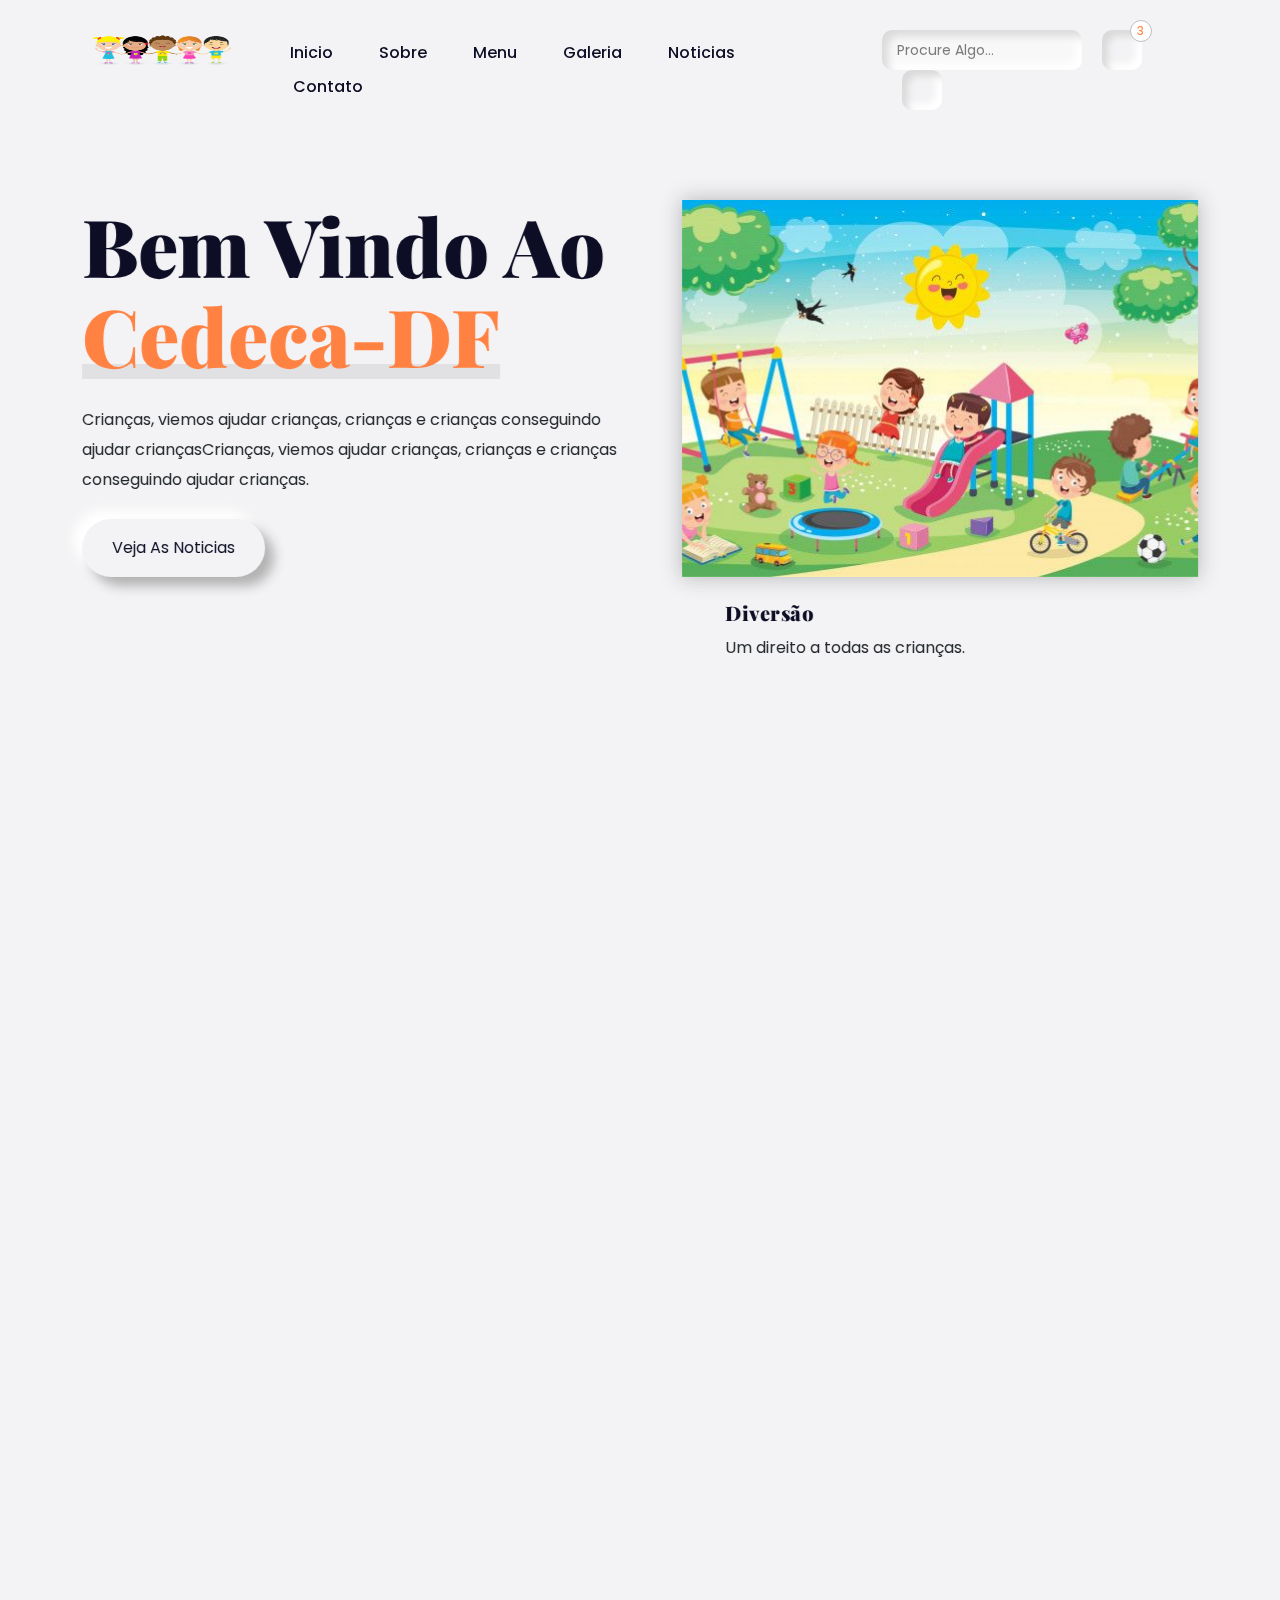
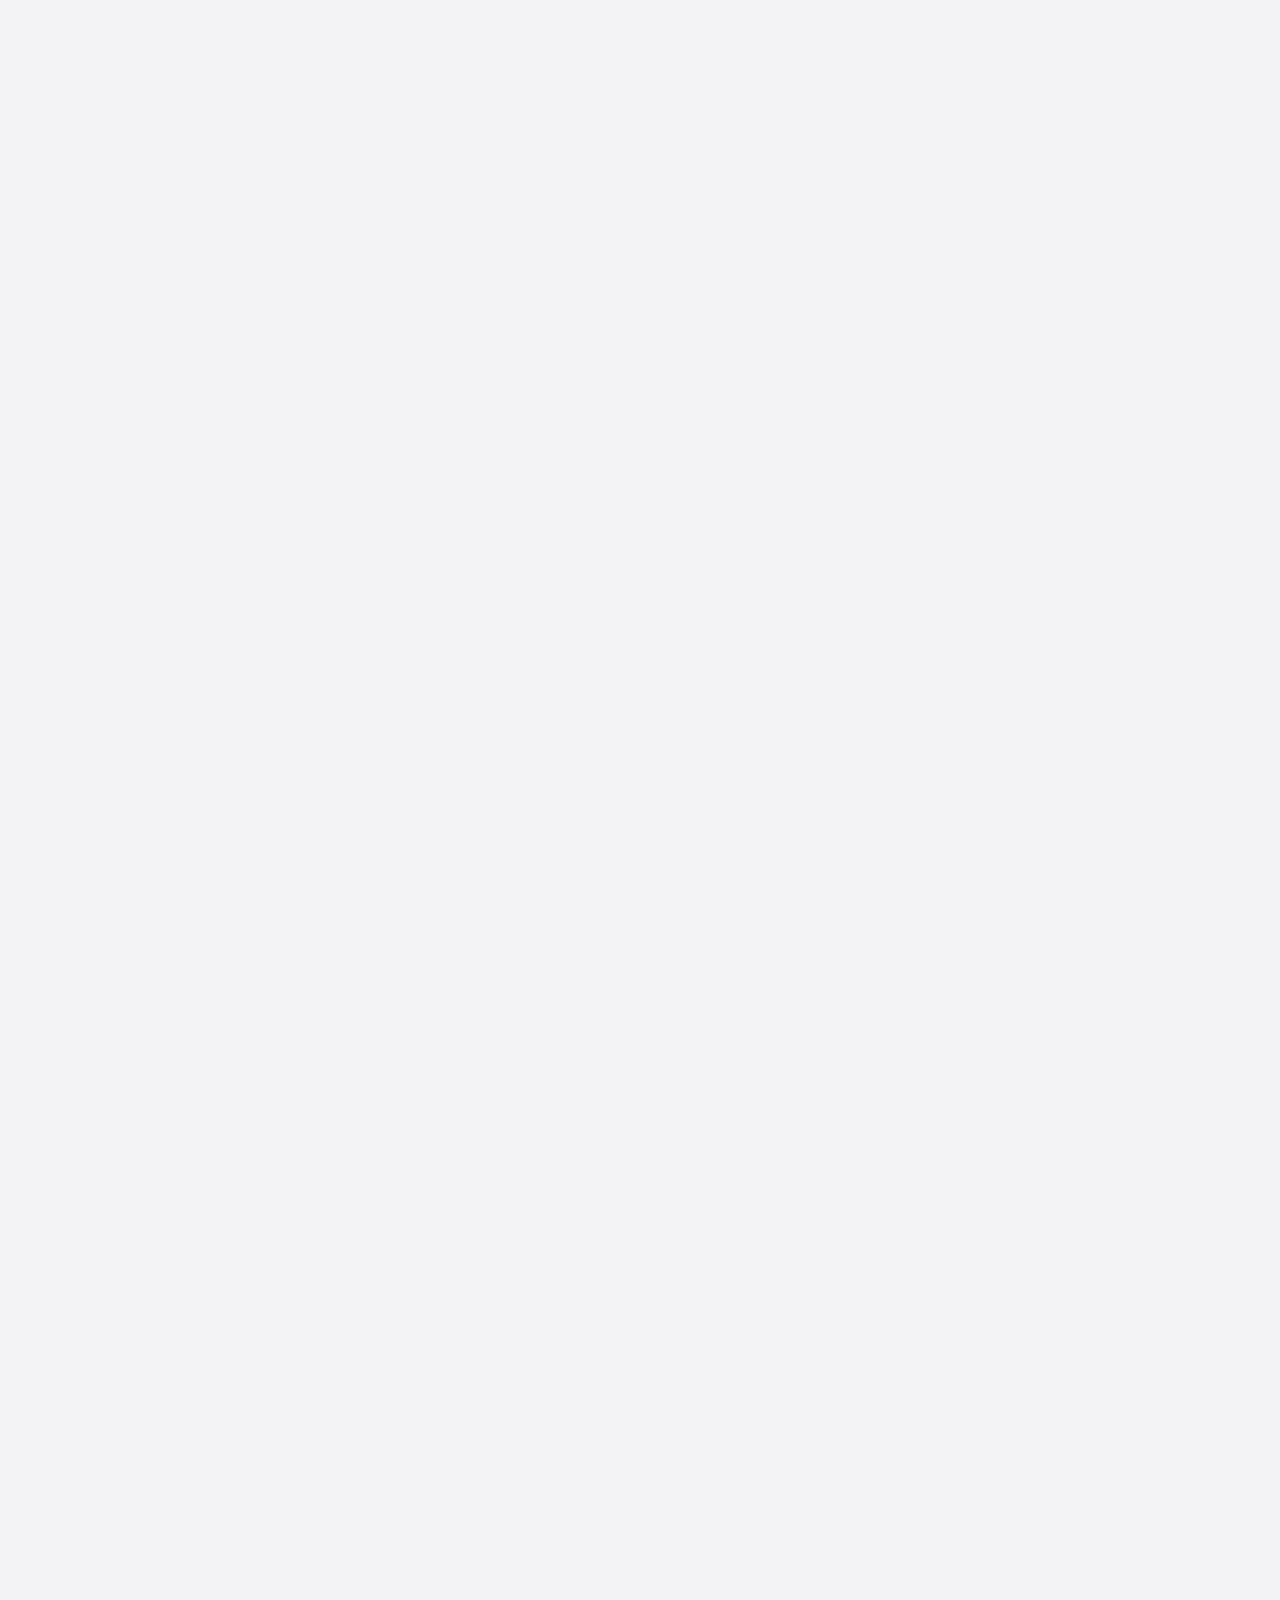
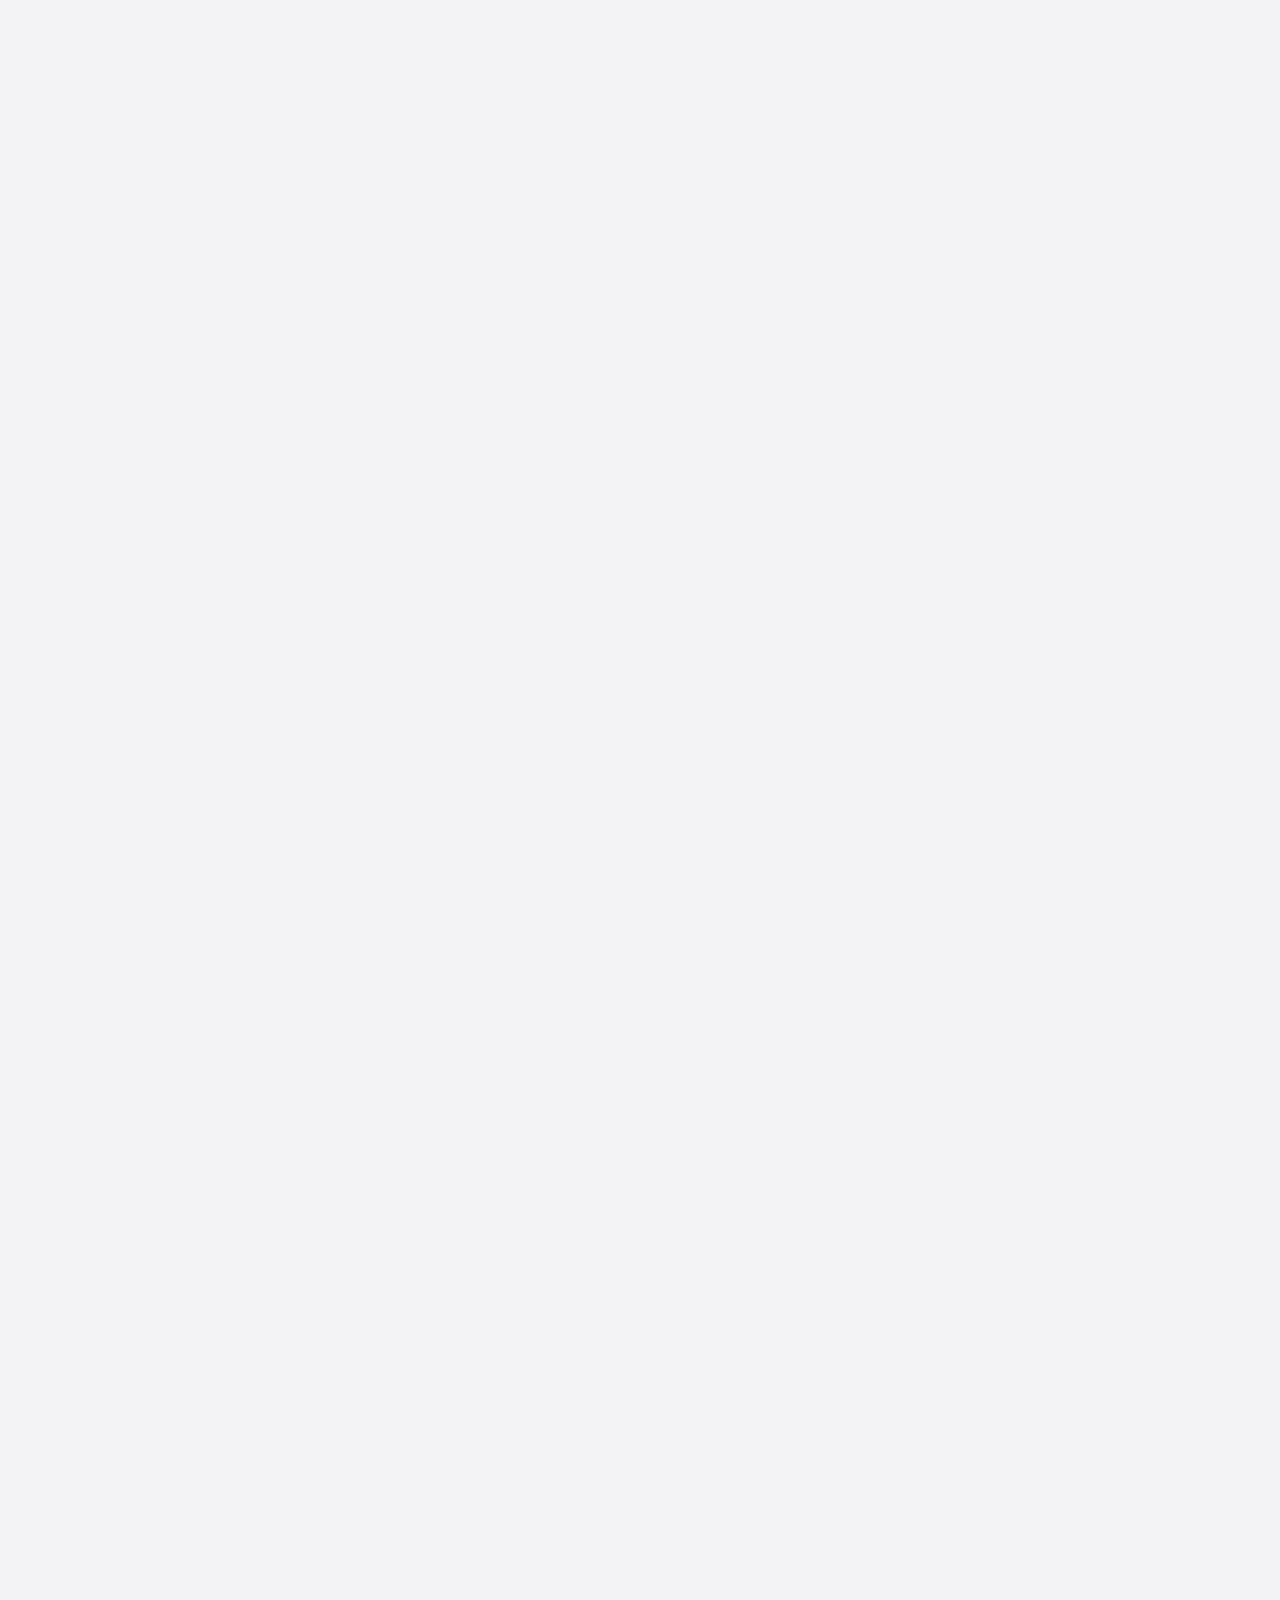
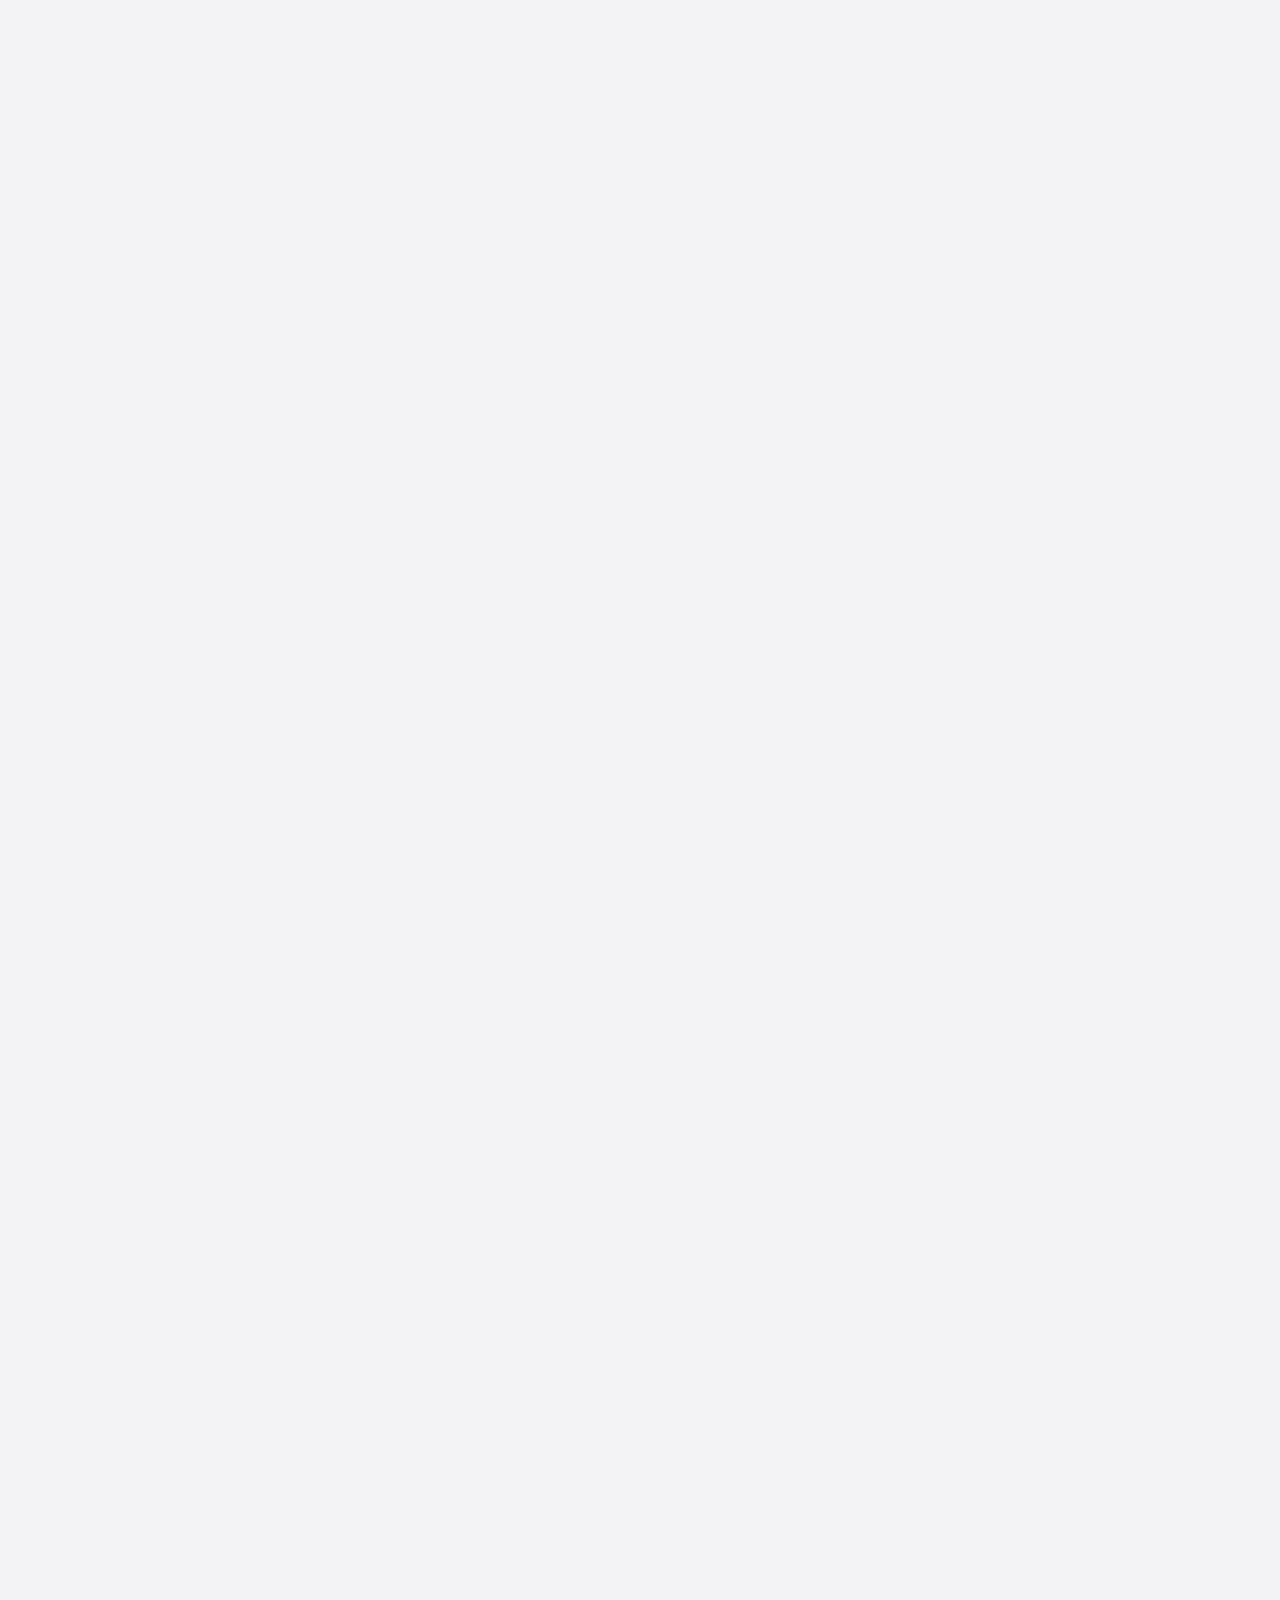
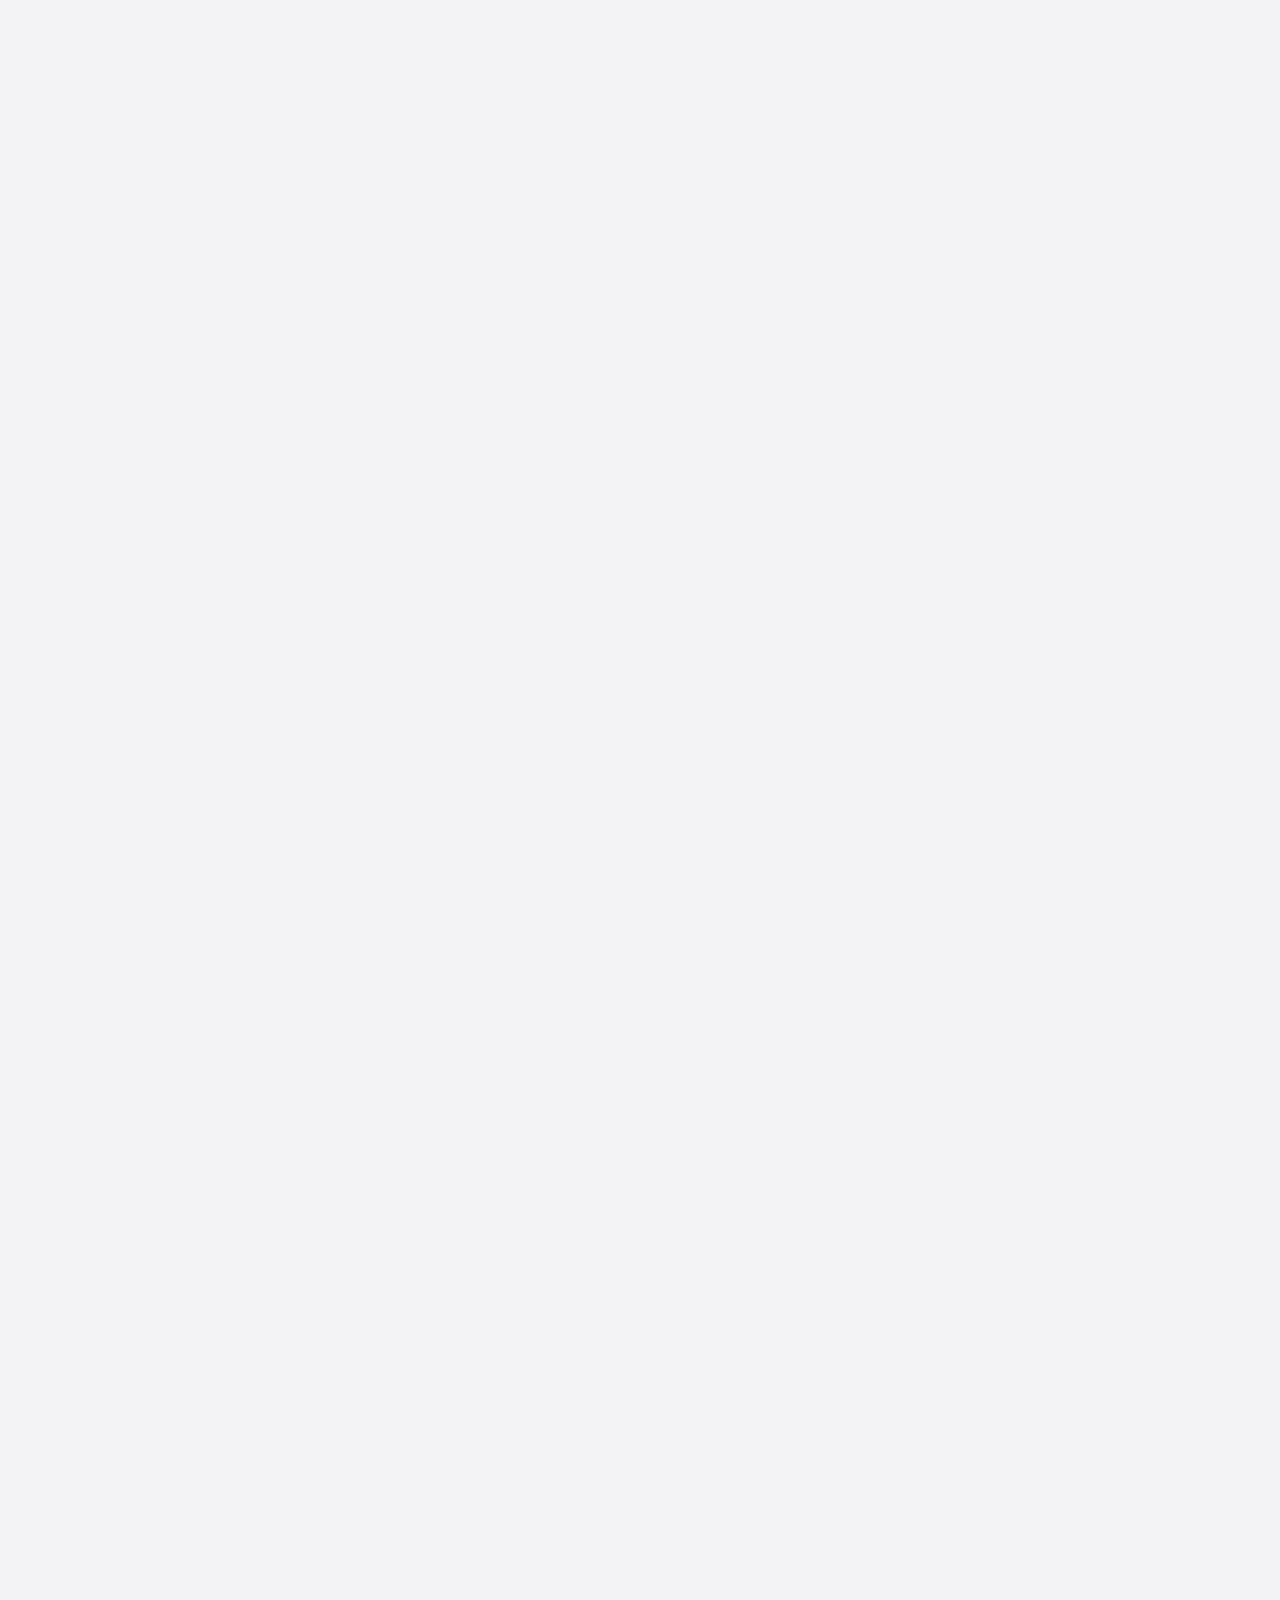
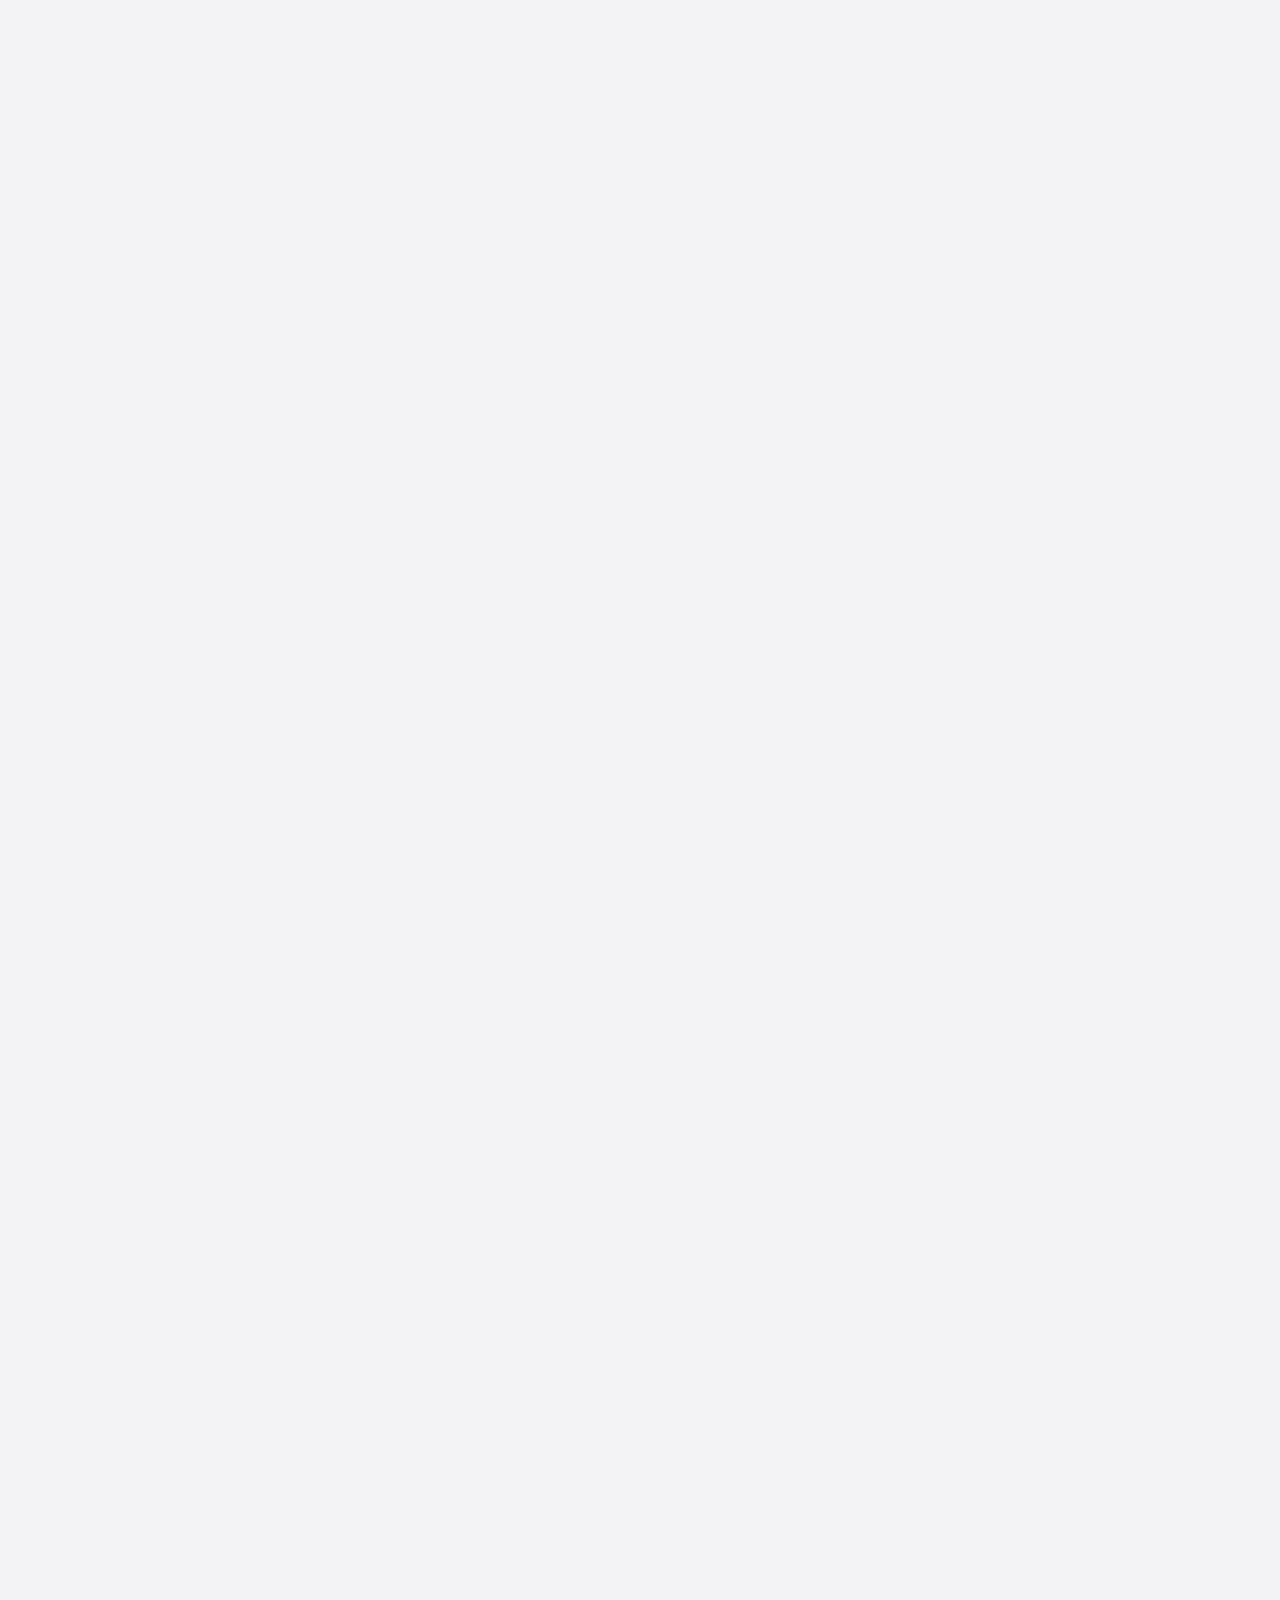
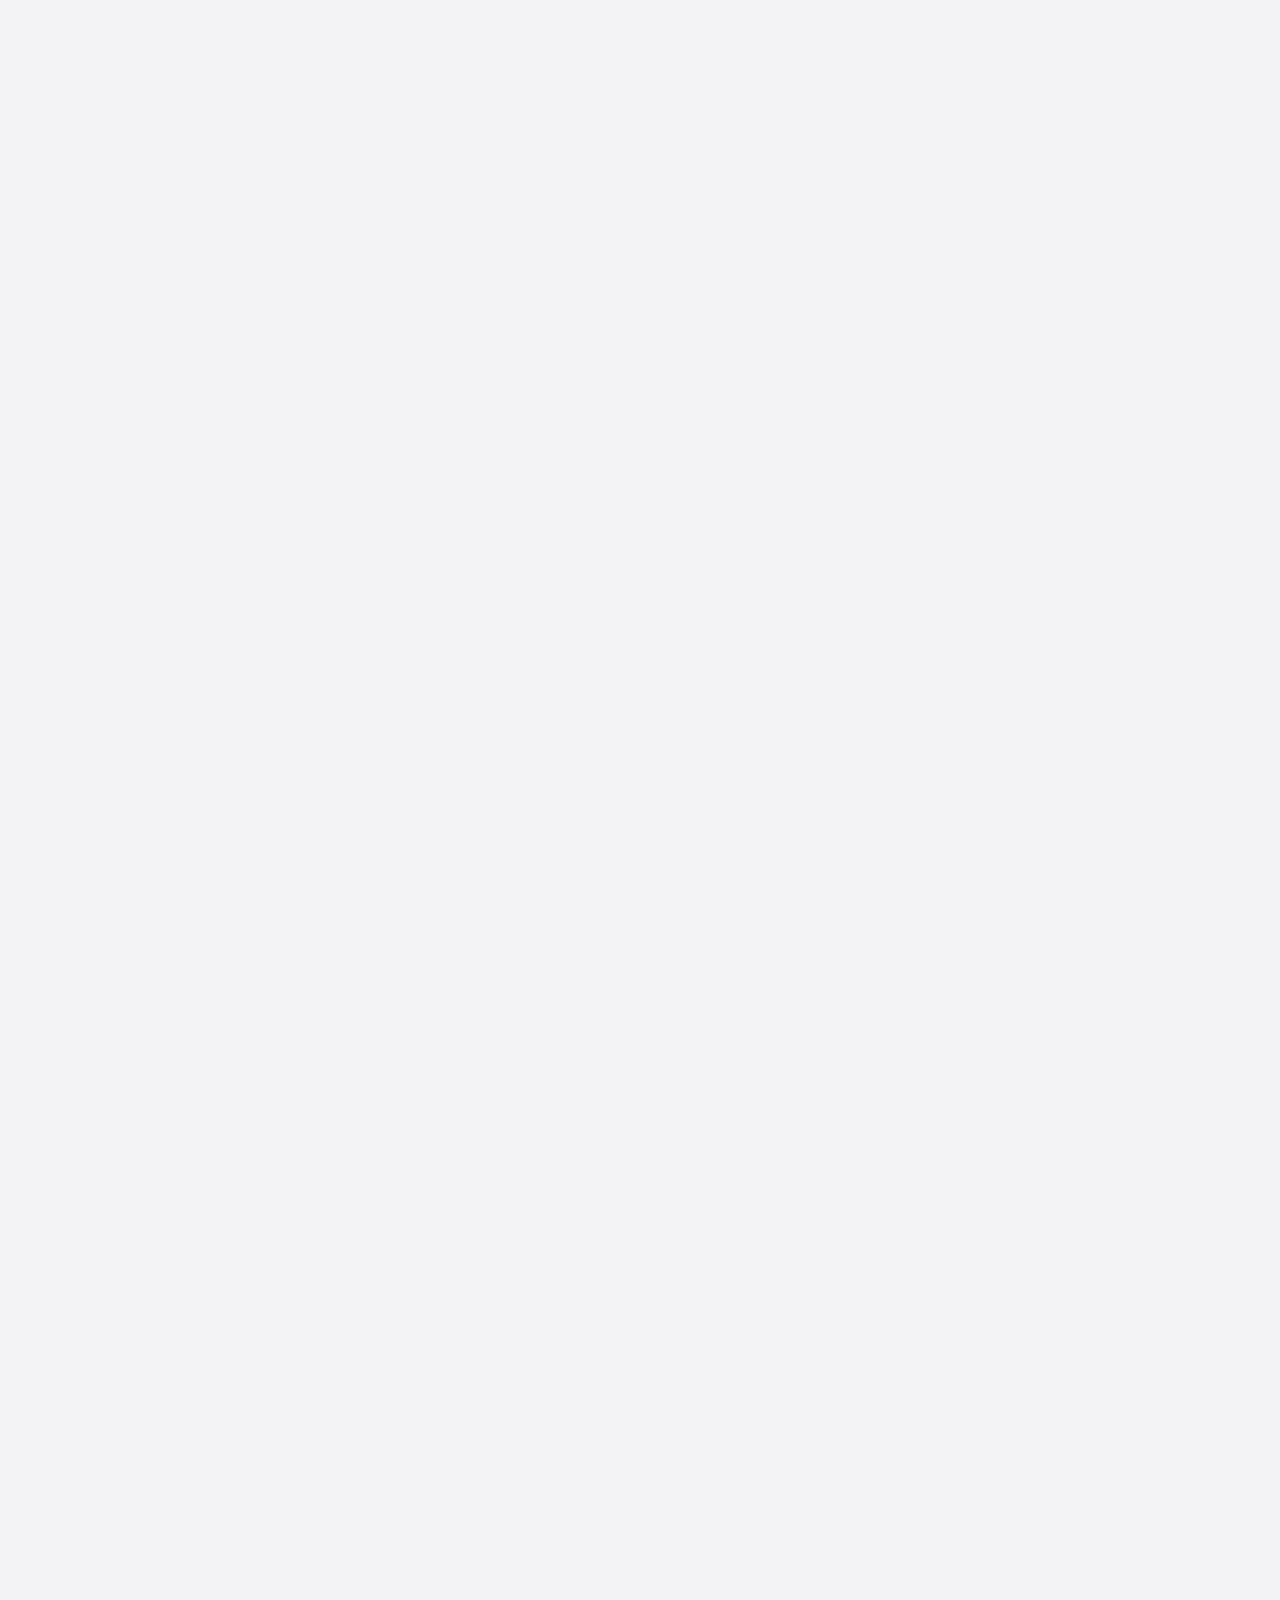
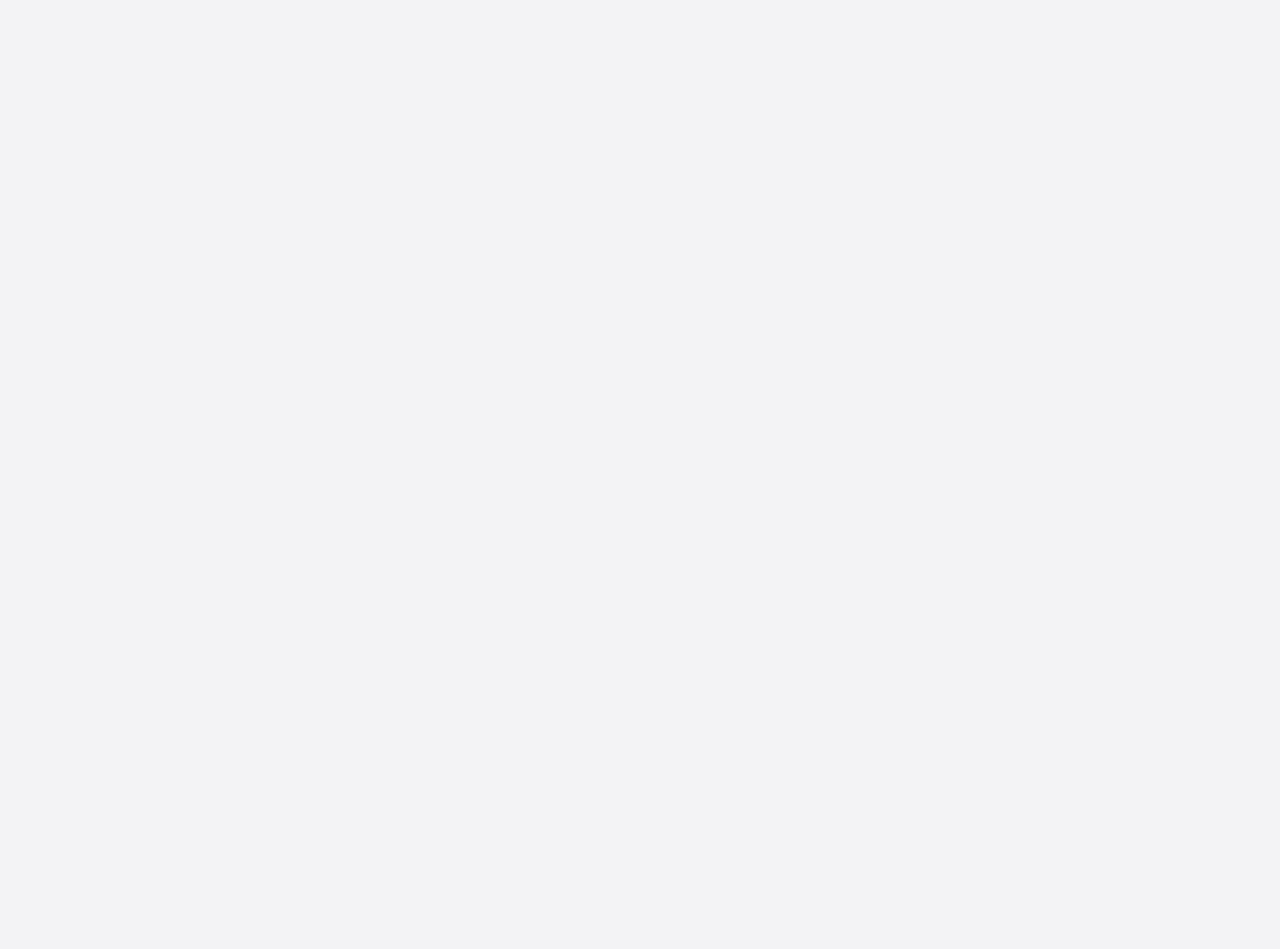
==== index.html @ 16a8bc72 "teste 2123" ====
<!DOCTYPE html>
<html lang="en">

<head>
    <meta charset="UTF-8">
    <meta http-equiv="X-UA-Compatible" content="IE=edge">
    <meta name="viewport" content="width=device-width, initial-scale=1.0">
    <title>Cedeca-DF</title>
    <!-- for icons  -->
    <link rel="stylesheet" href="https://unicons.iconscout.com/release/v4.0.0/css/line.css">
    <!-- bootstrap  -->
    <link rel="stylesheet" href="assets/css/bootstrap.min.css">
    <!-- for swiper slider  -->
    <link rel="stylesheet" href="assets/css/swiper-bundle.min.css">

    <!-- fancy box  -->
    <link rel="stylesheet" href="assets/css/jquery.fancybox.min.css">
    <!-- custom css  -->
    <link rel="stylesheet" href="style.css">
</head>

<body class="body-fixed">
    <!-- start of header  -->
    <header class="site-header">
        <div class="container">
            <div class="row">
                <div class="col-lg-2">
                    <div class="header-logo">
                        <a href="index.html">
                            <img src="logo_kid.png" width="160" height="36" alt="Logo">
                        </a>
                    </div>
                </div>
                <div class="col-lg-10">
                    <div class="main-navigation">
                        <button class="menu-toggle"><span></span><span></span></button>
                        <nav class="header-menu">
                            <ul class="menu food-nav-menu">
                                <li><a href="#home">Inicio</a></li>
                                <li><a href="#about">Sobre</a></li>
                                <li><a href="#menu">Menu</a></li>
                                <li><a href="#gallery">Galeria</a></li>
                                <li><a href="#blog">Noticias</a></li>
                                <li><a href="#contact">Contato</a></li>
                            </ul>
                        </nav>
                        <div class="header-right">
                            <form action="#" class="header-search-form for-des">
                                <input type="search" class="form-input" placeholder="Procure Algo...">
                                <button type="submit">
                                    <i class="uil uil-search"></i>
                                </button>
                            </form>
                            <a href="javascript:void(0)" class="header-btn header-cart">
                                <i class="uil uil-lightbulb"></i>
                                <span class="cart-number">3</span>
                            </a>
                            <a href="javascript:void(0)" class="header-btn">
                                <i class="uil uil-user-md"></i>
                                
                            </a>
                        </div>
                    </div>
                </div>
            </div>
        </div>
    </header>
    <!-- header ends  -->

    <div id="viewport">
        <div id="js-scroll-content">
            <section class="main-banner" id="home">
                <div class="js-parallax-scene">
                    <div class="banner-shape-1 w-100" data-depth="0.30">
                        <img src="assets/images/rodinha.png" alt="">
                    </div>
                    <div class="banner-shape-2 w-100" data-depth="0.25">
                        <img src="assets/images/rodinhaa.png" alt="">
                    </div>
                </div>
                <div class="sec-wp">
                    <div class="container">
                        <div class="row">
                            <div class="col-lg-6">
                                <div class="banner-text">
                                    <h1 class="h1-title">
                                        Bem vindo ao
                                        <span>Cedeca-DF</span>
                                        
                                    </h1>
                                    <p>Crianças, viemos ajudar crianças, crianças e crianças conseguindo ajudar criançasCrianças, viemos ajudar crianças, crianças e crianças conseguindo ajudar crianças.</p>
                                    <div class="banner-btn mt-4">
                                        <a href="#menu" class="sec-btn">Veja as Noticias</a>
                                    </div>
                                </div>
                            </div>
                            <div class="col-lg-6">
                                <div class="banner-img-wp">
                                    <div class="banner-img" style="background-image: url(assets/images/brincando.jpg);">
                                    </div>
                                </div>
                                <div class="banner-img-text mt-4 m-auto">
                                    <h5 class="h5-title">Diversão</h5>
                                    <p>Um direito a todas as crianças.</p>
                                </div>
                            </div>
                        </div>
                    </div>
                </div>
            </section>


            <section class="brands-sec">
                <div class="container">
                    <div class="row">
                        <div class="col-lg-12">
                            <div class="brand-title mb-5">
                                <h5 class="h5-title">Cedeca, juntos somos mais fortes</h5>
                            </div>
                            <div class="brands-row">
                                <div class="brands-box">
                                    <img src="assets/images/brands/cedeca1.png" alt="">
                                </div>
                                <div class="brands-box">
                                    <img src="assets/images/brands/cedeca2.png" alt="">
                                </div>
                                <div class="brands-box">
                                    <img src="assets/images/brands/cedeca3.png" alt="">
                                </div>
                                <div class="brands-box">
                                    <img src="assets/images/brands/cedeca4.png" alt="">
                                </div>
                                <div class="brands-box">
                                    <img src="assets/images/brands/cedeca5.png" alt="">
                                </div>
                            </div>
                        </div>
                    </div>
                </div>
            </section>

            <section class="about-sec section" id="about">
                <div class="container">
                    <div class="row">
                        <div class="col-lg-12">
                            <div class="sec-title text-center mb-5">
                                <p class="sec-sub-title mb-3">Sobre</p>
                                <h2 class="h2-title">Descubra a historia do <span>Cedeca-DF</span></h2>
                                <div class="sec-title-shape mb-4">
                                    <img src="assets/images/title-shape.svg" alt="">
                                </div>
                                <p>Crianças, viemos ajudar crianças, crianças e crianças conseguindo ajudar criançasCrianças, viemos ajudar crianças, crianças e crianças conseguindo ajudar crianças.Crianças, viemos ajudar crianças, crianças e crianças conseguindo ajudar criançasCrianças, viemos ajudar crianças, crianças e crianças conseguindo ajudar crianças.</p>
                            </div>
                        </div>
                    </div>
                    <div class="row">
                        <div class="col-lg-8 m-auto">
                            <div class="about-video">
                                <div class="about-video-img" style="background-image: url(assets/images/ecai.jpg);">
                                </div>
                                <div class="play-btn-wp">
                                    <a href="assets/images/eca.mp4" data-fancybox="video" class="play-btn">
                                        <i class="uil uil-play"></i>

                                    </a>
                                    <span>Assista o video</span>
                                </div>
                            </div>
                        </div>
                    </div>
                </div>
            </section>

            <section style="background-image: url(assets/images/menu-bg.png);"
                class="our-menu section bg-light repeat-img" id="menu">
                <div class="sec-wp">
                    <div class="container">
                        <div class="row">
                            <div class="col-lg-12">
                                <div class="sec-title text-center mb-5">
                                    <p class="sec-sub-title mb-3">Nossas Atividades</p>
                                    <h2 class="h2-title">Exercite <span>A mente & o corpo</span></h2>
                                    <div class="sec-title-shape mb-4">
                                        <img src="assets/images/title-shape.svg" alt="">
                                    </div>
                                </div>
                            </div>
                        </div>
                        <div class="menu-tab-wp">
                            <div class="row">
                                <div class="col-lg-12 m-auto">
                                    <div class="menu-tab text-center">
                                        <ul class="filters">
                                            <div class="filter-active"></div>
                                            <li class="filter" data-filter=".all, .breakfast, .lunch, .dinner">
                                                <img src="assets/images/calend.png" alt="" height="30px">
                                                Todas
                                            </li>
                                            <li class="filter" data-filter=".breakfast">
                                                <img src="assets/images/calend.png" alt="" height="30px">
                                                16/07
                                            </li>
                                            <li class="filter" data-filter=".lunch">
                                                <img src="assets/images/calend.png" alt="" height="30px">
                                                18/07
                                            </li>
                                            <li class="filter" data-filter=".dinner">
                                                <img src="assets/images/calend.png" alt="" height="30px">
                                                20/07
                                            </li>
                                        </ul>
                                    </div>
                                </div>
                            </div>
                        </div>
                        <div class="menu-list-row">
                            <div class="row g-xxl-5 bydefault_show" id="menu-dish">
                                <div class="col-lg-4 col-sm-6 dish-box-wp breakfast" data-cat="breakfast">
                                    <div class="dish-box text-center">
                                        <div class="dist-img">
                                            <img src="assets/images/dish/corda.jpg" alt="">
                                        </div>
                                        <div class="dish-rating">
                                            5
                                            <i class="uil uil-star"></i>
                                        </div>
                                        <div class="dish-title">
                                            <h3 class="h3-title">Atividades Motoras</h3>
                                            <p>Pular corda, pique pega, jogar bola</p>
                                            
                                        </div>
                                        <div class="dish-info">
                                            <ul>
                                                <li>
                                                    <p>Tipo:</p>
                                                    <b>Horario:</b>
                                                    <p>Local:</p>
                                                    <b>Vagas:</b>
                                                </li>
                                                <li>
                                                    <p>Exercicios</p>
                                                    <b>14:00 às 18:00</b>
                                                    <p>UCB</p>
                                                    <b>40</b>
                                                </li>
                                            </ul>
                                        </div>
                                        <div class="dist-bottom-row">
                                            <ul>
                                                <li>
                                                    <b>Participar</b>
                                                </li>
                                                <li>
                                                    <button class="dish-add-btn">
                                                        <i class="uil uil-plus"></i>
                                                    </button>
                                                </li>
                                            </ul>
                                        </div>
                                    </div>
                                </div>

                                <!-- 2 -->
                                <div class="col-lg-4 col-sm-6 dish-box-wp breakfast" data-cat="breakfast">
                                    <div class="dish-box text-center">
                                        <div class="dist-img">
                                            <img src="assets/images/dish/pc1.jpg" alt="">
                                        </div>
                                        <div class="dish-rating">
                                            4.3
                                            <i class="uil uil-star"></i>
                                        </div>
                                        <div class="dish-title">
                                            <h3 class="h3-title">Estudos tecnologicos</h3>
                                            <p>Como utilizar Paint & Word</p>
                                        </div>
                                        <div class="dish-info">
                                            <ul>
                                                <li>
                                                    <p>Tipo:</p>
                                                    <b>Horario:</b>
                                                    <p>Local:</p>
                                                    <b>Vagas:</b>
                                                </li>
                                                <li>
                                                    <p>Estudos</p>
                                                    <b>14:00 às 18:00</b>
                                                    <p>UCB</p>
                                                    <b>20</b>
                                                </li>
                                            </ul>
                                        </div>
                                        <div class="dist-bottom-row">
                                            <ul>
                                                <li>
                                                    <b>Participar</b>
                                                </li>
                                                <li>
                                                    <button class="dish-add-btn">
                                                        <i class="uil uil-plus"></i>
                                                    </button>
                                                </li>
                                            </ul>
                                        </div>
                                    </div>
                                </div>
                                <!-- 3 -->
                                <div class="col-lg-4 col-sm-6 dish-box-wp lunch" data-cat="lunch">
                                    <div class="dish-box text-center">
                                        <div class="dist-img">
                                            <img src="assets/images/dish/desenho.jpg" alt="">
                                        </div>
                                        <div class="dish-rating">
                                            4
                                            <i class="uil uil-star"></i>
                                        </div>
                                        <div class="dish-title">
                                            <h3 class="h3-title">Atividades Criativas</h3>
                                            <p>Criação de Desenhos, historias e brincadeiras</p>
                                        </div>
                                        <div class="dish-info">
                                            <ul>
                                                <li>
                                                    <p>Tipo:</p>
                                                    <b>Horario:</b>
                                                    <p>Local:</p>
                                                    <b>Vagas:</b>
                                                </li>
                                                <li>
                                                    <p>Criativo</p>
                                                    <b>14:00 às 18:00</b>
                                                    <p>UCB</p>
                                                    <b>40</b>
                                                </li>
                                            </ul>
                                        </div>
                                        <div class="dist-bottom-row">
                                            <ul>
                                                <li>
                                                    <b>Participar</b>
                                                </li>
                                                <li>
                                                    <button class="dish-add-btn">
                                                        <i class="uil uil-plus"></i>
                                                    </button>
                                                </li>
                                            </ul>
                                        </div>
                                    </div>
                                </div>

                                <!-- 4 -->
                                <div class="col-lg-4 col-sm-6 dish-box-wp lunch" data-cat="lunch">
                                    <div class="dish-box text-center">
                                        <div class="dist-img">
                                            <img src="assets/images/dish/leitura.png" alt="">
                                        </div>
                                        <div class="dish-rating">
                                            4.5
                                            <i class="uil uil-star"></i>
                                        </div>
                                        <div class="dish-title">
                                            <h3 class="h3-title">Leitura</h3>
                                            <p>Recitando historias para crianças e conversas sobre as historias</p>
                                        </div>
                                        <div class="dish-info">
                                            <ul>
                                                <li>
                                                    <p>Tipo:</p>
                                                    <b>Horario:</b>
                                                    <p>Local:</p>
                                                    <b>Vagas:</b>
                                                </li>
                                                <li>
                                                    <p>Interpretativo</p>
                                                    <b>14:00 às 18:00</b>
                                                    <p>UCB</p>
                                                    <b>15</b>
                                                </li>
                                            </ul>
                                        </div>
                                        <div class="dist-bottom-row">
                                            <ul>
                                                <li>
                                                    <b>Participar</b>
                                                </li>
                                                <li>
                                                    <button class="dish-add-btn">
                                                        <i class="uil uil-plus"></i>
                                                    </button>
                                                </li>
                                            </ul>
                                        </div>
                                    </div>
                                </div>

                                <!-- 5 -->
                                <div class="col-lg-4 col-sm-6 dish-box-wp dinner" data-cat="dinner">
                                    <div class="dish-box text-center">
                                        <div class="dist-img">
                                            <img src="assets/images/dish/danca.jpg" alt="">
                                        </div>
                                        <div class="dish-rating">
                                            5
                                            <i class="uil uil-star"></i>
                                        </div>
                                        <div class="dish-title">
                                            <h3 class="h3-title">Dança</h3>
                                            <p>Ritmo & cordenação das crianças</p>
                                        </div>
                                        <div class="dish-info">
                                            <ul>
                                                <li>
                                                    <p>Tipo:</p>
                                                    <b>Horario:</b>
                                                    <p>Local:</p>
                                                    <b>Vagas:</b>
                                                </li>
                                                <li>
                                                    <p>Exercicios</p>
                                                    <b>14:00 às 18:00</b>
                                                    <p>UCB</p>
                                                    <b>40</b>
                                                </li>
                                            </ul>
                                        </div>
                                        <div class="dist-bottom-row">
                                            <ul>
                                                <li>
                                                    <b>Participar</b>
                                                </li>
                                                <li>
                                                    <button class="dish-add-btn">
                                                        <i class="uil uil-plus"></i>
                                                    </button>
                                                </li>
                                            </ul>
                                        </div>
                                    </div>
                                </div>
                                <!-- 6 -->
                                <div class="col-lg-4 col-sm-6 dish-box-wp dinner" data-cat="dinner">
                                    <div class="dish-box text-center">
                                        <div class="dist-img">
                                            <img src="assets/images/dish/leitr.jpg" alt="">
                                        </div>
                                        <div class="dish-rating">
                                            5
                                            <i class="uil uil-star"></i>
                                        </div>
                                        <div class="dish-title">
                                            <h3 class="h3-title">Clube da leitura</h3>
                                            <p>Livros disponiveis para a leitura e entendimento entre as crianças</p>
                                        </div>
                                        <div class="dish-info">
                                            <ul>
                                                <li>
                                                    <p>Tipo:</p>
                                                    <b>Horario:</b>
                                                    <p>Local:</p>
                                                    <b>Vagas:</b>
                                                </li>
                                                <li>
                                                    <p>Estudos</p>
                                                    <b>14:00 às 18:00</b>
                                                    <p>UCB</p>
                                                    <b>40</b>
                                                </li>
                                            </ul>
                                        </div>
                                        <div class="dist-bottom-row">
                                            <ul>
                                                <li>
                                                    <b>Participar</b>
                                                </li>
                                                <li>
                                                    <button class="dish-add-btn">
                                                        <i class="uil uil-plus"></i>
                                                    </button>
                                                </li>
                                            </ul>
                                        </div>
                                    </div>
                                </div>
                            </div>
                        </div>
                    </div>
                </div>
            </section>

            <section class="two-col-sec section">
                <div class="container">
                    <div class="row align-items-center">
                        <div class="col-lg-5">
                            <div class="sec-img mt-5">
                                <img src="assets/images/kids.png" alt="">
                            </div>
                        </div>
                        <div class="col-lg-7">
                            <div class="sec-text">
                                <h2 class="xxl-title">Estudos coletivos</h2>
                                <p>Quando as crianças estão juntas de outras traz um ambiente favoravel ao aprendizado mais Quando as crianças estão juntas de outras traz um ambiente favoravel ao aprendizado mais Quando as crianças estão juntas de outras traz um ambiente favoravel ao aprendizado mais Quando as crianças estão juntas de outras traz um ambiente favoravel ao aprendizado mais Quando as crianças estão juntas de outras traz um ambiente favoravel ao aprendizado mais</p>
                                <p>Este é o modo a qual o Cedeca gosta de trabalhar.</p>

                            </div>
                        </div>
                    </div>
                </div>
            </section>

            <section class="two-col-sec section pt-0">
                <div class="container">
                    <div class="row align-items-center">
                        <div class="col-lg-6 order-lg-1 order-2">
                            <div class="sec-text">
                                <h2 class="xxl-title">Atividades Recreativas</h2>
                                <p>Quando as crianças estão juntas de outras traz um ambiente favoravel ao aprendizado mais Quando as crianças estão juntas de outras traz um ambiente favoravel ao aprendizado mais Quando as crianças estão juntas de outras traz um ambiente favoravel ao aprendizado mais Quando as crianças estão juntas de outras traz um ambiente favoravel ao aprendizado mais Quando as crianças estão juntas de outras traz um ambiente favoravel ao aprendizado mais</p>
                                <p>Este é o modo a qual o Cedeca gosta de trabalhar.</p>
                            </div>
                        </div>
                        <div class="col-lg-6 order-lg-2 order-1">
                            <div class="sec-img">
                                <img src="assets/images/brincadeiras.png" alt="">
                            </div>
                        </div>
                    </div>
                </div>
            </section>

            <section class="book-table section bg-light">
                <div class="book-table-shape">
                    <img src="assets/images/table-leaves-shape.png" alt="">
                </div>

                <div class="book-table-shape book-table-shape2">
                    <img src="assets/images/table-leaves-shape.png" alt="">
                </div>

                <div class="sec-wp">
                    <div class="container">
                        <div class="row">
                            <div class="col-lg-12">
                                <div class="sec-title text-center mb-5">
                                    <p class="sec-sub-title mb-3">Funcionamento</p>
                                    <h2 class="h2-title">Horarios & Telefone</h2>
                                    <div class="sec-title-shape mb-4">
                                        <img src="assets/images/title-shape.svg" alt="">
                                    </div>
                                </div>
                            </div>
                        </div>

                        <div class="book-table-info">
                            <div class="row align-items-center">
                                <div class="col-lg-4">
                                    <div class="table-title text-center">
                                        <h3>Segunda a Sexta</h3>
                                        <p>9:00  - 20:00</p>
                                    </div>
                                </div>
                                <div class="col-lg-4">
                                    <div class="call-now text-center">
                                        <i class="uil uil-phone"></i>
                                        <a href="tel:+61-988669988">+61 - 988669988</a>
                                    </div>
                                </div>
                                <div class="col-lg-4">
                                    <div class="table-title text-center">
                                        <h3>Sabado e Domingo</h3>
                                        <p>12:00 - 18:00</p>
                                    </div>
                                </div>
                            </div>
                        </div>

                        <div class="row" id="gallery">
                            <div class="col-lg-10 m-auto">
                                <div class="book-table-img-slider" id="icon">
                                    <div class="swiper-wrapper">
                                        <a href="assets/images/happy.jpg" data-fancybox="table-slider"
                                            class="book-table-img back-img swiper-slide"
                                            style="background-image: url(assets/images/happy.jpg)"></a>
                                        <a href="assets/images/violao.jpg" data-fancybox="table-slider"
                                            class="book-table-img back-img swiper-slide"
                                            style="background-image: url(assets/images/violao.jpg)"></a>
                                        <a href="assets/images/correndo.jpg" data-fancybox="table-slider"
                                            class="book-table-img back-img swiper-slide"
                                            style="background-image: url(assets/images/correndo.jpg)"></a>
                                        <a href="assets/images/jump.jpg" data-fancybox="table-slider"
                                            class="book-table-img back-img swiper-slide"
                                            style="background-image: url(assets/images/jump.jpg)"></a>
                                        <a href="assets/images/happy.jpg" data-fancybox="table-slider"
                                            class="book-table-img back-img swiper-slide"
                                            style="background-image: url(assets/images/happy.jpg)"></a>
                                        <a href="assets/images/violao.jpg" data-fancybox="table-slider"
                                            class="book-table-img back-img swiper-slide"
                                            style="background-image: url(assets/images/violao.jpg)"></a>
                                        <a href="assets/images/correndo.jpg" data-fancybox="table-slider"
                                            class="book-table-img back-img swiper-slide"
                                            style="background-image: url(assets/images/correndo.jpg)"></a>
                                        <a href="assets/images/jump.jpg" data-fancybox="table-slider"
                                            class="book-table-img back-img swiper-slide"
                                            style="background-image: url(assets/images/jump.jpg)"></a>
                                    </div>

                                    <div class="swiper-button-wp">
                                        <div class="swiper-button-prev swiper-button">
                                            <i class="uil uil-angle-left"></i>
                                        </div>
                                        <div class="swiper-button-next swiper-button">
                                            <i class="uil uil-angle-right"></i>
                                        </div>
                                    </div>
                                    <div class="swiper-pagination"></div>
                                </div>
                            </div>
                        </div>


                    </div>
                </div>

            </section>

            <section class="our-team section">
                <div class="sec-wp">
                    <div class="container">
                        <div class="row">
                            <div class="col-lg-12">
                                <div class="sec-title text-center mb-5">
                                    <p class="sec-sub-title mb-3">Nosso Time</p>
                                    <h2 class="h2-title">Conheça os Instrutores</h2>
                                    <div class="sec-title-shape mb-4">
                                        <img src="assets/images/title-shape.svg" alt="">
                                    </div>
                                </div>
                            </div>
                        </div>
                        <div class="row team-slider">
                            <div class="swiper-wrapper">
                                <div class="col-lg-4 swiper-slide">
                                    <div class="team-box text-center">
                                        <div style="background-image: url(assets/images/chef/cara1.jpg);"
                                            class="team-img back-img">

                                        </div>
                                        <h3 class="h3-title">João Dobom</h3>
                                        <div class="social-icon">
                                            <ul>
                                                <li>
                                                    <a href="#"><i class="uil uil-facebook-f"></i></a>
                                                </li>
                                                <li>
                                                    <a href="#">
                                                        <i class="uil uil-instagram"></i>
                                                    </a>
                                                </li>
                                                <li>
                                                    <a href="#">
                                                        <i class="uil uil-youtube"></i>
                                                    </a>
                                                </li>
                                            </ul>
                                        </div>
                                    </div>
                                </div>
                                <div class="col-lg-4 swiper-slide">
                                    <div class="team-box text-center">
                                        <div style="background-image: url(assets/images/chef/cara2.jpg);"
                                            class="team-img back-img">

                                        </div>
                                        <h3 class="h3-title">Arthur Domal</h3>
                                        <div class="social-icon">
                                            <ul>
                                                <li>
                                                    <a href="#"><i class="uil uil-facebook-f"></i></a>
                                                </li>
                                                <li>
                                                    <a href="#">
                                                        <i class="uil uil-instagram"></i>
                                                    </a>
                                                </li>
                                                <li>
                                                    <a href="#">
                                                        <i class="uil uil-youtube"></i>
                                                    </a>
                                                </li>
                                            </ul>
                                        </div>
                                    </div>
                                </div>
                                <div class="col-lg-4 swiper-slide">
                                    <div class="team-box text-center">
                                        <div style="background-image: url(assets/images/chef/cara3.jpg);"
                                            class="team-img back-img">

                                        </div>
                                        <h3 class="h3-title">Santiego Ferrer</h3>
                                        <div class="social-icon">
                                            <ul>
                                                <li>
                                                    <a href="#"><i class="uil uil-facebook-f"></i></a>
                                                </li>
                                                <li>
                                                    <a href="#">
                                                        <i class="uil uil-instagram"></i>
                                                    </a>
                                                </li>
                                                <li>
                                                    <a href="#">
                                                        <i class="uil uil-youtube"></i>
                                                    </a>
                                                </li>
                                            </ul>
                                        </div>
                                    </div>
                                </div>
                                <div class="col-lg-4 swiper-slide">
                                    <div class="team-box text-center">
                                        <div style="background-image: url(assets/images/chef/cara4.jpg);"
                                            class="team-img back-img">

                                        </div>
                                        <h3 class="h3-title">Aerton Stilo</h3>
                                        <div class="social-icon">
                                            <ul>
                                                <li>
                                                    <a href="#"><i class="uil uil-facebook-f"></i></a>
                                                </li>
                                                <li>
                                                    <a href="#">
                                                        <i class="uil uil-instagram"></i>
                                                    </a>
                                                </li>
                                                <li>
                                                    <a href="#">
                                                        <i class="uil uil-youtube"></i>
                                                    </a>
                                                </li>
                                            </ul>
                                        </div>
                                    </div>
                                </div>
                                <div class="col-lg-4 swiper-slide">
                                    <div class="team-box text-center">
                                        <div style="background-image: url(assets/images/chef/cara5.jpg);"
                                            class="team-img back-img">

                                        </div>
                                        <h3 class="h3-title">Jailson Farrid</h3>
                                        <div class="social-icon">
                                            <ul>
                                                <li>
                                                    <a href="#"><i class="uil uil-facebook-f"></i></a>
                                                </li>
                                                <li>
                                                    <a href="#">
                                                        <i class="uil uil-instagram"></i>
                                                    </a>
                                                </li>
                                                <li>
                                                    <a href="#">
                                                        <i class="uil uil-youtube"></i>
                                                    </a>
                                                </li>
                                            </ul>
                                        </div>
                                    </div>
                                </div>
                            </div>
                            <div class="swiper-button-wp">
                                <div class="swiper-button-prev swiper-button">
                                    <i class="uil uil-angle-left"></i>
                                </div>
                                <div class="swiper-button-next swiper-button">
                                    <i class="uil uil-angle-right"></i>
                                </div>
                            </div>
                            <div class="swiper-pagination"></div>
                        </div>
                    </div>
                </div>
            </section>

            <section class="testimonials section bg-light">
                <div class="sec-wp">
                    <div class="container">
                        <div class="row">
                            <div class="col-lg-12">
                                <div class="sec-title text-center mb-5">
                                    <p class="sec-sub-title mb-3">Criticas</p>
                                    <h2 class="h2-title">Oque os pais <span>dizem sobre nós</span></h2>
                                    <div class="sec-title-shape mb-4">
                                        <img src="assets/images/title-shape.svg" alt="">
                                    </div>
                                </div>
                            </div>
                        </div>
                        <div class="row">
                            <div class="col-lg-5">
                                <div class="testimonials-img">
                                    <img src="assets/images/felizkid.png" alt="">
                                </div>
                            </div>
                            <div class="col-lg-7">
                                <div class="row">
                                    <div class="col-sm-6">
                                        <div class="testimonials-box">
                                            <div class="testimonial-box-top">
                                                <div class="testimonials-box-img back-img"
                                                    style="background-image: url(assets/images/velinho.jpg);">
                                                </div>
                                                <div class="star-rating-wp">
                                                    <div class="star-rating">
                                                        <span class="star-rating__fill" style="width:85%"></span>
                                                    </div>
                                                </div>

                                            </div>
                                            <div class="testimonials-box-text">
                                                <h3 class="h3-title">
                                                    Pedrinho Olavo
                                                </h3>
                                                <p>Os cara é brabo.</p>
                                            </div>
                                        </div>
                                    </div>
                                    <div class="col-sm-6">
                                        <div class="testimonials-box">
                                            <div class="testimonial-box-top">
                                                <div class="testimonials-box-img back-img"
                                                    style="background-image: url(assets/images/obrabo.jpg);">
                                                </div>
                                                <div class="star-rating-wp">
                                                    <div class="star-rating">
                                                        <span class="star-rating__fill" style="width:80%"></span>
                                                    </div>
                                                </div>

                                            </div>
                                            <div class="testimonials-box-text">
                                                <h3 class="h3-title">
                                                    Vinicius arco
                                                </h3>
                                                <p>Cuidaram bem.</p>
                                            </div>
                                        </div>
                                    </div>
                                    <div class="col-sm-6">
                                        <div class="testimonials-box">
                                            <div class="testimonial-box-top">
                                                <div class="testimonials-box-img back-img"
                                                    style="background-image: url(assets/images/elee.jpg);">
                                                </div>
                                                <div class="star-rating-wp">
                                                    <div class="star-rating">
                                                        <span class="star-rating__fill" style="width:89%"></span>
                                                    </div>
                                                </div>

                                            </div>
                                            <div class="testimonials-box-text">
                                                <h3 class="h3-title">
                                                    Rogerio martin
                                                </h3>
                                                <p>Fizeram o certo.</p>
                                            </div>
                                        </div>
                                    </div>
                                    <div class="col-sm-6">
                                        <div class="testimonials-box">
                                            <div class="testimonial-box-top">
                                                <div class="testimonials-box-img back-img"
                                                    style="background-image: url(assets/images/issae.jpg);">
                                                </div>
                                                <div class="star-rating-wp">
                                                    <div class="star-rating">
                                                        <span class="star-rating__fill" style="width:100%"></span>
                                                    </div>
                                                </div>

                                            </div>
                                            <div class="testimonials-box-text">
                                                <h3 class="h3-title">
                                                    Ryan bonds
                                                </h3>
                                                <p>Deixaria denovo.</p>
                                            </div>
                                        </div>
                                    </div>
                                </div>
                            </div>
                        </div>
                    </div>
                </div>
            </section>

            <section class="faq-sec section-repeat-img" style="background-image: url(assets/images/faq-bg.png);">
                <div class="sec-wp">
                    <div class="container">
                        <div class="row">
                            <div class="col-lg-12">
                                <div class="sec-title text-center mb-5">
                                    <p class="sec-sub-title mb-3">Dúvidas</p>
                                    <h2 class="h2-title">Perguntas <span>Frequentes</span></h2>
                                    <div class="sec-title-shape mb-4">
                                        <img src="assets/images/title-shape.svg" alt="">
                                    </div>
                                </div>
                            </div>
                        </div>

                        <div class="faq-row">
                            <div class="faq-box">
                                <h4 class="h4-title">Onde se localiza a UCB</h4>
                                <p>O campus o qual as atividades são propostas é o de taguatinga.</p>
                            </div>
                            <div class="faq-box">
                                <h4 class="h4-title">Qual o preço pelas atividades?</h4>
                                <p>Totalmente gratuito, somos uma organização para acolher e ajudar as crianças.</p>
                            </div>
                            <div class="faq-box">
                                <h4 class="h4-title">Não consegui me inscrever na atividade selecionada a tempo, tem lista espera?</h4>
                                <p>Sim, apenas contate-nos por telefone e caso alguém desista você sera selecionado.</p>
                            </div>
                            <div class="faq-box">
                                <h4 class="h4-title">Possuem segurança no local?</h4>
                                <p>Sim</p>
                            </div>
                            <div class="faq-box">
                                <h4 class="h4-title">Como consigo ajudar a organização?</h4>
                                <p>Você pode ajudar sendo um voluntariado comparecendo na unidade ou doando para auxiliar no pagamento das despesas.</p>
                            </div>
                            <div class="faq-box">
                                <h4 class="h4-title">Quem está elegivel para ser um voluntario?</h4>
                                <p>Qualquer pessoa que tenha o desejo de ajudar. </p>
                            </div>
                        </div>

                    </div>
                </div>

            </section>


            <div class="bg-pattern bg-light repeat-img"
                style="background-image: url(assets/images/blog-pattern-bg.png);">
                <section class="blog-sec section" id="blog">
                    <div class="sec-wp">
                        <div class="container">
                            <div class="row">
                                <div class="col-lg-12">
                                    <div class="sec-title text-center mb-5">
                                        <p class="sec-sub-title mb-3">Noticias</p>
                                        <h2 class="h2-title">Ultimas publicações</span></h2>
                                        <div class="sec-title-shape mb-4">
                                            <img src="assets/images/title-shape.svg" alt="">
                                        </div>
                                    </div>
                                </div>
                            </div>
                            <div class="row">
                                <div class="col-lg-4">
                                    <div class="blog-box">
                                        <div class="blog-img back-img"
                                            style="background-image: url(assets/images/importancia.jpg);"></div>
                                        <div class="blog-text">
                                            <p class="blog-date">15/06/2022</p>
                                            <a href="#" class="h4-title">Importancia do convivio social </a>
                                            <p>Sabemos que uma vida a qual não tenha pessoas envolta de si Sabemos que uma vida a qual não tenha pessoas envolta de si Sabemos que uma vida a qual não tenha pessoas envolta de si </p>
                                            <a href="#" class="sec-btn">Continue Lendo</a>
                                        </div>
                                    </div>
                                </div>
                                <div class="col-lg-4">
                                    <div class="blog-box">
                                        <div class="blog-img back-img"
                                            style="background-image: url(assets/images/estudar.png);"></div>
                                        <div class="blog-text">
                                            <p class="blog-date">18/06/2022</p>
                                            <a href="#" class="h4-title">Importancia das brincadeiras </a>
                                            <p>Sabemos que uma vida a qual não tenha pessoas envolta de si Sabemos que uma vida a qual não tenha pessoas envolta de si Sabemos que uma vida a qual não tenha pessoas envolta de si</p>
                                            <a href="#" class="sec-btn">Continue Lendo</a>
                                        </div>
                                    </div>
                                </div>
                                <div class="col-lg-4">
                                    <div class="blog-box">
                                        <div class="blog-img back-img"
                                            style="background-image: url(assets/images/mochilinha.jpg);"></div>
                                        <div class="blog-text">
                                            <p class="blog-date">21/06/2022</p>
                                            <a href="#" class="h4-title">Importancia dos estudos </a>
                                            <p>Sabemos que uma vida a qual não tenha pessoas envolta de si Sabemos que uma vida a qual não tenha pessoas envolta de si Sabemos que uma vida a qual não tenha pessoas envolta de si</p>
                                            <a href="#" class="sec-btn">Continue Lendo</a>
                                        </div>
                                    </div>
                                </div>
                            </div>
                        </div>
                    </div>
                </section>

                <section class="newsletter-sec section pt-0">
                    <div class="sec-wp">
                        <div class="container">
                            <div class="row">
                                <div class="col-lg-8 m-auto">
                                    <div class="newsletter-box text-center back-img white-text"
                                        style="background-image: url(assets/images/enviar.jpg);">
                                        <div class="bg-overlay dark-overlay"></div>
                                        <div class="sec-wp">
                                            <div class="newsletter-box-text">
                                                <h2 class="h2-title">Inscreva-se</h2>
                                                <p>Inscreva-se com o seu e-mail para não perder nenhuma notícia ou atividades postadas.</p>
                                            </div>
                                            <form action="#" class="newsletter-form">
                                                <input type="email" class="form-input"
                                                    placeholder="Insira o seu e-mail" required>
                                                <button type="submit" class="sec-btn primary-btn">Enviar</button>
                                            </form>
                                        </div>
                                    </div>
                                </div>
                            </div>
                        </div>
                    </div>
                </section>
            </div>

            <!-- footer starts  -->
            <footer class="site-footer" id="contact">
                <div class="top-footer section">
                    <div class="sec-wp">
                        <div class="container">
                            <div class="row">
                                <div class="col-lg-4">
                                    <div class="footer-info">
                                        <div class="footer-logo">
                                            <a href="index.html">
                                                <img src="logo_kid.png" alt="">
                                            </a>
                                        </div>
                                        <p>Cedeca-DF, centro de defesa da criança e adolescente.
                                        </p>
                                        <div class="social-icon">
                                            <ul>
                                                <li>
                                                    <a href="#">
                                                        <i class="uil uil-facebook-f"></i>
                                                    </a>
                                                </li>
                                                <li>
                                                    <a href="#">
                                                        <i class="uil uil-instagram"></i>
                                                    </a>
                                                </li>
                                                <li>
                                                    <a href="#">
                                                        <i class="uil uil-twitter"></i>
                                                    </a>
                                                </li>
                                                <li>
                                                    <a href="#">
                                                        <i class="uil uil-youtube"></i>
                                                    </a>
                                                </li>
                                            </ul>
                                        </div>
                                    </div>
                                </div>
                                <div class="col-lg-8">
                                    <div class="footer-flex-box">
                                        <div class="footer-table-info">
                                            <h3 class="h3-title">Horario Funcionamento</h3>
                                            <ul>
                                                <li><i class="uil uil-clock"></i> Seg-Sex : 8:00 - 20:00</li>
                                                <li><i class="uil uil-clock"></i> Sáb-Dom : 12:00 - 16:00</li>
                                            </ul>
                                        </div>
                                        <div class="footer-menu food-nav-menu">
                                            <h3 class="h3-title">Links</h3>
                                            <ul class="column-2">
                                                <li>
                                                    <a href="#home" class="footer-active-menu">inicio</a>
                                                </li>
                                                <li><a href="#about">Sobre</a></li>
                                                <li><a href="#menu">Menu</a></li>
                                                <li><a href="#gallery">Galeria</a></li>
                                                <li><a href="#blog">Noticias</a></li>
                                                <li><a href="#contact">Contato</a></li>
                                            </ul>

                                            
                                        </div>
                                        <div class="footer-menu">
                                            <h3 class="h3-title">Companhia</h3>
                                            <ul>
                                                <li><a href="#">Termos & Condições</a></li>
                                                <li><a href="#">Politica de privacidade</a></li>
                                                <li><a href="#">Politica de cookies</a></li>
                                            </ul>
                                        </div>
                                    </div>
                                </div>
                            </div>
                        </div>
                    </div>
                </div>
                <div class="bottom-footer">
                    <div class="container">
                        <div class="row">
                            <div class="col-lg-12 text-center">
                                <div class="copyright-text">
                                    <section class="mapa">
                                        <h3 class="titulo-principal"> Mapa</h3>
                                        <p>Nosso estabelecimento está localizado no coração da cidade</p>
                                        <div class ="mapa-conteudo">
                                            <iframe
                                                src="https://www.google.com/maps/embed?pb=!1m18!1m12!1m3!1d3837.832802977916!2d-48.032117184515236!3d-15.865382528933077!2m3!1f0!2f0!3f0!3m2!1i1024!2i768!4f13.1!3m3!1m2!1s0x935a2d97a15b0507%3A0x3c3e4472ee75d834!2sUniversidade%20Cat%C3%B3lica%20de%20Bras%C3%ADlia%20(UCB)%20-%20C%C3%A2mpus%20Taguatinga!5e0!3m2!1spt-BR!2sbr!4v1654793593595!5m2!1spt-BR!2sbr"
                                                width="100%" height="300" style="border:0;" allowfullscreen="" loading="lazy"
                                                referrerpolicy="no-referrer-when-downgrade"></iframe>
                                        </div>
                                    </section>
                                    <p>Copyright &copy; 2022 <span class="name">Cedeca</span> Todos os direitos reservados.
                                    </p>
                                    
                                </div>
                            </div>
                        </div>
                        <button class="scrolltop"><i class="uil uil-angle-up"></i></button>
                        
                    </div>
                    
                </div>

                
            </footer>



        </div>
    </div>





    <!-- jquery  -->
    <script src="assets/js/jquery-3.5.1.min.js"></script>
    <!-- bootstrap -->
    <script src="assets/js/bootstrap.min.js"></script>
    <script src="assets/js/popper.min.js"></script>

    <!-- fontawesome  -->
    <script src="assets/js/font-awesome.min.js"></script>

    <!-- swiper slider  -->
    <script src="assets/js/swiper-bundle.min.js"></script>

    <!-- mixitup -- filter  -->
    <script src="assets/js/jquery.mixitup.min.js"></script>

    <!-- fancy box  -->
    <script src="assets/js/jquery.fancybox.min.js"></script>

    <!-- parallax  -->
    <script src="assets/js/parallax.min.js"></script>

    <!-- gsap  -->
    <script src="assets/js/gsap.min.js"></script>

    <!-- scroll trigger  -->
    <script src="assets/js/ScrollTrigger.min.js"></script>
    <!-- scroll to plugin  -->
    <script src="assets/js/ScrollToPlugin.min.js"></script>
    <!-- rellax  -->
    <!-- <script src="assets/js/rellax.min.js"></script> -->
    <!-- <script src="assets/js/rellax-custom.js"></script> -->
    <!-- smooth scroll  -->
    <script src="assets/js/smooth-scroll.js"></script>
    <!-- custom js  -->
    <script src="main.js"></script>

</body>

</html>
---- style.css ----
@import url('https://fonts.googleapis.com/css2?family=Playfair+Display:ital,wght@0,400;0,500;0,600;0,700;0,800;0,900;1,400;1,500;1,600;1,700;1,800;1,900&family=Poppins:ital,wght@0,100;0,200;0,300;0,400;0,500;0,600;0,700;0,800;1,100;1,200;1,300;1,400;1,500;1,600;1,700&display=swap');
/* font-family: 'Playfair Display', serif;
font-family: 'Poppins', sans-serif; */

body {
    font-family: 'Poppins', sans-serif;
    text-rendering: optimizeLegibility !important;
    background: #f3f3f5;
}

.body-fixed {
    position: fixed;
    width: 100%;
    height: 100vh;
    top: auto;
    left: auto;
}

body, html {
    overflow-x: hidden;
}

img {
    max-width: 100%;
}

.site-header {
    position: fixed;
    padding: 30px 0;
    display: flex;
    align-items: center;
    top: 0;
    left: 0;
    width: 100%;
    z-index: 99;
    transition: 0.5s;
    border-bottom: 1px solid transparent;
}

.site-header.sticky_head {
    background: rgb(255 255 255 / 80%);
    padding: 20px 0;
    border-color: #f2f2f2;
    backdrop-filter: blur(20px);
}

.main-navigation {
    display: flex;
    width: 100%;
    height: 100%;
    justify-content: flex-end;
    align-items: center;
}

.main-navigation .menu li {
    display: inline-block;
    position: relative;
    margin: 0 6px;
}

.main-navigation .menu li:first-child {
    margin-left: 0;
}

.main-navigation .menu li:last-child {
    margin-right: 0;
}

.main-navigation .menu li:hover>ul, .main-navigation .menu li.focus>ul {
    opacity: 1;
    margin-top: 6px;
    visibility: visible;
}

a {
    background-color: transparent;
    text-decoration: none !important;
    outline: none !important;
}

ul {
    list-style: none;
    margin: 0;
    padding: 0;
}

.main-navigation .menu ul a {
    width: 200px;
}

.main-navigation .menu li:hover>ul, .main-navigation .menu li.focus>ul {
    left: auto;
}

.main-navigation .menu li a {
    display: flex;
    transition: 0.3s;
    position: relative;
    justify-content: center;
    align-items: center;
    color: #0d0d25;
    text-transform: capitalize;
    font-weight: 500;
    padding: 5px 18px;
    border-radius: 30px;
}

.main-navigation .menu li a:hover, .main-navigation .menu li .active-menu, .main-navigation .menu .sub-menu li .active-sub-menu {
    color: #ff8243;
    background: #f3f3f5;
    box-shadow: inset 8px 8px 12px #e2e2e2, inset -8px -8px 12px #ffffff;
}

.header-right {
    margin-left: 40px;
    display: flex;
    flex-wrap: wrap;
    align-items: center;
}

.header-btn {
    width: 40px;
    height: 40px;
    display: inline-flex;
    justify-content: center;
    border-radius: 10px;
    position: relative;
    margin-left: 20px;
    transition: 0.3s;
    box-shadow: inset 6px 6px 7px #dadada, inset -6px -6px 7px #ffffff;
    align-items: center;
}

.cart-number {
    position: absolute;
    top: -10px;
    right: -10px;
    width: 22px;
    height: 22px;
    display: flex;
    justify-content: center;
    align-items: center;
    border-radius: 50%;
    background: #ffffff;
    font-size: 12px;
    border: 1px solid #bfbfbf;
    color: #ff8243;
}

.header-btn:hover {
    background: linear-gradient(145deg, #dcdcdc, #ffffff);
    box-shadow: 20px 20px 60px #cfcfd0, -20px -20px 60px #ffffff;
}

.header-search-form {
    position: relative;
}

.for-des {
    display: block !important;
}

.header-search-form button {
    background: transparent;
    border: none;
    padding: 0;
    position: absolute;
    right: 0;
    top: 50%;
    transform: translate(0, -50%);
    width: 48px;
    height: 100%;
    opacity: 0.5;
}

.header-search-form .form-input {
    font-size: 14px;
    padding-right: 40px;
    width: 200px;
    height: 40px;
}

.form-input::placeholder {
    color: rgba(70 69 71 / 0.7);
}

.form-input {
    width: 100%;
    height: 50px;
    outline: none !important;
    padding: 10px 15px;
    color: #0d0d25;
    -webkit-appearance: none;
    border-radius: 10px;
    border: none;
    background: #f8f8f8;
    box-shadow: inset 6px 6px 8px #dadada, inset -6px -6px 8px #ffffff;
}

* {
    -webkit-tap-highlight-color: transparent;
}

.uil {
    color: #ff8243;
}

@media screen and (min-width: 992px) {
    .menu-toggle {
        display: none;
    }
}

@media (min-width: 1500px) {
    .container {
        max-width: 1368px;
    }
}

@media (min-width: 2100px) {
    .container {
        max-width: 1400px;
    }
    p, body, button, input {
        font-size: 18px;
        line-height: 32px;
    }
}

@media (max-width: 1399px) {
    .header-right {
        margin-left: 20px;
    }
    .main-navigation .menu li {
        margin: 0 3px;
    }
}

@media (max-width: 1199px) {
    .header-btn {
        margin-left: 10px;
    }
    .header-right {
        margin-left: 10px;
    }
    .main-navigation .menu li {
        margin: 0;
    }
    .main-navigation .menu li a {
        padding: 4px 15px;
        font-size: 15px;
    }
    .header-search-form .form-input {
        width: 170px;
    }
}

@media (max-width: 991px) {
    .section {
        padding-top: 85px;
        padding-bottom: 85px;
    }
    .for-des {
        display: none !important;
    }
    .for-mob {
        display: block !important;
    }
    .site-header .container {
        max-width: 100%;
        padding: 0;
        height: 100%;
    }
    .site-header .container .row {
        margin: 0;
        height: 100%;
    }
    .site-header .container .row .col-lg-2 {
        width: auto;
        padding: 0;
        height: 100%;
        position: absolute;
        top: 0;
        left: 30px;
        z-index: 2;
        display: flex;
        align-items: center;
    }
    .menu-toggle {
        position: absolute;
        top: 50%;
        right: 30px;
        border: none;
        outline: none !important;
        background: transparent;
        width: 40px;
        height: 40px;
        transform: translate(0, -50%);
        z-index: 100;
        box-shadow: inset 6px 6px 7px #dadada, -6px -6px 10px #ffffff;
        border-radius: 10px;
        padding: 0 8px;
    }
    .menu-toggle span {
        display: block;
        width: 100%;
        height: 4px;
        background: #ff8243;
        margin-bottom: 5px;
        transition: 0.3s;
        border-radius: 5px;
        position: relative;
    }
    .menu-toggle span:last-child {
        margin: 0;
    }
    .toggled .menu-toggle span:nth-child(1) {
        transform: rotate(45deg);
        top: 5px;
    }
    .toggled .menu-toggle span:nth-child(2) {
        transform: rotate(-45deg);
        top: -4px;
    }
    .toggled .menu-toggle span:nth-child(3) {
        opacity: 0;
        height: 0;
    }
    .toggled .header-menu {
        transform: translateY(0);
    }
    .header-menu {
        height: 100vh;
        position: absolute;
        top: 0;
        left: 0;
        width: 100%;
        padding-top: max(9vh, 30px);
        padding-left: max(6vh, 30px);
        z-index: 99;
        transition: 1s cubic-bezier(0.165, 0.84, 0.44, 1);
        overflow-y: auto;
        transform: translateY(-100%);
        background-image: url(assets/images/blog-pattern-bg.png);
        background-position: center;
        background-color: #f3f3f5;
    }
    .main-navigation .menu li {
        display: block;
        float: none;
        margin: 0;
        margin-bottom: max(20px, 4vh);
    }
    .main-navigation .menu li a {
        display: inline-block;
        font-size: max(16px, 2vh);
    }
    .main-navigation .menu .sub-menu {
        max-width: 220px;
        opacity: 1;
        visibility: visible;
        display: none;
    }
    .main-navigation .menu .sub-menu li {
        margin-bottom: 5px;
    }
    .main-navigation .menu li:last-child {
        margin: 0;
    }
    .main-navigation .menu .sub-menu li a {
        color: #ff8243;
    }
    .header-btn.header-cart {
        display: none;
    }
    .header-btn {
        margin: 0;
        margin-right: 70px;
    }
    .site-header {
        padding: 20px 0;
        box-shadow: 0px 10px 55px #d4d4d4;
    }
    .site-header.sticky_head, .site-header {
        background: rgb(255 255 255 / 90%);
    }
    body {
        height: auto !important;
    }
}

@media (max-width: 575px) {
    .container, .container-fluid {
        padding: 0 30px;
    }
}

@media (max-width: 400px) {
    .container, .container-fluid {
        padding: 0 15px;
    }
    .header-btn {
        margin-right: 56px;
    }
    .menu-toggle {
        right: 15px;
    }
    .site-header .container .row .col-lg-2 {
        left: 15px;
    }
}

/* ************************** */

@media screen and (min-width: 992px) {
    #viewport {
        overflow: hidden;
        position: fixed;
        height: 100%;
        width: 100%;
        top: 0;
        left: 0;
        bottom: 0;
        right: 0;
    }
    #js-scroll-content {
        position: absolute;
        overflow: hidden;
        width: 100%;
        top: 0;
        left: 0;
    }
}

@media (max-width: 991px) {
    #js-scroll-content {
        transform: unset !important;
    }
}

.main-banner {
    padding: 200px 0 300px;
    min-height: 100vh;
    position: relative;
}

.js-parallax-scene {
    position: absolute;
    top: 0;
    left: 0;
    width: 100%;
    height: 100%;
}

.banner-img-wp {
    width: 100%;
    height: 100%;
    padding-left: 30px;
}

.banner-img {
    width: 100%;
    height: 100%;
    background-size: cover;
    background-position: center;
    animation: biani 4.5s linear infinite alternate;
    box-shadow: 0 0px 20px rgba(36, 39, 37, 0.3);
}

@keyframes biani {
    0% {
        border-radius: 48% 52% 57% 43% / 34% 44% 56% 66%;
    }
    25% {
        border-radius: 62% 38% 64% 36% / 34% 55% 45% 66%;
    }
    50% {
        border-radius: 43% 57% 51% 49% / 33% 42% 58% 67%;
    }
    100% {
        border-radius: 40% 60% 43% 57% / 52% 32% 68% 48%;
    }
}

.banner-img-text .h5-title {
    text-transform: capitalize;
    letter-spacing: 0.5px;
}

.banner-img-text {
    max-width: 400px;
}

.banner-shape-1 img {
    position: absolute;
    left: 85%;
    top: 60px;
    max-width: 250px;
    pointer-events: none;
    filter: blur(1px);
}

.banner-shape-2 {
    top: auto !important;
    bottom: 0;
}

.banner-shape-2 img {
    position: absolute;
    bottom: 0;
    right: 82% !important;
    max-width: 310px;
    pointer-events: none;
    filter: blur(1px);
}

.sec-wp {
    position: relative;
    z-index: 4;
}

.h1-title {
    font-size: 90px;
    line-height: 108px;
    text-transform: capitalize;
    margin-bottom: 25px;
    font-weight: 900;
}

.h1-title span {
    color: #ff8243;
    background-image: linear-gradient(0deg, rgb(13 13 37 /8%), rgb(13 13 37 /8%));
    background-size: 100% 15px;
    background-position: 0 90%;
    background-repeat: no-repeat;
    display: inline;
    transition: 0.8s cubic-bezier(0.22, 0.78, 0.45, 1.02);
}

h1, h2, h3, h4, h5, h6 {
    color: #0d0d25;
    font-family: 'Playfair Display', serif;
    font-weight: 900;
}

p {
    font-size: 16px;
    line-height: 30px;
}

.sec-btn {
    min-width: 120px;
    min-height: 58px;
    background: #f3f3f5;
    box-shadow: 9px 9px 12px #b2b2b3, -9px -9px 12px #ffffff;
    display: inline-flex;
    justify-content: center;
    align-items: center;
    border-radius: 30px;
    color: #0d0d25;
    text-transform: capitalize;
    text-align: center;
    border: none;
    cursor: pointer;
    outline: none !important;
    transition: 0.8s cubic-bezier(0.22, 0.78, 0.45, 1.02);
    overflow: hidden;
    position: relative;
    z-index: 2;
    padding: 6px 30px;
}

.sec-btn:hover {
    border-color: #0d0d25;
    box-shadow: inset 9px 9px 12px #cccccc, inset -9px -9px 12px #ffffff;
    color: #0d0d25;
}

/* ******************** */

.brands-row {
    display: flex;
    justify-content: space-between;
    margin: 0 -15px;
}

.brands-box {
    padding: 0 15px;
    display: flex;
    align-items: center;
    justify-content: center;
    max-width: 300px;
}

.brands-box:hover {
    filter: brightness(0.3);
    opacity: 0.9;
}

.brand-title .h5-title {
    text-transform: uppercase;
    font-weight: 500;
    letter-spacing: 2px;
    opacity: 0.7;
}

/* ******************** */

.section {
    padding-top: 100px;
    padding-bottom: 100px;
    position: relative;
}

.sec-sub-title {
    text-transform: uppercase;
    display: inline-block;
    background: #f3f3f5;
    box-shadow: 9px 9px 12px #e4e4e4, -9px -9px 12px #ffffff;
    padding: 3px 20px;
    border-radius: 60px;
    color: #ff8243;
    font-size: 14px;
}

.h2-title {
    font-size: 46px;
    line-height: 56px;
    margin-bottom: 15px;
    text-transform: capitalize;
    position: relative;
}

.h2-title span, .h3-title span, .h4-title span, .h5-title span, .sub-title span {
    display: block;
}

.about-video-img {
    position: relative;
    overflow: hidden;
    width: 100%;
    height: 55vh;
    min-height: 400px;
    background-size: cover;
    background-position: center;
    border-radius: 40px;
    box-shadow: 0 0 20px rgb(36 39 37 / 30%);
    display: flex;
    align-items: center;
    justify-content: center;
}

.play-btn {
    width: 90px;
    height: 90px;
    background: #f3f3f5;
    box-shadow: 9px 9px 12px #b2b2b3, -9px -9px 12px #ffffff;
    border-radius: 50%;
    display: inline-flex;
    align-items: center;
    justify-content: center;
    transition: 0.5s;
    vertical-align: middle;
    position: relative;
    z-index: 2;
    padding-left: 4px;
    padding-top: 4px;
    font-size: 40px;
}

.play-btn:hover {
    box-shadow: inset 9px 9px 12px #cccccc, inset -9px -9px 12px #ffffff;
}

.play-btn-wp {
    text-align: center;
    margin-top: 40px;
    display: flex;
    justify-content: center;
    align-items: center;
}

.play-btn-wp span {
    margin-left: 20px;
    font-size: 20px;
    font-weight: bold;
    color: #bfbfbf;
}

/* ****** scrollbar design ******** */

::-webkit-scrollbar {
    width: 5px;
}

::-webkit-scrollbar-track {
    background-color: #bfbfbf;
}

::-webkit-scrollbar-thumb {
    background: #ff8243;
    border-radius: 10px;
}

::-webkit-scrollbar-thumb:hover {
    background: #f16620;
}

/* **************** */

.repeat-img {
    background-size: contain;
    background-repeat: repeat;
}

.menu-tab-wp {
    margin-bottom: 80px;
}

.menu-tab ul {
    padding: 10px;
    display: inline-block;
    border-radius: 60px;
    background: linear-gradient(145deg, #ececec, #ffffff);
    box-shadow: 28px 28px 55px #d4d4d4, -28px -28px 55px #ffffff;
    position: relative;
    z-index: 2;
}

.menu-tab ul li, .menu-tab ul .filter-active {
    display: inline-flex;
    text-transform: capitalize;
    font-size: 18px;
    line-height: normal;
    cursor: pointer;
    padding: 10px 26px;
    border-radius: 30px;
    transition: 0.3s;
    justify-content: center;
    align-items: center;
}

.filter-active {
    position: absolute;
    left: 0;
    top: 12px;
    min-height: 50px;
    z-index: -1;
}

.menu-tab ul li img {
    margin-right: 10px;
    position: relative;
    top: 1px;
}

.menu-tab ul .filter-active {
    color: #ffffff;
    background: linear-gradient(145deg, #e3a92b, #ffc933);
}

.menu-list-row .bydefault_show .dish-box-wp {
    display: inline-block !important;
}

.dish-box-wp {
    display: none;
}

.dish-box {
    border-radius: 30px;
    background: linear-gradient(145deg, #ececec, #ffffff);
    box-shadow: 28px 28px 45px #d4d4d4, -28px -28px 45px #ffffff;
    display: flow-root;
    padding: 0 30px 40px;
    padding-top: 0;
    margin: 130px 0 30px;
    transition: 0.8s cubic-bezier(0.22, 0.78, 0.45, 1.02);
}

.dish-box:hover {
    transform: scale(1.03);
}

.dist-img {
    margin-top: -130px;
    margin-bottom: 30px;
}

.dist-img img {
    box-shadow: 28px 28px 45px #d4d4d4, -28px -28px 45px #ffffff;
    border-radius: 50%;
    overflow: hidden;
}

.dish-rating {
    font-size: 20px;
    margin-bottom: 15px;
}

.dish-title {
    padding: 0 30px;
}

.dish-title .h3-title {
    text-transform: capitalize;
    margin-bottom: 5px;
    font-family: 'Playfair Display', serif;
    font-weight: bold;
    color: #0d0d25;
    transition: 0.3s;
    min-height: 76px;
    display: -webkit-box;
    -webkit-line-clamp: 2;
    -webkit-box-orient: vertical;
    overflow: hidden;
    font-weight: 900;
}

.dish-title p {
    color: #bfbfbf;
}

.dish-info ul, .dist-bottom-row ul {
    display: flex;
    justify-content: space-between;
    text-align: left;
}

.dish-info ul li {
    display: inline-block;
    flex: 1;
}

.dish-info ul li:last-child {
    text-align: right;
    border-left: 2px solid rgb(204 204 204 / 30%);
}

.dist-bottom-row ul li:last-child {
    text-align: right;
}

.dish-info ul li p {
    font-size: 18px;
    text-transform: capitalize;
    margin-bottom: 2px;
    font-weight: 300;
}

.dish-info ul li b {
    font-weight: 600;
}

.dish-info, .dist-bottom-row {
    padding: 0 30px;
}

.dish-info {
    border-bottom: 2px solid rgb(204 204 204 / 30%);
    margin: 30px 0 30px;
    padding-bottom: 30px;
}

.dist-bottom-row ul li {
    display: flex;
    align-items: center;
}

.dist-bottom-row ul li b {
    font-size: 30px;
}

.dish-add-btn {
    width: 40px;
    height: 40px;
    border: none;
    border-radius: 10px;
    color: #ffffff;
    transition: 0.3s;
    background: linear-gradient(145deg, #ffc954, #ffbc00);
    box-shadow: inset 4px 4px 8px #d6a029, inset -4px -4px 8px #ffd837;
}

.dish-add-btn i {
    color: #ffffff;
    font-size: 22px;
}

.dish-add-btn:hover {
    background: linear-gradient(145deg, #e3a92b, #ffc933);
}

/* ************ */

.xxl-title {
    text-transform: capitalize;
    font-size: 52px;
    line-height: 72px;
    margin-bottom: 30px;
}

/* ****************** */

.book-table {
    overflow: hidden;
}

.book-table-shape img {
    position: absolute;
    top: -10px;
    right: 73%;
    width: 540px;
}

.book-table-shape.book-table-shape2 img {
    left: 74%;
    transform: scale(-1, 1);
}

.book-table-info {
    margin: 30px 0 20px;
}

.table-title {
    text-transform: capitalize;
    margin-bottom: 20px;
    letter-spacing: 1px;
}

.table-title p {
    font-size: 20px;
    line-height: 30px;
    margin: 0;
}

.call-now {
    border-left: 3px dotted rgb(13 13 37 /50%);
    border-right: 3px dotted rgb(13 13 37 /50%);
    padding: 15px 0;
}

.call-now i {
    width: 80px;
    height: 80px;
    display: flex;
    justify-content: center;
    align-items: center;
    border-radius: 50%;
    font-size: 26px;
    margin: 0 auto;
    margin-bottom: 25px;
    background: #f3f3f5;
    box-shadow: 9px 9px 12px #b2b2b3, -9px -9px 12px #ffffff;
    color: #ff8243;
}

.call-now a {
    font-size: 32px;
    font-weight: 500;
    color: #0d0d25;
    transition: 0.8s cubic-bezier(0.22, 0.78, 0.45, 1.02);
}

.call-now a:hover, .contact-info a:hover {
    color: #fcbc30;
}

#gallery {
    padding-top: 120px;
}

.book-table-img {
    height: 70vh;
    min-height: 500px;
    border-radius: 30px;
}

.back-img {
    background-position: center;
    background-size: cover;
}

.swiper-button-next::after, .swiper-button-prev::after {
    display: none;
}

.swiper-button-wp {
    position: relative;
    margin-top: 60px;
    display: flex;
    justify-content: space-between;
    height: 60px;
    align-items: center;
}

.swiper-button-next, .swiper-button-prev {
    position: unset;
    width: 60px;
    height: 60px;
    display: inline-flex;
    font-size: 30px;
    border-radius: 50%;
    overflow: hidden;
    margin: 0;
    color: #0d0d25;
    background: #ffffff;
    box-shadow: -20px 20px 60px #d4d4d4, 20px -20px 60px #ffffff;
    padding-top: 1px;
    padding-right: 2px;
    transition: 0.3s;
}

.swiper-button-next {
    box-shadow: 20px 20px 60px #d4d4d4, -20px -20px 60px #ffffff;
    padding-left: 3px;
}

.swiper-button-prev:hover {
    box-shadow: inset 5px 5px 20px #d4d4d4, inset -5px -5px 20px #ffffff;
    color: #fcbc30;
}

.swiper-button-next:hover {
    box-shadow: inset -5px 5px 20px #d4d4d4, inset 5px -5px 20px #ffffff;
    color: #fcbc30;
}

.swiper-pagination {
    padding: 10px 20px;
    display: inline-block;
    border-radius: 60px;
    background: linear-gradient(145deg, #ececec, #ffffff);
    box-shadow: 25px 28px 55px #d4d4d4, -28px -28px 55px #ffffff;
    max-width: fit-content;
    left: 50% !important;
    transform: translate(-50%, 0);
    bottom: 0 !important;
    color: #000;
}

.swiper-pagination-bullet {
    width: 10px;
    height: 10px;
    margin: 0px 10px !important;
    border-radius: 10px;
    transition: 0.8s cubic-bezier(0.22, 0.78, 0.45, 1.02);
}

.swiper-pagination-bullet-active {
    background: #fcbc30;
    width: 30px;
}

/* *************** */

.team-slider {
    position: relative;
}

.team-box {
    padding: 20px;
    border-radius: 30px;
    background: linear-gradient(145deg, #ececec, #ffffff);
    box-shadow: 28px 28px 45px #e6e6e6, -28px -28px 45px #ffffff;
    transition: 0.8s cubic-bezier(0.22, 0.78, 0.45, 1.02);
}

.team-box:hover {
    transform: scale(1.03);
}

.team-img {
    width: 100%;
    height: 480px;
    border-radius: 20px;
    margin-bottom: 20px;
    box-shadow: 9px 9px 18px rgb(194 194 194 /0.5), -9px -9px 18px rgb(255 255 255 / 0.5);
}

.team-box .h3-title {
    text-transform: capitalize;
    color: #0d0d25;
    font-weight: 600;
}

.social-icon {
    margin: 15px 0px 10px;
}

.social-icon ul li {
    display: inline-block;
    margin: 0 6px;
}

.social-icon ul li:last-child {
    margin-right: 0;
}

.social-icon ul li:first-child {
    margin-left: 0;
}

.social-icon ul li a {
    width: 50px;
    height: 50px;
    display: inline-flex;
    justify-content: center;
    align-items: center;
    border-radius: 50%;
    background: linear-gradient(145deg, #e6e6e6, #ffffff);
    box-shadow: 4px 4px 8px #d0d0d0, -4px -4px 8px #ffffff;
    color: #0d0d25;
    font-size: 19px;
}

.social-icon ul li a:hover {
    background: #ff8243;
}

.social-icon ul li a:hover i {
    color: #ffffff !important;
}

/* *************** */

.testimonials-img {
    position: relative;
}

.testimonials-img img {
    position: absolute;
    top: 60px;
    right: 30px;
    width: calc(100% + 5vw);
    max-width: initial;
}

.testimonials-box {
    display: flow-root;
    position: relative;
    padding: 30px;
    padding-top: 0;
    border-radius: 30px;
    margin: 50px 0 30px;
    background: linear-gradient(145deg, #ececec, #ffffff);
    box-shadow: 28px 28px 45px #e6e6e6, -28px -28px 45px #ffffff;
    transition: 0.8s cubic-bezier(0.22, 0.78, 0.45, 1.02);
}

.testimonials-box:hover {
    transform: scale(1.05);
    z-index: 2;
}

.testimonial-box-top {
    display: flex;
    justify-content: space-between;
    align-items: center;
    margin-bottom: 25px;
}

.testimonials-box-img {
    min-width: 100px;
    min-height: 100px;
    border-radius: 50%;
    margin-top: -50px;
    box-shadow: 10px 10px 60px #d4d4d4;
}

.testimonials-box-text .h3-title {
    margin-bottom: 10px;
    text-transform: capitalize;
}

.testimonials-box-text p {
    margin: 0;
    display: -webkit-box;
    -webkit-line-clamp: 3;
    -webkit-box-orient: vertical;
    overflow: hidden;
}

.star-rating-wp {
    display: block;
}

.star-rating {
    font-size: 22px;
    position: relative;
    margin-top: 20px;
    display: inline-block;
}

.star-rating::before {
    content: "\f005\f005\f005\f005\f005";
    font-family: "Font Awesome 5 Pro";
    font-weight: 900;
    color: #c8c8c8;
    filter: drop-shadow(0 0.6rem 0.3rem rgba(0, 0, 0, 0.05));
    letter-spacing: 4px;
}

.star-rating__fill {
    position: absolute;
    display: inline-block;
    top: 0;
    left: 0;
    overflow: hidden;
    animation: fill-star 2s ease-in-out;
}

.star-rating__fill::after {
    content: "\f005\f005\f005\f005\f005";
    font-family: "Font Awesome 5 Pro";
    font-weight: 900;
    color: #ff8243;
    letter-spacing: 4px;
}

@keyframes fill-star {
    0% {
        width: 0;
    }
}

/* *********** */

.faq-row {
    column-count: 3;
    margin: 0 -5px;
}

.faq-box {
    border: 1px solid #bfbfbf;
    border-radius: 30px;
    background-image: linear-gradient(145deg, #e4e4e4, #ffffff);
    break-inside: avoid;
    margin: 0 5px 30px;
    box-shadow: 10px 10px 30px rgb(207 207 208 / 20%), -10px -10px 30px rgb(255 255 255 / 90%);
}

.faq-box .h4-title {
    padding: 16px 30px;
    border-bottom: 1px solid #bfbfbf;
    text-transform: capitalize;
    font-weight: 600;
}

.faq-box p {
    padding: 8px 30px 20px;
    margin: 0;
}

/* *************** */

.blog-text .h4-title {
    text-transform: capitalize;
    margin-bottom: 15px;
    display: -webkit-box;
    -webkit-line-clamp: 2;
    -webkit-box-orient: vertical;
    overflow: hidden;
    font-weight: 900;
    font-family: "playfair Display";
    color: #0d0d25;
    transition: 0.3s;
}

.blog-text .h4-title:hover {
    color: #ff8243;
}

.blog-date {
    padding: 5px 15px;
    background: #f8f9fa;
    box-shadow: inset 5px 5px 10px #e2e2e2, inset -5px -5px 10px #e8e8e8;
    display: inline-block;
    border-radius: 8px;
    font-size: 14px;
    margin-bottom: 20px;
}

.blog-img {
    width: 100%;
    height: 280px;
    border-radius: 30px;
    margin-bottom: 20px;
}

.blog-box {
    padding: 30px 25px;
    border-radius: 30px;
    background: linear-gradient(145deg, #ececec, #fdfdfd);
    box-shadow: 30px 30px 50px #dcdcdc, -30px -30px 50px #ffffff;
    transition: 0.8s cubic-bezier(0.22, 0.78, 0.45, 1.02);
    margin-bottom: 30px;
}

.blog-box:hover {
    transform: scale(1.03);
}

/* ************************ */

.newsletter-box {
    padding: 60px;
    border-radius: 30px;
    position: relative;
    overflow: hidden;
}

.newsletter-form {
    margin-top: 20px;
    position: relative;
}

.newsletter-form button {
    position: absolute;
    right: 6px;
    top: 50%;
    transform: translate(0, -50%);
}

.newsletter-form .form-input {
    height: 68px;
    border-radius: 60px;
    padding: 0 150px 0 40px;
    background: linear-gradient(-145deg, #e4e4e4, #f9f9f9);
}

.newsletter-box-text {
    padding: 0 60px;
    color: #ffffff;
}

.newsletter-box-text .h2-title {
    color: #ffffff;
}

.bg-overlay {
    position: absolute;
    top: 0;
    left: 0;
    bottom: 0;
    right: 0;
    background: #f8f9fa;
    opacity: 0.96;
}

.dark-overlay {
    background: #0d0d25;
    opacity: 0.5;
}

.sec-btn.primary-btn {
    background: linear-gradient(145deg, #e26a2c, #ff8243);
    color: #ffff;
    border: none;
    box-shadow: 4px 4px 8px #9e9e9e, -4px -4px 8px #ffffff;
}

.sec-btn.primary-btn:hover {
    background: linear-gradient(145deg, #0c0c21, #0e0e28);
}

/* ***************** footer ****************** */

.top-footer, .bottom-footer {
    border-top: 1px solid rgb(204 204 204 / 40%);
    position: relative;
}

.footer-logo {
    margin-bottom: 30px;
}

.footer-info .social-icon {
    margin-top: 20px;
}

.footer-flex-box {
    display: flex;
    margin: 0 -10px;
}

.footer-flex-box>div {
    flex: 1;
    padding: 0 10px;
}

.footer-flex-box .h3-title {
    text-transform: capitalize;
    margin-bottom: 23px;
}

.footer-menu ul li a {
    color: #0d0d25;
    transition: 0.3s;
    text-transform: capitalize;
}

.footer-menu ul li a:hover, .footer-menu ul li .footer-active-menu {
    color: #ff8243;
}

.footer-menu ul li {
    margin-bottom: 8px;
}

.footer-table-info ul li {
    margin-bottom: 10px;
    text-transform: capitalize;
}

.uil-clocl {
    font-size: 17px;
}

.copyright-text {
    padding: 20px 0;
}

.copyright-text p {
    margin: 0;
}

.name {
    color: #ff8243;
    font-weight: bold;
}

.scrolltop {
    position: absolute;
    bottom: 10px;
    right: 30px;
    width: 50px;
    height: 50px;
    display: flex;
    justify-content: center;
    align-items: center;
    border-radius: 50%;
    background: #f3f3f5;
    box-shadow: 9px 9px 12px #b2b2b3, -9px -9px 12px #ffffff;
    color: #ff8243;
    font-size: 26px;
    transition: 0.8s cubic-bezier(0.22, 0.78, 0.45, 1.02);
    border: none;
}

.scrolltop:hover {
    box-shadow: inset 9px 9px 12px #cccccc, inset -9px -9px 12px #ffffff;
    color: #0d0d25;
}

/* **************** responsiveness ***************** */

@media (min-width: 2100px) {
    .container {
        max-width: 1400px;
    }
    p, body, button, input {
        font-size: 18px;
        line-height: 32px;
    }
}

@media (max-width: 1399px) {
    .h1-title {
        font-size: 80px;
        line-height: 90px;
    }
    .h3-title {
        font-size: 26px;
        line-height: 36px;
    }
    .h4-title {
        font-size: 24px;
        line-height: 34px;
    }
    .h2-title {
        font-size: 38px;
        line-height: 48px;
    }
    .team-img {
        height: 400px;
    }
    .blog-box {
        padding: 30px 20px;
    }
    .dist-bottom-row ul li b {
        font-size: 25px;
    }
}

@media (max-width: 1199px) {
    .main-banner {
        padding: 200px 0;
    }
    .banner-img-wp {
        height: 360px;
    }
    .dish-box {
        padding: 0 0 40px;
    }
    .dist-img img {
        width: 220px;
        height:110px;
    }
    .dist-img {
        margin-top: -110px;
    }
    .dist-bottom-row ul li b {
        font-size: 28px;
    }
    .sec-text {
        padding: 0;
    }
    .team-img {
        height: 340px;
    }
    .testimonials-box {
        padding: 30px 20px;
        margin: 26px 0 30px;
    }
    .testimonials-box-img {
        min-width: 80px;
        min-height: 80px;
        margin-top: -80px;
    }
    .faq-box .h4-title {
        padding: 16px 20px;
    }
    .faq-box p {
        padding: 8px 20px 20px;
    }
    .blog-img {
        height: 240px;
    }
    .newsletter-box-text {
        padding: 0;
    }
    .footer-flex-box>div {
        padding: 0 10px;
    }
    .star-rating {
        font-size: 19px;
    }
    .testimonial-box-top {
        margin-bottom: 10px;
    }
    .call-now a {
        font-size: 28px;
    }
    .menu-box {
        padding: 50px 20px 30px 20px;
    }
    .menu-img {
        width: 140px;
    }
}

@media (max-width: 991px) {
    .js-parallax-scene {
        display: none;
    }
    .main-banner {
        padding: 140px 0 60px;
    }
    .h1-title {
        font-size: 60px;
        line-height: 80px;
    }
    .banner-img-wp {
        padding: 0;
        height: 75vw;
        padding-top: 50px;
    }
    .brands-box {
        padding: 0 30px;
    }
    .brands-row {
        margin: 0 -30px;
    }
    .menu-tab ul {
        white-space: nowrap;
        overflow: hidden;
        overflow-x: auto;
    }
    .menu-tab::after {
        content: "";
        position: absolute;
        right: 0;
        top: 0;
        width: 100px;
        height: 100%;
        pointer-events: none;
        opacity: 0.2;
        border-radius: 0 60px 60px 0;
        background: linear-gradient(to right, rgba(255, 255, 255, 0) 0%, rgba(0, 0, 0, 1) 100%);
    }
    .sec-text {
        margin-top: 40px;
    }
    .call-now {
        border: none;
        margin: 40px 0;
        border-top: 3px dotted rgb(13 13 17 / 50%);
        border-bottom: 3px dotted rgb(13 13 17 / 50%);
        padding: 30px 0;
    }
    .book-table-info {
        max-width: 300px;
        margin: 30px auto 0;
    }
    .swiper-button-wp .swiper-button {
        display: none !important;
    }
    .testimonials-img img {
        position: unset;
        width: 100%;
    }
    .testimonials-img {
        margin-bottom: 60px;
    }
    .faq-row {
        column-count: 1;
        margin: 0;
    }
    .newsletter-box {
        padding: 40px;
    }
    .footer-info {
        margin-bottom: 50px;
    }
    .footer-flex-box {
        display: block;
        margin: 0;
    }
    .footer-flex-box>div {
        padding: 0;
        margin-bottom: 30px;
    }
    .faq-box {
        margin: 0;
        margin-bottom: 30px;
    }
    .footer-flex-box>div:last-child {
        margin: 0;
    }
    .scrolltop {
        bottom: 130px;
    }
    .footer-menu ul {
        max-width: 300px;
    }
    #gallery {
        padding-top: 90px;
    }
    .swiper-pagination-bullet {
        margin: 0 5px !important;
        width: 8px;
        height: 8px;
    }
    .swiper-pagination {
        padding: 6px 20px;
    }
    .swiper-button-wp {
        margin-top: 40px;
    }
    .swiper-pagination-bullet-active {
        width: 16px;
    }
    .dish-title .h3-title {
        display: block;
        min-height: auto;
        margin-bottom: 12px;
    }
    .menu-img {
        width: 180px;
        margin-inline: auto;
        margin-bottom: 20px;
    }
    #js-scroll-content {
        transform: unset !important;
    }
    body {
        height: auto !important;
    }
    .menu-tab ul::-webkit-scrollbar {
        height: 0;
    }
    .menu-tab {
        position: relative;
        display: flex;
    }
}

@media (max-width: 767px) {
    .banner-img-wp {
        height: 75vw;
        min-height: 60vw;
        width: auto;
    }
    .dist-img img {
        width: 180px;
    }
    .dist-img {
        margin-top: -80px;
    }
    .menu-tab-wp {
        margin-bottom: 60px;
    }
    .dish-box {
        margin: 80px 0 30px;
    }
    .book-table-img {
        min-height: 340px;
        height: 60vh;
    }
    .team-img {
        height: 430px;
    }
    .dish-info ul li p {
        font-size: 16px;
        line-height: 26px;
        margin: 0;
    }
    .dish-info ul li b {
        font-size: 14px;
    }
    .brands-box {
        padding: 0 25px;
    }
    .brands-row {
        margin: 0 -25px;
    }
    .menu-tab ul li {
        padding: 10px 20px;
    }
}

@media (max-width: 575px) {
    .container, .container-fluid {
        padding: 0 30px;
    }
    .h1-title {
        font-size: 40px;
        line-height: 60px;
        margin-bottom: 20px;
    }
    .h1-title span {
        background-size: 100% 8px;
    }
    .banner-img-wp {
        height: 90vw;
    }
    .about-video-img {
        height: 30vw;
        min-height: 280px;
        border-radius: 30px;
    }
    .brands-box {
        padding: 0 15px;
        flex: 0 0 33%;
        margin-bottom: 30px;
    }
    .brands-row {
        margin: 0 -15px;
        flex-wrap: wrap;
        justify-content: center;
    }
    .dish-box {
        max-width: 340px;
        margin: 80px auto 30px;
        padding: 0 0 30px;
    }
    .blog-sec.section {
        padding-bottom: 0;
    }
    .brands-box img {
        max-width: 80%;
    }
    .brand-title {
        text-align: center;
    }
    .play-btn {
        width: 70px;
        height: 70px;
    }
    .play-btn-wp span {
        font-size: 18px;
    }
    .newsletter-box {
        padding: 15px;
    }
    .newsletter-form .form-input {
        padding: 0 130px 0 12px;
    }
    .menu-box {
        display: block;
        text-align: center;
    }
    .menu-box-right .dish-title .h3-title {
        padding: 0;
    }
    .gallery-img {
        height: 50vw;
    }
    .contact-info a {
        font-size: 18px;
        line-height: 28px;
    }
}

@media (max-width: 480px) {
    .team-img {
        height: 330px;
    }
}

@media (max-width: 400px) {
    .container, .container-fluid {
        padding: 0 15px;
    }
    .section {
        padding-top: 60px;
        padding-bottom: 60px;
    }
    .newsletter-form button {
        position: unset;
        transform: translate(0);
        box-shadow: none !important;
        margin-top: 20px;
    }
    .newsletter-form .form-input {
        padding: 0 30px;
    }
    .team-box .h3-title {
        min-height: 72px;
        display: flex;
        align-items: center;
        text-align: center;
        justify-content: center;
    }
    .team-img {
        height: 280px;
    }
    .blog-box {
        padding: 20px;
    }
}
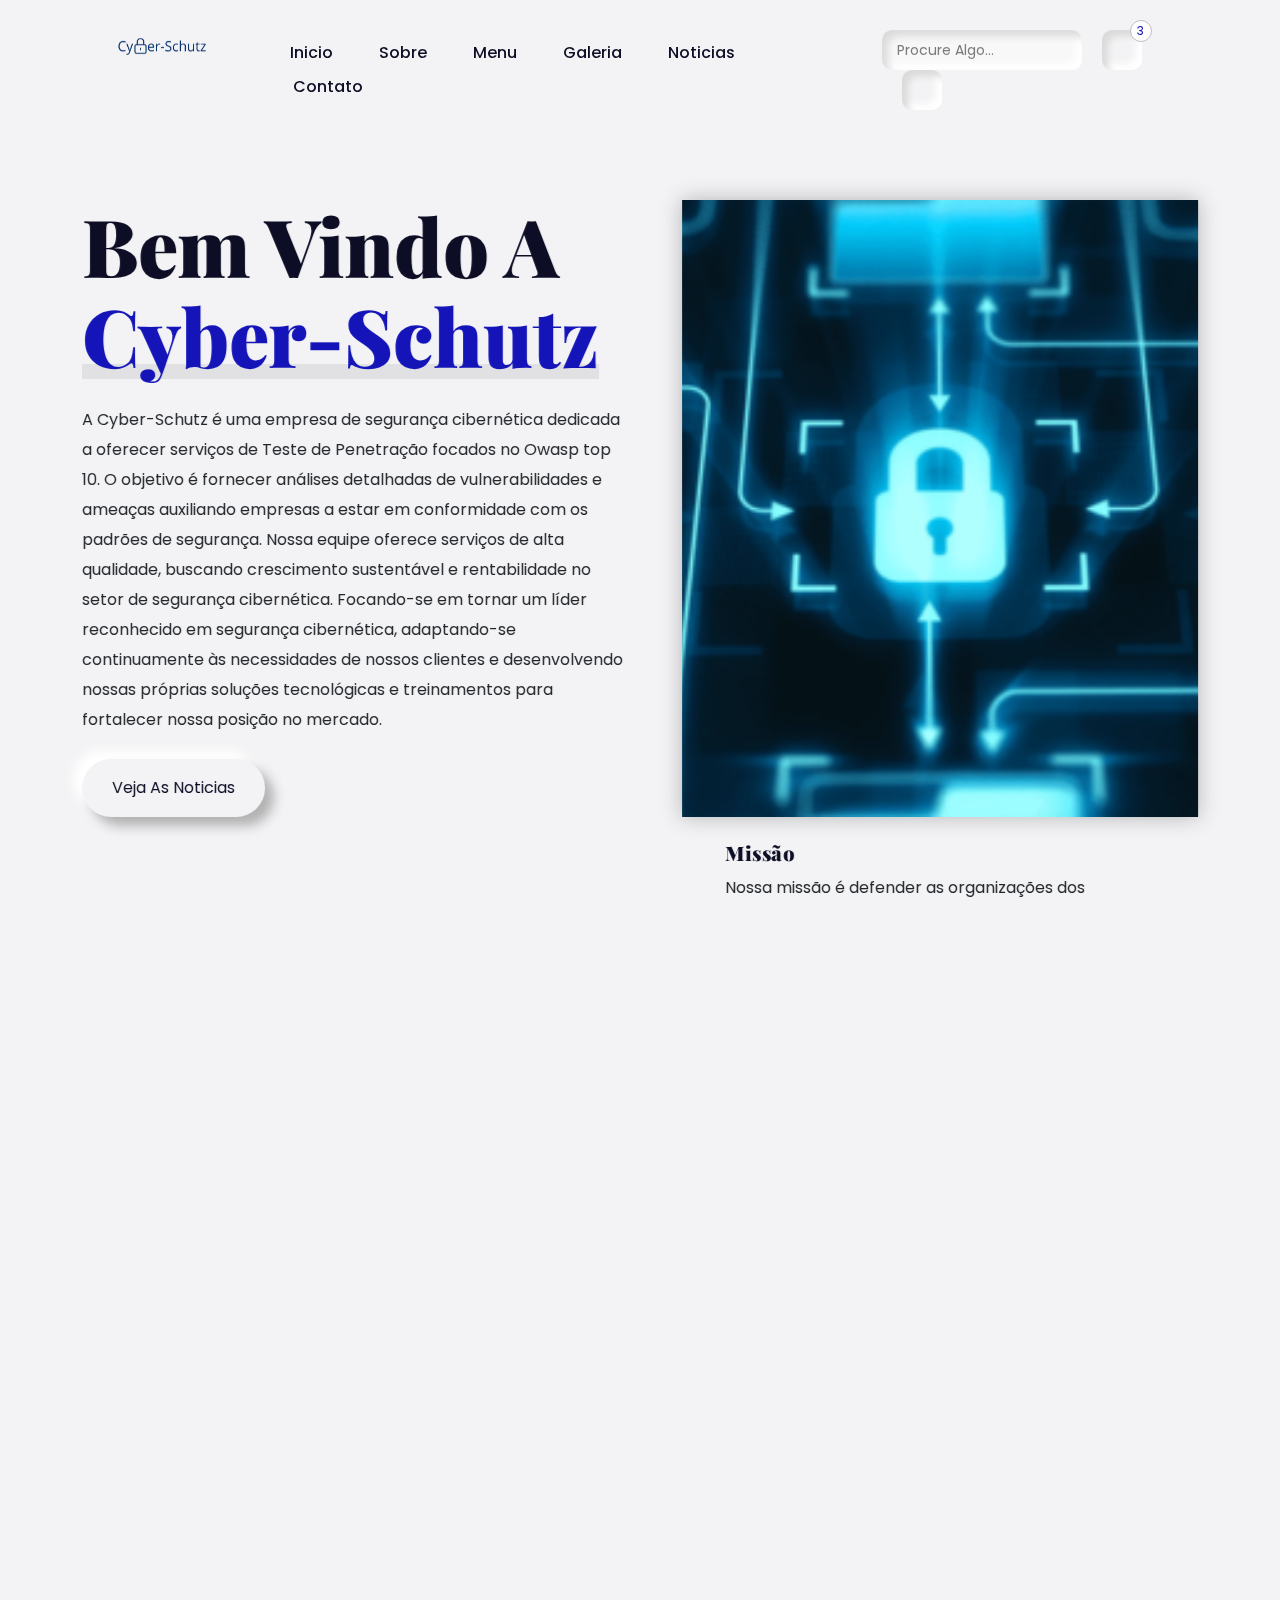
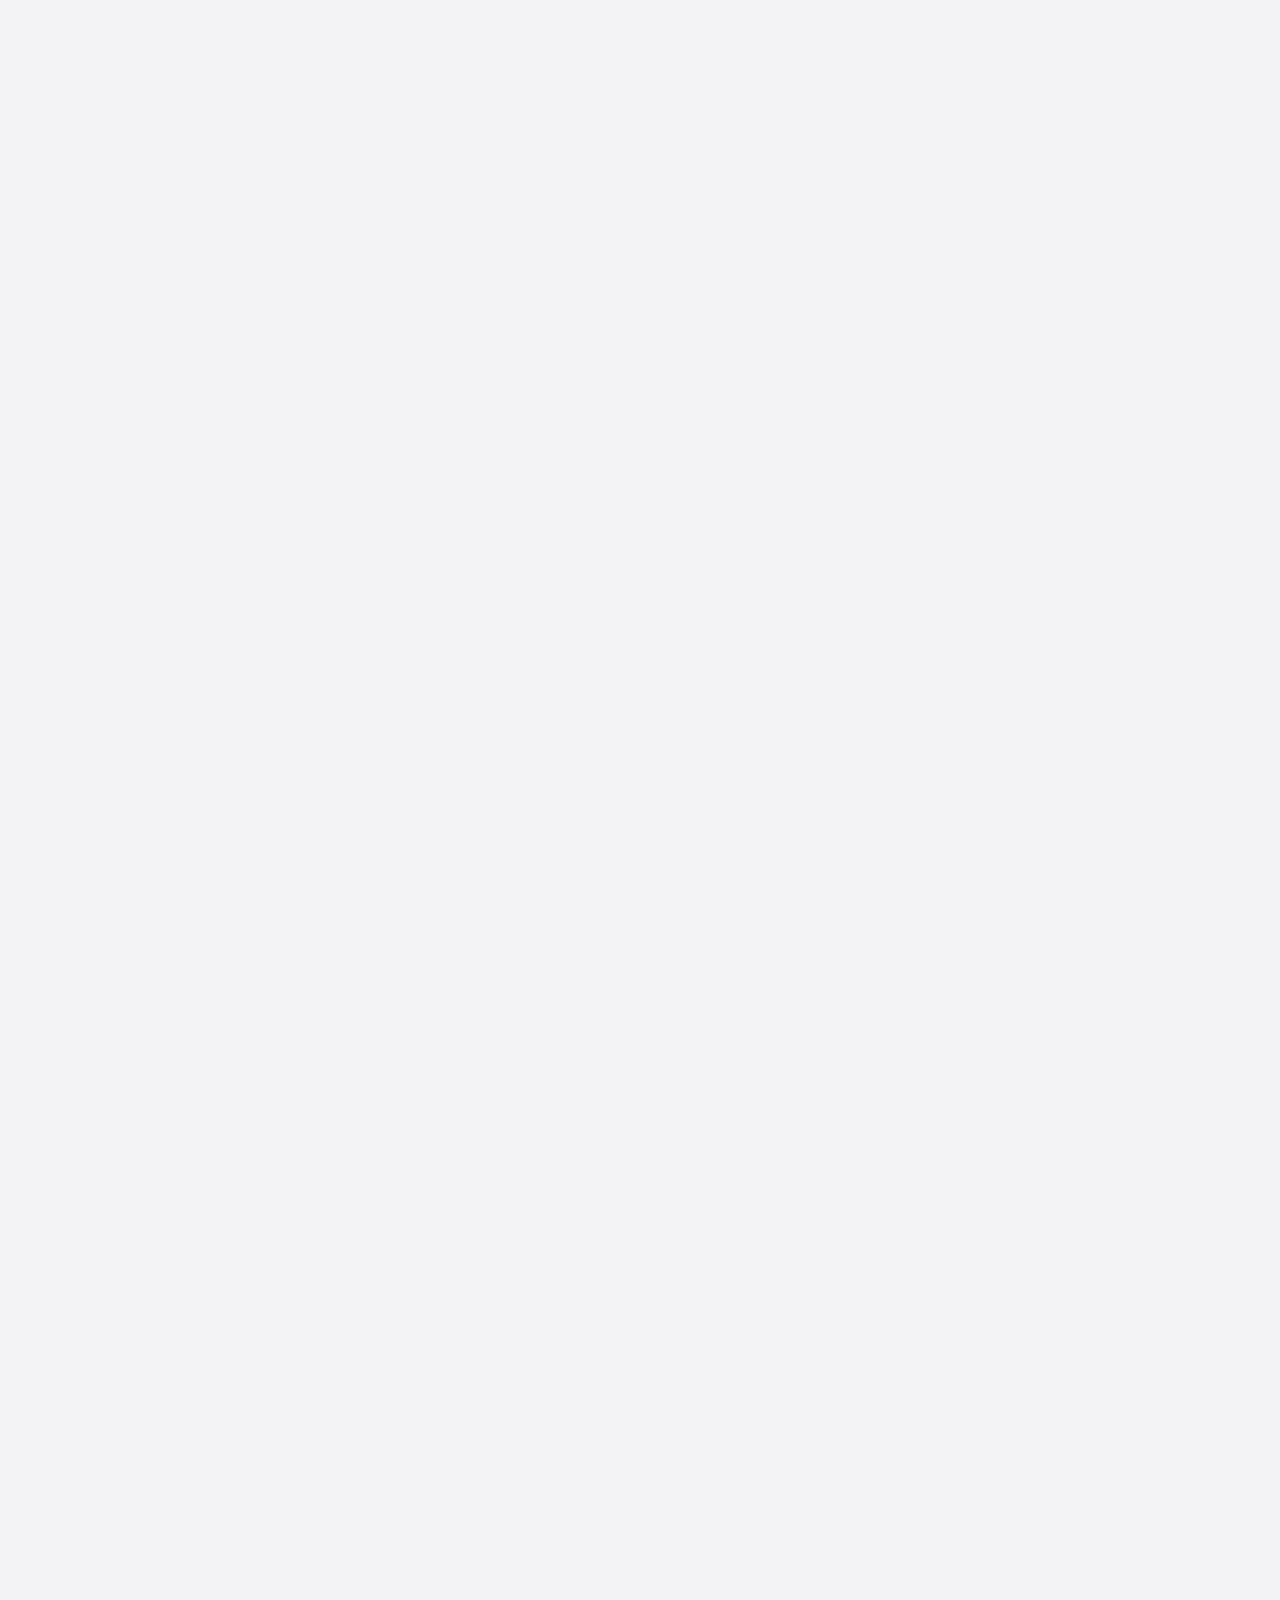
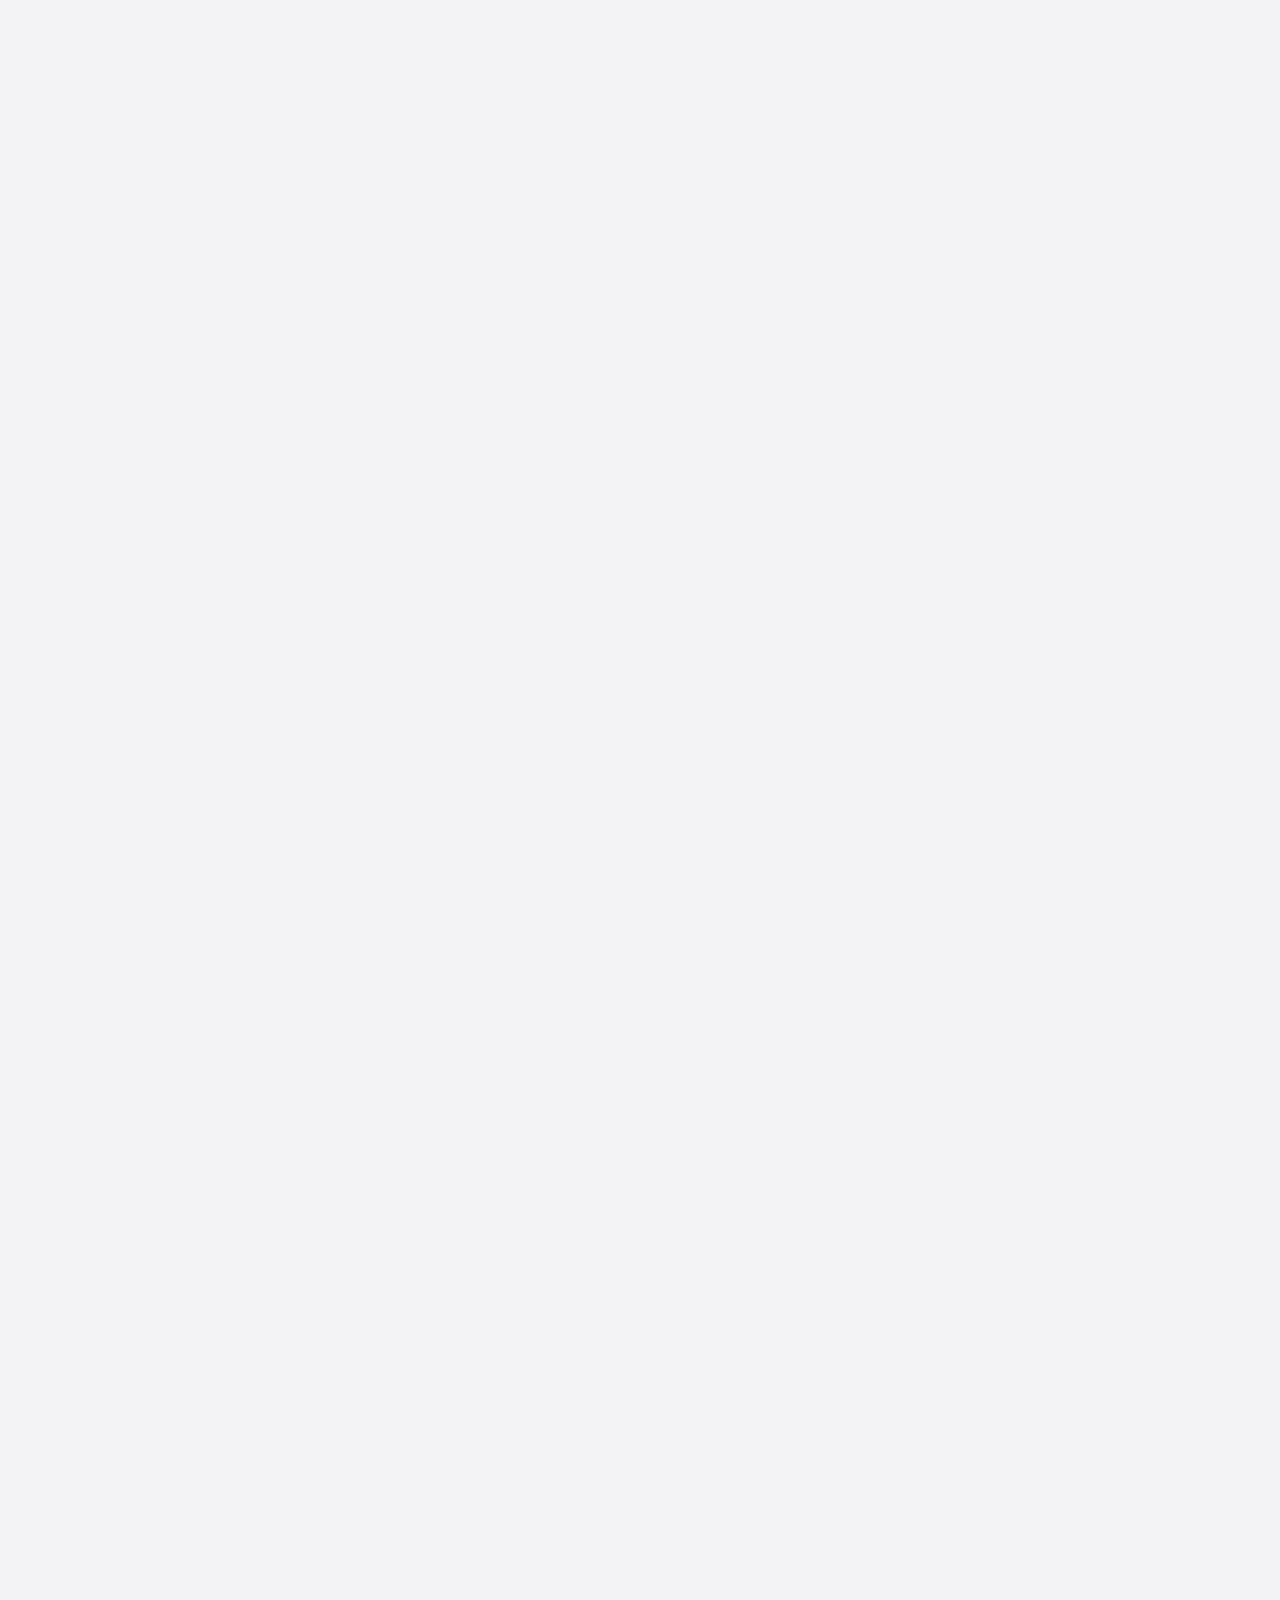
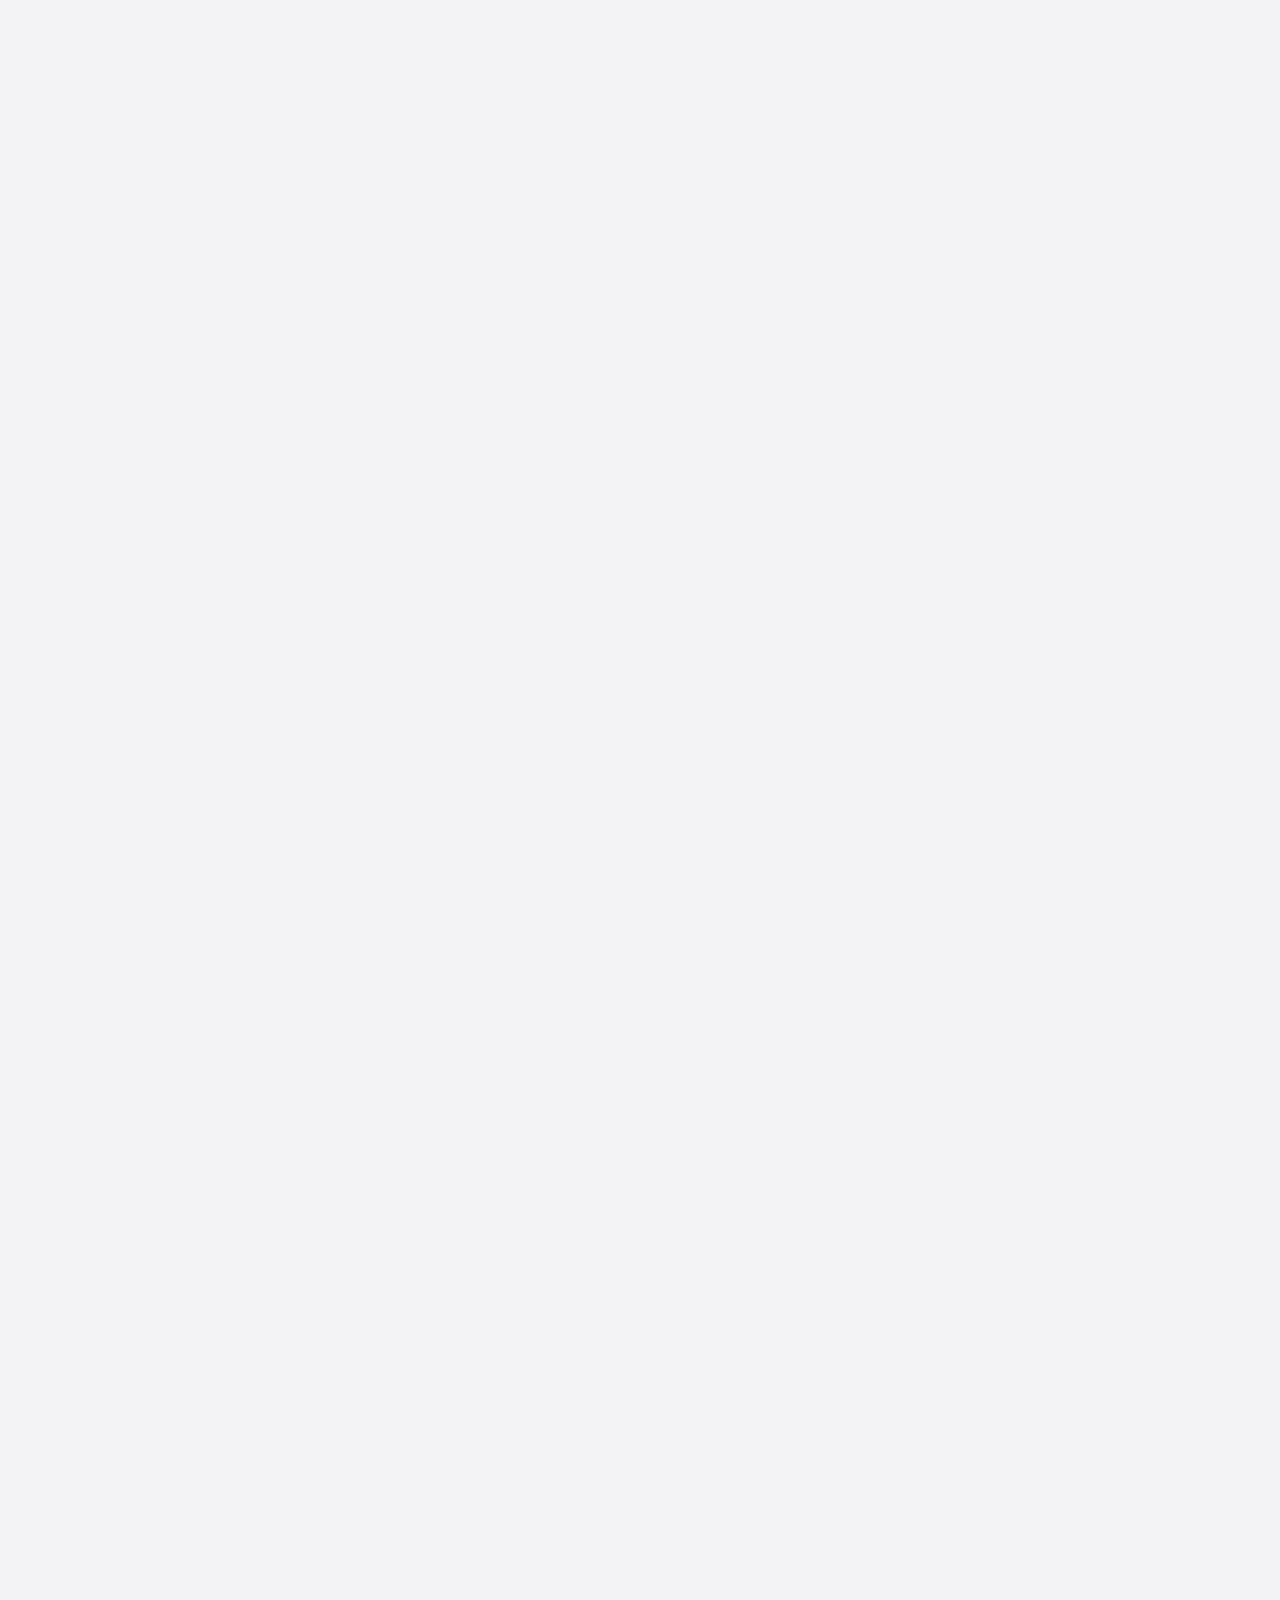
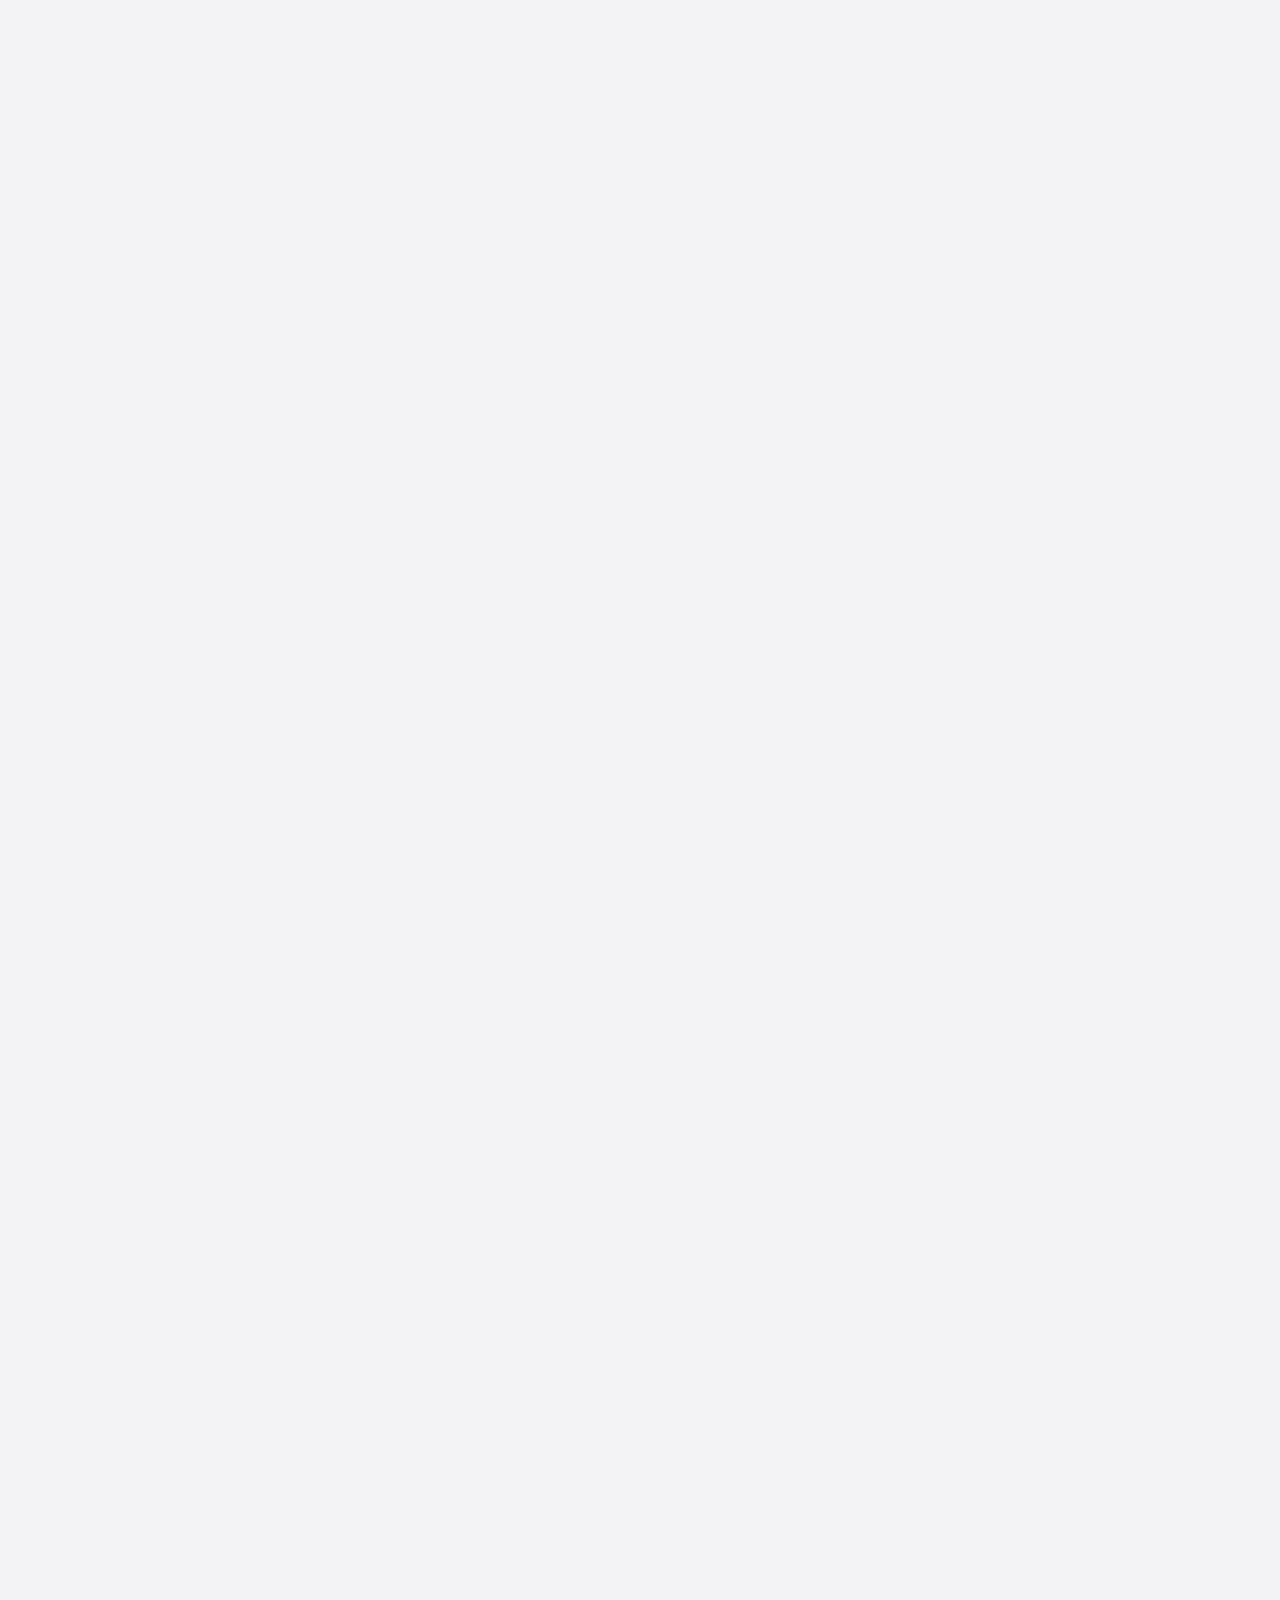
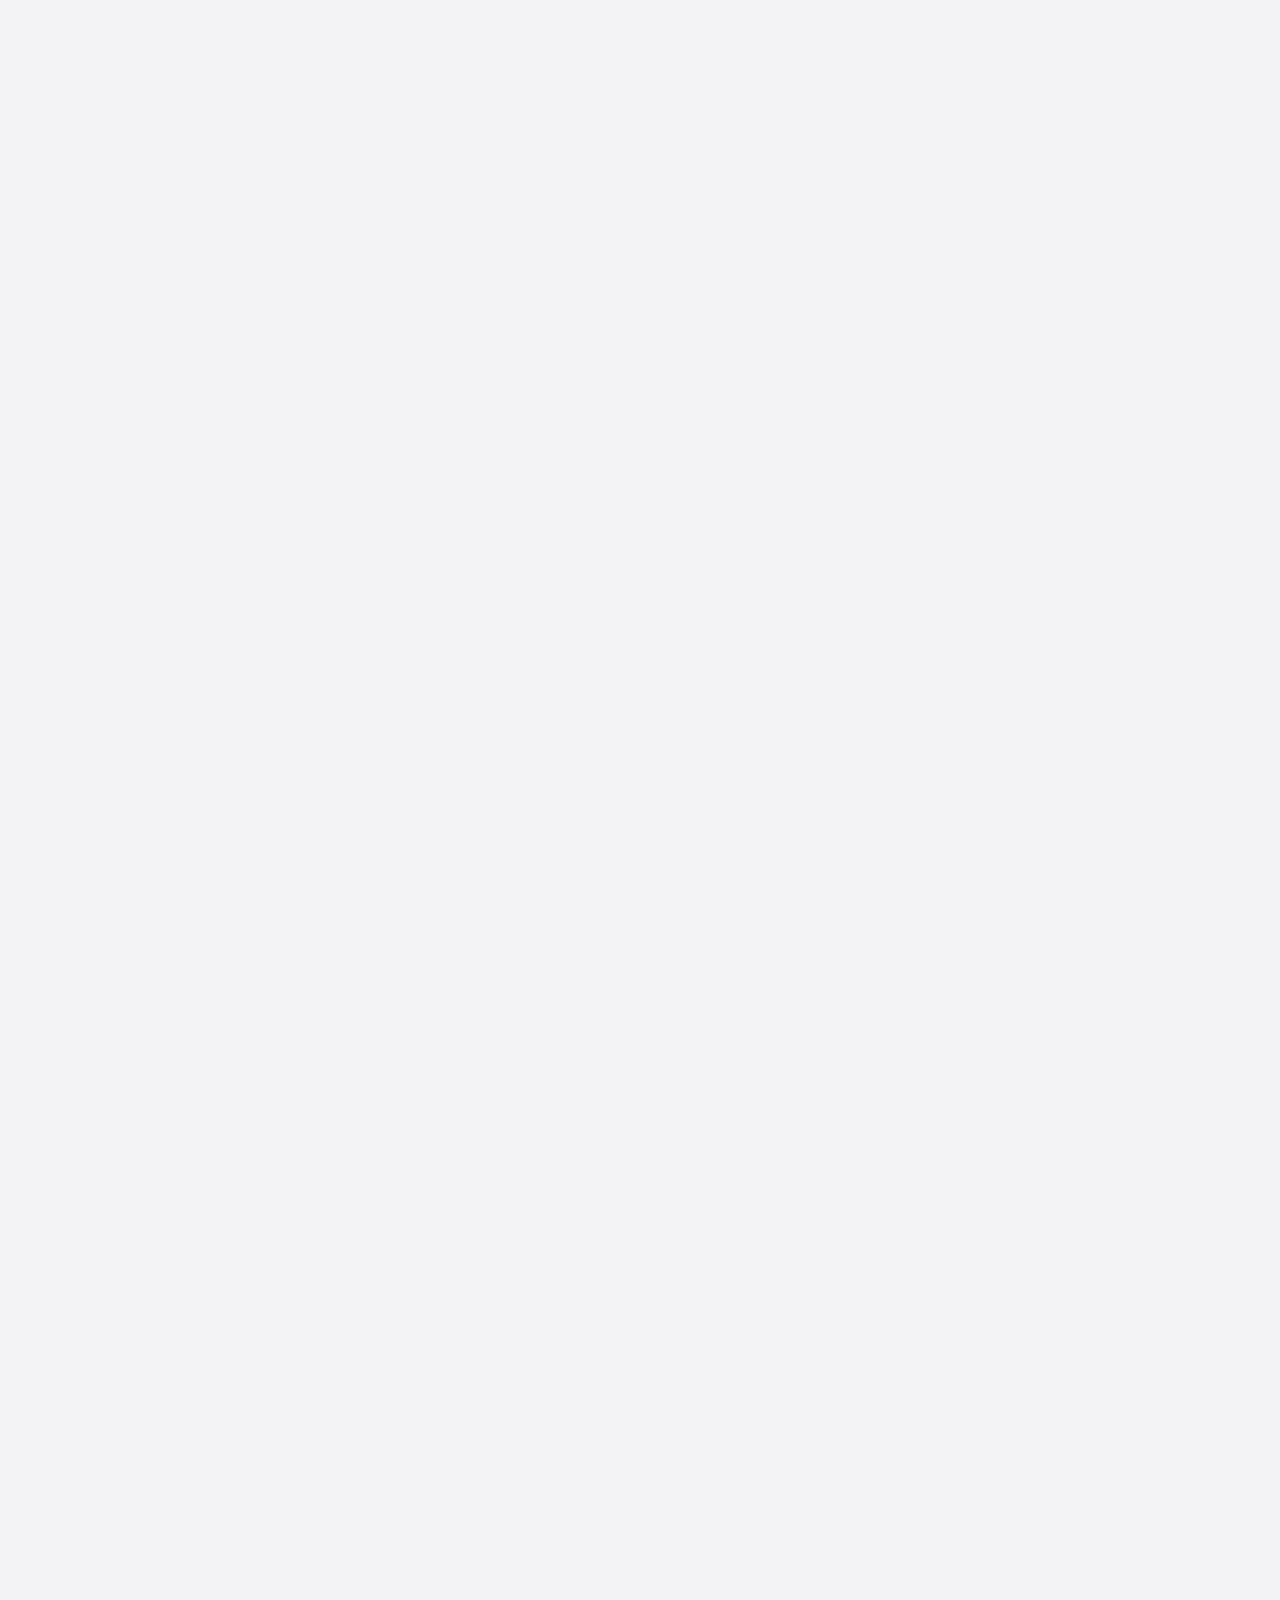
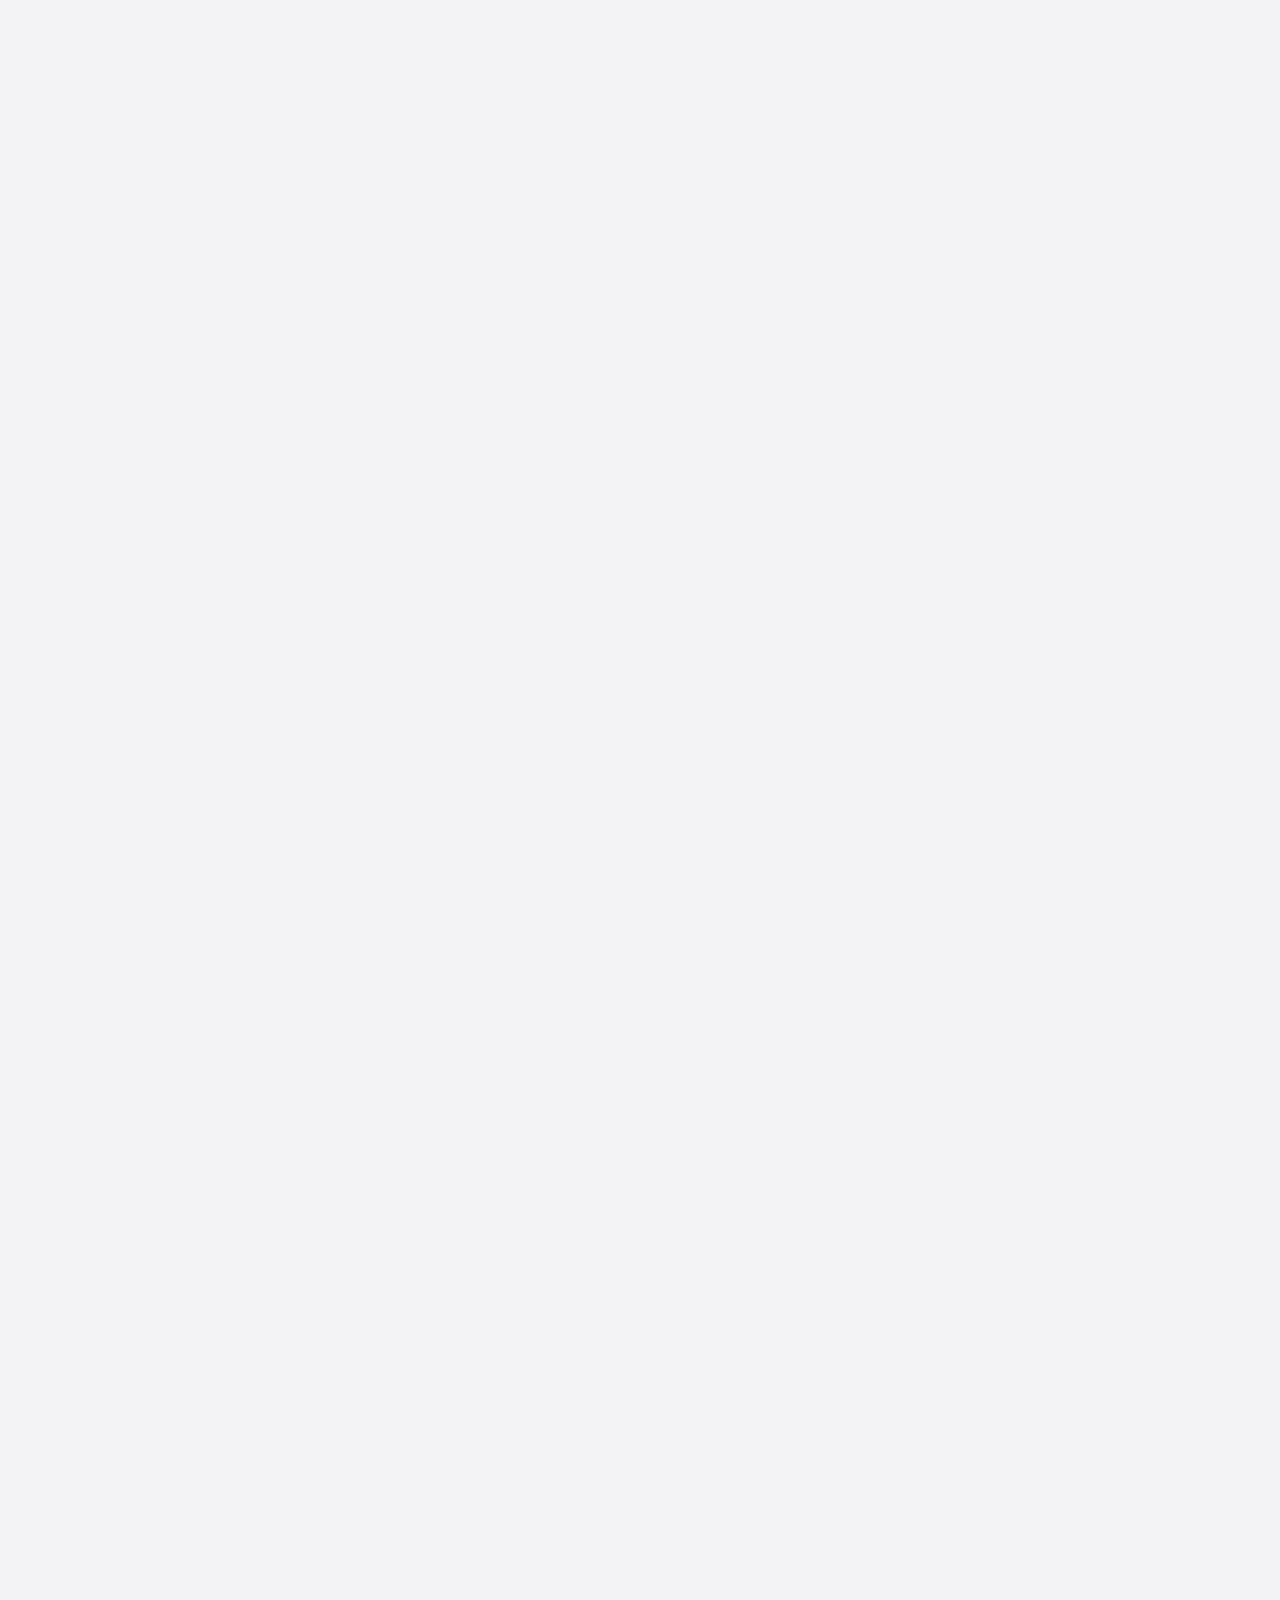
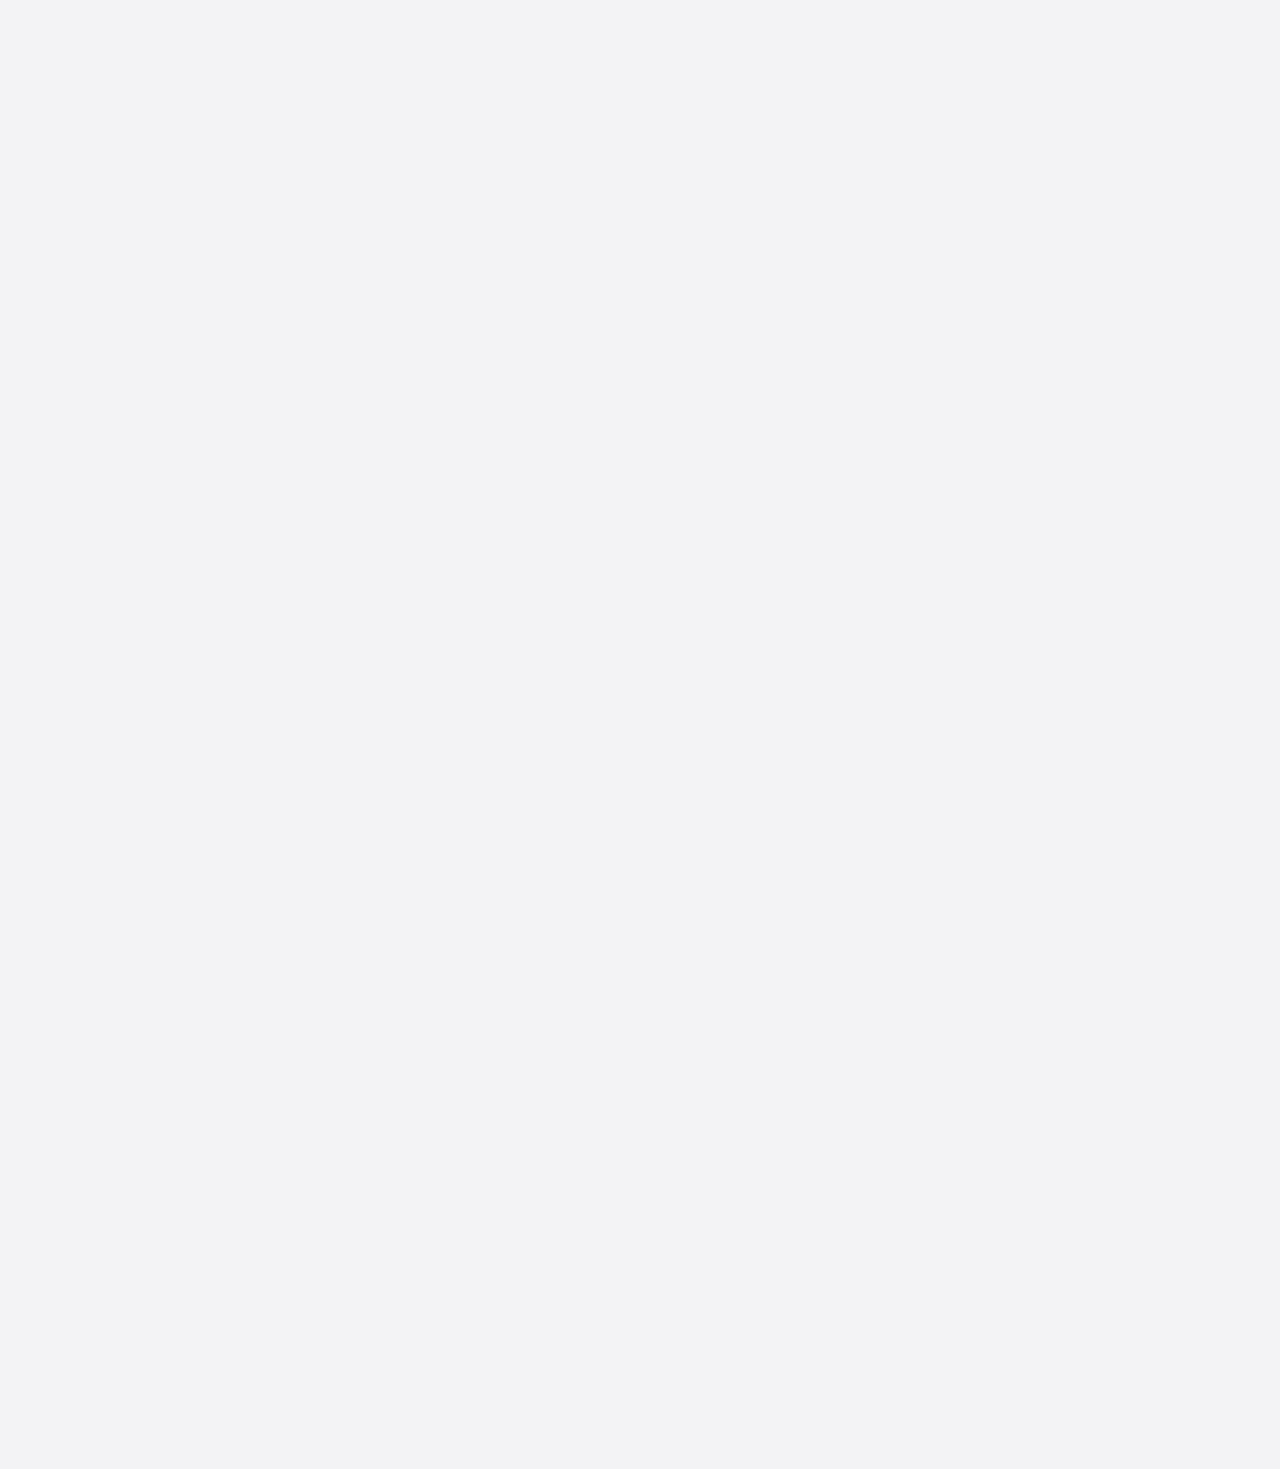
==== commit 688eb35a: "aaaaa" ====
--- a/index.html
+++ b/index.html
@@ -5,7 +5,7 @@
     <meta charset="UTF-8">
     <meta http-equiv="X-UA-Compatible" content="IE=edge">
     <meta name="viewport" content="width=device-width, initial-scale=1.0">
-    <title>Cedeca-DF</title>
+    <title>Cyber-Schutz</title>
     <!-- for icons  -->
     <link rel="stylesheet" href="https://unicons.iconscout.com/release/v4.0.0/css/line.css">
     <!-- bootstrap  -->
@@ -57,7 +57,7 @@
                             </a>
                             <a href="javascript:void(0)" class="header-btn">
                                 <i class="uil uil-user-md"></i>
-                                
+
                             </a>
                         </div>
                     </div>
@@ -84,11 +84,19 @@
                             <div class="col-lg-6">
                                 <div class="banner-text">
                                     <h1 class="h1-title">
-                                        Bem vindo ao
-                                        <span>Cedeca-DF</span>
-                                        
+                                        Bem vindo a
+                                        <span>Cyber-Schutz</span>
+
                                     </h1>
-                                    <p>Crianças, viemos ajudar crianças, crianças e crianças conseguindo ajudar criançasCrianças, viemos ajudar crianças, crianças e crianças conseguindo ajudar crianças.</p>
+                                    <p>A Cyber-Schutz é uma empresa de segurança cibernética dedicada a oferecer
+                                        serviços de Teste de Penetração focados no Owasp top 10. O objetivo é fornecer
+                                        análises detalhadas de vulnerabilidades e ameaças auxiliando empresas a estar em
+                                        conformidade com os padrões de segurança. Nossa equipe oferece serviços de alta
+                                        qualidade, buscando crescimento sustentável e rentabilidade no setor de
+                                        segurança cibernética. Focando-se em tornar um líder reconhecido em segurança
+                                        cibernética, adaptando-se continuamente às necessidades de nossos clientes e
+                                        desenvolvendo nossas próprias soluções tecnológicas e treinamentos para
+                                        fortalecer nossa posição no mercado.</p>
                                     <div class="banner-btn mt-4">
                                         <a href="#menu" class="sec-btn">Veja as Noticias</a>
                                     </div>
@@ -96,12 +104,14 @@
                             </div>
                             <div class="col-lg-6">
                                 <div class="banner-img-wp">
-                                    <div class="banner-img" style="background-image: url(assets/images/brincando.jpg);">
+                                    <div class="banner-img" style="background-image: url(Logo_3.png);">
                                     </div>
                                 </div>
                                 <div class="banner-img-text mt-4 m-auto">
-                                    <h5 class="h5-title">Diversão</h5>
-                                    <p>Um direito a todas as crianças.</p>
+                                    <h5 class="h5-title">Missão</h5>
+                                    <p>Nossa missão é defender as organizações dos desafios crescentes do mundo digital.
+                                        Tendo a segurança cibernética como requesito essescial para proteger informações
+                                        sensíveis e manter a confiança dos nossos clientes. .</p>
                                 </div>
                             </div>
                         </div>
@@ -115,23 +125,23 @@
                     <div class="row">
                         <div class="col-lg-12">
                             <div class="brand-title mb-5">
-                                <h5 class="h5-title">Cedeca, juntos somos mais fortes</h5>
+                                <h5 class="h5-title">Cyber-Schutz, juntos somos mais fortes</h5>
                             </div>
                             <div class="brands-row">
                                 <div class="brands-box">
-                                    <img src="assets/images/brands/cedeca1.png" alt="">
+                                    <img src="assets/images/brands/kasp.png" alt="">
                                 </div>
                                 <div class="brands-box">
-                                    <img src="assets/images/brands/cedeca2.png" alt="">
+                                    <img src="assets/images/brands/know-removebg-preview.png" alt="">
                                 </div>
                                 <div class="brands-box">
-                                    <img src="assets/images/brands/cedeca3.png" alt="">
+                                    <img src="assets/images/brands/safetica-removebg-preview.png" alt="">
                                 </div>
                                 <div class="brands-box">
-                                    <img src="assets/images/brands/cedeca4.png" alt="">
+                                    <img src="assets/images/brands/tenable-removebg-preview.png" alt="">
                                 </div>
                                 <div class="brands-box">
-                                    <img src="assets/images/brands/cedeca5.png" alt="">
+                                    <img src="assets/images/brands/unity.png" alt="">
                                 </div>
                             </div>
                         </div>
@@ -145,21 +155,23 @@
                         <div class="col-lg-12">
                             <div class="sec-title text-center mb-5">
                                 <p class="sec-sub-title mb-3">Sobre</p>
-                                <h2 class="h2-title">Descubra a historia do <span>Cedeca-DF</span></h2>
+                                <h2 class="h2-title">Certificação Owasp 10 <span></span></h2>
                                 <div class="sec-title-shape mb-4">
                                     <img src="assets/images/title-shape.svg" alt="">
                                 </div>
-                                <p>Crianças, viemos ajudar crianças, crianças e crianças conseguindo ajudar criançasCrianças, viemos ajudar crianças, crianças e crianças conseguindo ajudar crianças.Crianças, viemos ajudar crianças, crianças e crianças conseguindo ajudar criançasCrianças, viemos ajudar crianças, crianças e crianças conseguindo ajudar crianças.</p>
+                                <p>O OWASP, ou Projeto Aberto de Segurança em Aplicações Web, é uma comunidade online
+                                    que cria e disponibiliza de forma gratuita artigos, metodologias, documentação,
+                                    ferramentas e tecnologias no campo da segurança de aplicações web.</p>
                             </div>
                         </div>
                     </div>
                     <div class="row">
                         <div class="col-lg-8 m-auto">
                             <div class="about-video">
-                                <div class="about-video-img" style="background-image: url(assets/images/ecai.jpg);">
+                                <div class="about-video-img" style="background-image: url(assets/images/Owasp.jpg);">
                                 </div>
                                 <div class="play-btn-wp">
-                                    <a href="assets/images/eca.mp4" data-fancybox="video" class="play-btn">
+                                    <a href="assets/images/Owasp_Top10.mp4" data-fancybox="video" class="play-btn">
                                         <i class="uil uil-play"></i>
 
                                     </a>
@@ -178,8 +190,8 @@
                         <div class="row">
                             <div class="col-lg-12">
                                 <div class="sec-title text-center mb-5">
-                                    <p class="sec-sub-title mb-3">Nossas Atividades</p>
-                                    <h2 class="h2-title">Exercite <span>A mente & o corpo</span></h2>
+                                    <p class="sec-sub-title mb-3">Nossos Beneficios</p>
+                                    <h2 class="h2-title">Plano de <span>Assinaturas</span></h2>
                                     <div class="sec-title-shape mb-4">
                                         <img src="assets/images/title-shape.svg" alt="">
                                     </div>
@@ -193,20 +205,20 @@
                                         <ul class="filters">
                                             <div class="filter-active"></div>
                                             <li class="filter" data-filter=".all, .breakfast, .lunch, .dinner">
-                                                <img src="assets/images/calend.png" alt="" height="30px">
+                                                <img src="Cadeado.png" alt="" height="30px">
                                                 Todas
                                             </li>
                                             <li class="filter" data-filter=".breakfast">
-                                                <img src="assets/images/calend.png" alt="" height="30px">
-                                                16/07
+                                                <img src="Cadeado.png" alt="" height="30px">
+                                                Essential
                                             </li>
                                             <li class="filter" data-filter=".lunch">
-                                                <img src="assets/images/calend.png" alt="" height="30px">
-                                                18/07
+                                                <img src="Cadeado.png" alt="" height="30px">
+                                                Continuous
                                             </li>
                                             <li class="filter" data-filter=".dinner">
-                                                <img src="assets/images/calend.png" alt="" height="30px">
-                                                20/07
+                                                <img src="Cadeado.png" alt="" height="30px">
+                                                Total
                                             </li>
                                         </ul>
                                     </div>
@@ -227,7 +239,7 @@
                                         <div class="dish-title">
                                             <h3 class="h3-title">Atividades Motoras</h3>
                                             <p>Pular corda, pique pega, jogar bola</p>
-                                            
+
                                         </div>
                                         <div class="dish-info">
                                             <ul>
@@ -499,7 +511,12 @@
                         <div class="col-lg-7">
                             <div class="sec-text">
                                 <h2 class="xxl-title">Estudos coletivos</h2>
-                                <p>Quando as crianças estão juntas de outras traz um ambiente favoravel ao aprendizado mais Quando as crianças estão juntas de outras traz um ambiente favoravel ao aprendizado mais Quando as crianças estão juntas de outras traz um ambiente favoravel ao aprendizado mais Quando as crianças estão juntas de outras traz um ambiente favoravel ao aprendizado mais Quando as crianças estão juntas de outras traz um ambiente favoravel ao aprendizado mais</p>
+                                <p>Quando as crianças estão juntas de outras traz um ambiente favoravel ao aprendizado
+                                    mais Quando as crianças estão juntas de outras traz um ambiente favoravel ao
+                                    aprendizado mais Quando as crianças estão juntas de outras traz um ambiente
+                                    favoravel ao aprendizado mais Quando as crianças estão juntas de outras traz um
+                                    ambiente favoravel ao aprendizado mais Quando as crianças estão juntas de outras
+                                    traz um ambiente favoravel ao aprendizado mais</p>
                                 <p>Este é o modo a qual o Cedeca gosta de trabalhar.</p>
 
                             </div>
@@ -514,7 +531,12 @@
                         <div class="col-lg-6 order-lg-1 order-2">
                             <div class="sec-text">
                                 <h2 class="xxl-title">Atividades Recreativas</h2>
-                                <p>Quando as crianças estão juntas de outras traz um ambiente favoravel ao aprendizado mais Quando as crianças estão juntas de outras traz um ambiente favoravel ao aprendizado mais Quando as crianças estão juntas de outras traz um ambiente favoravel ao aprendizado mais Quando as crianças estão juntas de outras traz um ambiente favoravel ao aprendizado mais Quando as crianças estão juntas de outras traz um ambiente favoravel ao aprendizado mais</p>
+                                <p>Quando as crianças estão juntas de outras traz um ambiente favoravel ao aprendizado
+                                    mais Quando as crianças estão juntas de outras traz um ambiente favoravel ao
+                                    aprendizado mais Quando as crianças estão juntas de outras traz um ambiente
+                                    favoravel ao aprendizado mais Quando as crianças estão juntas de outras traz um
+                                    ambiente favoravel ao aprendizado mais Quando as crianças estão juntas de outras
+                                    traz um ambiente favoravel ao aprendizado mais</p>
                                 <p>Este é o modo a qual o Cedeca gosta de trabalhar.</p>
                             </div>
                         </div>
@@ -555,7 +577,7 @@
                                 <div class="col-lg-4">
                                     <div class="table-title text-center">
                                         <h3>Segunda a Sexta</h3>
-                                        <p>9:00  - 20:00</p>
+                                        <p>9:00 - 20:00</p>
                                     </div>
                                 </div>
                                 <div class="col-lg-4">
@@ -577,30 +599,30 @@
                             <div class="col-lg-10 m-auto">
                                 <div class="book-table-img-slider" id="icon">
                                     <div class="swiper-wrapper">
-                                        <a href="assets/images/happy.jpg" data-fancybox="table-slider"
+                                        <a href="assets/images/Cadeadu.png" data-fancybox="table-slider"
                                             class="book-table-img back-img swiper-slide"
-                                            style="background-image: url(assets/images/happy.jpg)"></a>
-                                        <a href="assets/images/violao.jpg" data-fancybox="table-slider"
+                                            style="background-image: url(assets/images/Cadeadu.png)"></a>
+                                        <a href="assets/images/robo-ChatGPT.png" data-fancybox="table-slider"
                                             class="book-table-img back-img swiper-slide"
-                                            style="background-image: url(assets/images/violao.jpg)"></a>
-                                        <a href="assets/images/correndo.jpg" data-fancybox="table-slider"
+                                            style="background-image: url(assets/images/robo-ChatGPT.png)"></a>
+                                        <a href="assets/images/Cadeadoo.png" data-fancybox="table-slider"
                                             class="book-table-img back-img swiper-slide"
-                                            style="background-image: url(assets/images/correndo.jpg)"></a>
-                                        <a href="assets/images/jump.jpg" data-fancybox="table-slider"
+                                            style="background-image: url(assets/images/Cadeadoo.png)"></a>
+                                        <a href="assets/images/shutterstock_349563746_Toria.png" data-fancybox="table-slider"
                                             class="book-table-img back-img swiper-slide"
-                                            style="background-image: url(assets/images/jump.jpg)"></a>
-                                        <a href="assets/images/happy.jpg" data-fancybox="table-slider"
+                                            style="background-image: url(assets/images/shutterstock_349563746_Toria.png)"></a>
+                                        <a href="assets/images/transferir.jpg" data-fancybox="table-slider"
                                             class="book-table-img back-img swiper-slide"
-                                            style="background-image: url(assets/images/happy.jpg)"></a>
-                                        <a href="assets/images/violao.jpg" data-fancybox="table-slider"
+                                            style="background-image: url(assets/images/transferir.jpg)"></a>
+                                        <a href="assets/images/LLseguranca-da-informacao.jpg" data-fancybox="table-slider"
                                             class="book-table-img back-img swiper-slide"
-                                            style="background-image: url(assets/images/violao.jpg)"></a>
-                                        <a href="assets/images/correndo.jpg" data-fancybox="table-slider"
+                                            style="background-image: url(assets/images/LLseguranca-da-informacao.jpg)"></a>
+                                        <a href="assets/images/Seguranca-Da-Informacao-734x304.jpg" data-fancybox="table-slider"
                                             class="book-table-img back-img swiper-slide"
-                                            style="background-image: url(assets/images/correndo.jpg)"></a>
-                                        <a href="assets/images/jump.jpg" data-fancybox="table-slider"
+                                            style="background-image: url(assets/images/Seguranca-Da-Informacao-734x304.jpg)"></a>
+                                        <a href="assets/images/i242095.png" data-fancybox="table-slider"
                                             class="book-table-img back-img swiper-slide"
-                                            style="background-image: url(assets/images/jump.jpg)"></a>
+                                            style="background-image: url(assets/images/i242095.png)"></a>
                                     </div>
 
                                     <div class="swiper-button-wp">
@@ -629,7 +651,7 @@
                             <div class="col-lg-12">
                                 <div class="sec-title text-center mb-5">
                                     <p class="sec-sub-title mb-3">Nosso Time</p>
-                                    <h2 class="h2-title">Conheça os Instrutores</h2>
+                                    <h2 class="h2-title">Conheça os colaboradores</h2>
                                     <div class="sec-title-shape mb-4">
                                         <img src="assets/images/title-shape.svg" alt="">
                                     </div>
@@ -640,11 +662,11 @@
                             <div class="swiper-wrapper">
                                 <div class="col-lg-4 swiper-slide">
                                     <div class="team-box text-center">
-                                        <div style="background-image: url(assets/images/chef/cara1.jpg);"
+                                        <div style="background-image: url(assets/images/chef/P_.png);"
                                             class="team-img back-img">
 
                                         </div>
-                                        <h3 class="h3-title">João Dobom</h3>
+                                        <h3 class="h3-title">Pedro Ivo</h3>
                                         <div class="social-icon">
                                             <ul>
                                                 <li>
@@ -666,11 +688,11 @@
                                 </div>
                                 <div class="col-lg-4 swiper-slide">
                                     <div class="team-box text-center">
-                                        <div style="background-image: url(assets/images/chef/cara2.jpg);"
+                                        <div style="background-image: url(assets/images/chef/GabrielOliveiraS.png);"
                                             class="team-img back-img">
 
                                         </div>
-                                        <h3 class="h3-title">Arthur Domal</h3>
+                                        <h3 class="h3-title">Gabriel Oliveira</h3>
                                         <div class="social-icon">
                                             <ul>
                                                 <li>
@@ -692,11 +714,11 @@
                                 </div>
                                 <div class="col-lg-4 swiper-slide">
                                     <div class="team-box text-center">
-                                        <div style="background-image: url(assets/images/chef/cara3.jpg);"
+                                        <div style="background-image: url(assets/images/chef/Guto.png);"
                                             class="team-img back-img">
 
                                         </div>
-                                        <h3 class="h3-title">Santiego Ferrer</h3>
+                                        <h3 class="h3-title">Gustavo Maxwel</h3>
                                         <div class="social-icon">
                                             <ul>
                                                 <li>
@@ -718,11 +740,11 @@
                                 </div>
                                 <div class="col-lg-4 swiper-slide">
                                     <div class="team-box text-center">
-                                        <div style="background-image: url(assets/images/chef/cara4.jpg);"
+                                        <div style="background-image: url(assets/images/chef/Matheus.png);"
                                             class="team-img back-img">
 
                                         </div>
-                                        <h3 class="h3-title">Aerton Stilo</h3>
+                                        <h3 class="h3-title">Matheus Oliveira</h3>
                                         <div class="social-icon">
                                             <ul>
                                                 <li>
@@ -744,11 +766,37 @@
                                 </div>
                                 <div class="col-lg-4 swiper-slide">
                                     <div class="team-box text-center">
-                                        <div style="background-image: url(assets/images/chef/cara5.jpg);"
+                                        <div style="background-image: url(assets/images/chef/Gusue.png);"
                                             class="team-img back-img">
 
                                         </div>
-                                        <h3 class="h3-title">Jailson Farrid</h3>
+                                        <h3 class="h3-title">Gustavo Henrique</h3>
+                                        <div class="social-icon">
+                                            <ul>
+                                                <li>
+                                                    <a href="#"><i class="uil uil-facebook-f"></i></a>
+                                                </li>
+                                                <li>
+                                                    <a href="#">
+                                                        <i class="uil uil-instagram"></i>
+                                                    </a>
+                                                </li>
+                                                <li>
+                                                    <a href="#">
+                                                        <i class="uil uil-youtube"></i>
+                                                    </a>
+                                                </li>
+                                            </ul>
+                                        </div>
+                                    </div>
+                                </div>
+                                <div class="col-lg-4 swiper-slide">
+                                    <div class="team-box text-center">
+                                        <div style="background-image: url(assets/images/chef/Igor.png);"
+                                            class="team-img back-img">
+
+                                        </div>
+                                        <h3 class="h3-title">Igor Ribeiro</h3>
                                         <div class="social-icon">
                                             <ul>
                                                 <li>
@@ -790,7 +838,7 @@
                             <div class="col-lg-12">
                                 <div class="sec-title text-center mb-5">
                                     <p class="sec-sub-title mb-3">Criticas</p>
-                                    <h2 class="h2-title">Oque os pais <span>dizem sobre nós</span></h2>
+                                    <h2 class="h2-title">Oque os clientes <span>dizem sobre nós</span></h2>
                                     <div class="sec-title-shape mb-4">
                                         <img src="assets/images/title-shape.svg" alt="">
                                     </div>
@@ -809,11 +857,11 @@
                                         <div class="testimonials-box">
                                             <div class="testimonial-box-top">
                                                 <div class="testimonials-box-img back-img"
-                                                    style="background-image: url(assets/images/velinho.jpg);">
+                                                    style="background-image: url(assets/images/chef/servletrecuperafoto.png);">
                                                 </div>
                                                 <div class="star-rating-wp">
                                                     <div class="star-rating">
-                                                        <span class="star-rating__fill" style="width:85%"></span>
+                                                        <span class="star-rating__fill" style="width:100%"></span>
                                                     </div>
                                                 </div>
 
@@ -822,7 +870,7 @@
                                                 <h3 class="h3-title">
                                                     Pedrinho Olavo
                                                 </h3>
-                                                <p>Os cara é brabo.</p>
+                                                <p>Ótima empresa, nota 10</p>
                                             </div>
                                         </div>
                                     </div>
@@ -830,7 +878,7 @@
                                         <div class="testimonials-box">
                                             <div class="testimonial-box-top">
                                                 <div class="testimonials-box-img back-img"
-                                                    style="background-image: url(assets/images/obrabo.jpg);">
+                                                    style="background-image: url(assets/images/chef/cara2.jpg);">
                                                 </div>
                                                 <div class="star-rating-wp">
                                                     <div class="star-rating">
@@ -843,7 +891,7 @@
                                                 <h3 class="h3-title">
                                                     Vinicius arco
                                                 </h3>
-                                                <p>Cuidaram bem.</p>
+                                                <p>Diversos meios de proteção.</p>
                                             </div>
                                         </div>
                                     </div>
@@ -851,7 +899,7 @@
                                         <div class="testimonials-box">
                                             <div class="testimonial-box-top">
                                                 <div class="testimonials-box-img back-img"
-                                                    style="background-image: url(assets/images/elee.jpg);">
+                                                    style="background-image: url(assets/images/chef/cara3.jpg);">
                                                 </div>
                                                 <div class="star-rating-wp">
                                                     <div class="star-rating">
@@ -864,7 +912,7 @@
                                                 <h3 class="h3-title">
                                                     Rogerio martin
                                                 </h3>
-                                                <p>Fizeram o certo.</p>
+                                                <p>Baixos Custos.</p>
                                             </div>
                                         </div>
                                     </div>
@@ -872,7 +920,7 @@
                                         <div class="testimonials-box">
                                             <div class="testimonial-box-top">
                                                 <div class="testimonials-box-img back-img"
-                                                    style="background-image: url(assets/images/issae.jpg);">
+                                                    style="background-image: url(assets/images/chef/cara4.jpg);">
                                                 </div>
                                                 <div class="star-rating-wp">
                                                     <div class="star-rating">
@@ -885,7 +933,7 @@
                                                 <h3 class="h3-title">
                                                     Ryan bonds
                                                 </h3>
-                                                <p>Deixaria denovo.</p>
+                                                <p>Gostei, continuarei por mais tempo.</p>
                                             </div>
                                         </div>
                                     </div>
@@ -913,28 +961,41 @@
 
                         <div class="faq-row">
                             <div class="faq-box">
-                                <h4 class="h4-title">Onde se localiza a UCB</h4>
-                                <p>O campus o qual as atividades são propostas é o de taguatinga.</p>
+                                <h4 class="h4-title">O que é a Cyber-Schutz?
+                                </h4>
+                                <p>A Cyber-Schutz é uma empresa de segurança cibernética dedicada a fornecer serviços de
+                                    Teste de Penetração focados no Owasp TOP 10, visando garantir a segurança digital de
+                                    empresas.</p>
                             </div>
                             <div class="faq-box">
-                                <h4 class="h4-title">Qual o preço pelas atividades?</h4>
-                                <p>Totalmente gratuito, somos uma organização para acolher e ajudar as crianças.</p>
+                                <h4 class="h4-title">Quais serviços a Cyber-Schutz oferece?</h4>
+                                <p>Oferecemos serviços de Pentest especializados, destacando-se na análise detalhada do
+                                    Owasp TOP 10. Isso inclui Certificação Exclusiva, Orientações Técnicas e o
+                                    compromisso de desenvolver soluções tecnológicas próprias.</p>
                             </div>
                             <div class="faq-box">
-                                <h4 class="h4-title">Não consegui me inscrever na atividade selecionada a tempo, tem lista espera?</h4>
-                                <p>Sim, apenas contate-nos por telefone e caso alguém desista você sera selecionado.</p>
+                                <h4 class="h4-title">O que é o Owasp TOP 10?</h4>
+                                <p>O Owasp TOP 10 é uma lista dos dez principais riscos de segurança cibernética
+                                    identificados pela Owasp. Nossos serviços de Pentest são direcionados a esses
+                                    riscos, garantindo que sua empresa esteja em conformidade com padrões globais
+                                    reconhecidos.</p>
                             </div>
                             <div class="faq-box">
-                                <h4 class="h4-title">Possuem segurança no local?</h4>
-                                <p>Sim</p>
+                                <h4 class="h4-title">Como a Cyber-Schutz se diferencia da concorrência?</h4>
+                                <p>Nosso foco exclusivo no Owasp TOP 10, juntamente com a oferta de Certificação
+                                    Exclusiva, nos diferencia. Isso demonstra nosso compromisso em fornecer segurança
+                                    cibernética em conformidade com diretrizes reconhecidas globalmente.</p>
                             </div>
                             <div class="faq-box">
-                                <h4 class="h4-title">Como consigo ajudar a organização?</h4>
-                                <p>Você pode ajudar sendo um voluntariado comparecendo na unidade ou doando para auxiliar no pagamento das despesas.</p>
+                                <h4 class="h4-title">Quem são nossos concorrentes?</h4>
+                                <p>Nossos principais concorrentes incluem empresas como Rapid7, Checkmarx e Veracode. No
+                                    entanto, nos destacamos pela abordagem única ao Owasp TOP 10 e pela oferta de
+                                    certificações exclusivas.</p>
                             </div>
                             <div class="faq-box">
-                                <h4 class="h4-title">Quem está elegivel para ser um voluntario?</h4>
-                                <p>Qualquer pessoa que tenha o desejo de ajudar. </p>
+                                <h4 class="h4-title">Quem está elegivel para ser um colaborador?</h4>
+                                <p>Qualquer pessoa apta em auxiliar a Cyber-Schutz de algum modo pode enviar seu
+                                    curriculo. </p>
                             </div>
                         </div>
 
@@ -964,11 +1025,16 @@
                                 <div class="col-lg-4">
                                     <div class="blog-box">
                                         <div class="blog-img back-img"
-                                            style="background-image: url(assets/images/importancia.jpg);"></div>
+                                            style="background-image: url(assets/images/inteligencia-articial.png);"></div>
                                         <div class="blog-text">
-                                            <p class="blog-date">15/06/2022</p>
-                                            <a href="#" class="h4-title">Importancia do convivio social </a>
-                                            <p>Sabemos que uma vida a qual não tenha pessoas envolta de si Sabemos que uma vida a qual não tenha pessoas envolta de si Sabemos que uma vida a qual não tenha pessoas envolta de si </p>
+                                            <p class="blog-date">15/06/2023</p>
+                                            <a href="#" class="h4-title">Cyber-Schutz Anuncia Parceria Estratégica com
+                                                Empresa de Tecnologia Líder em IA </a>
+                                            <p>A Cyber-Schutz, empresa de segurança cibernética renomada, revelou hoje
+                                                uma parceria estratégica com uma empresa líder em inteligência
+                                                artificial. Essa colaboração visa integrar tecnologias avançadas para
+                                                oferecer soluções ainda mais robustas em testes de penetração e
+                                                fortalecer a posição da Cyber-Schutz como referência no setor. </p>
                                             <a href="#" class="sec-btn">Continue Lendo</a>
                                         </div>
                                     </div>
@@ -976,11 +1042,17 @@
                                 <div class="col-lg-4">
                                     <div class="blog-box">
                                         <div class="blog-img back-img"
-                                            style="background-image: url(assets/images/estudar.png);"></div>
+                                            style="background-image: url(assets/images/AdobeStock_245636933-1024x632.png);"></div>
                                         <div class="blog-text">
-                                            <p class="blog-date">18/06/2022</p>
-                                            <a href="#" class="h4-title">Importancia das brincadeiras </a>
-                                            <p>Sabemos que uma vida a qual não tenha pessoas envolta de si Sabemos que uma vida a qual não tenha pessoas envolta de si Sabemos que uma vida a qual não tenha pessoas envolta de si</p>
+                                            <p class="blog-date">18/06/2023</p>
+                                            <a href="#" class="h4-title">Inovação em Foco: Cyber-Schutz Anuncia
+                                                Desenvolvimento de Ferramenta Exclusiva de Detecção de Ameaças
+                                                Cibernéticas </a>
+                                            <p>A Cyber-Schutz está avançando em sua missão de liderança em segurança
+                                                cibernética ao anunciar o desenvolvimento de uma ferramenta exclusiva de
+                                                detecção de ameaças. Essa inovação promete elevar o padrão da indústria,
+                                                proporcionando aos clientes uma defesa mais proativa contra ameaças
+                                                digitais.</p>
                                             <a href="#" class="sec-btn">Continue Lendo</a>
                                         </div>
                                     </div>
@@ -988,11 +1060,11 @@
                                 <div class="col-lg-4">
                                     <div class="blog-box">
                                         <div class="blog-img back-img"
-                                            style="background-image: url(assets/images/mochilinha.jpg);"></div>
+                                            style="background-image: url(assets/images/ciber_defesa-1.png);"></div>
                                         <div class="blog-text">
-                                            <p class="blog-date">21/06/2022</p>
-                                            <a href="#" class="h4-title">Importancia dos estudos </a>
-                                            <p>Sabemos que uma vida a qual não tenha pessoas envolta de si Sabemos que uma vida a qual não tenha pessoas envolta de si Sabemos que uma vida a qual não tenha pessoas envolta de si</p>
+                                            <p class="blog-date">21/06/2023</p>
+                                            <a href="#" class="h4-title">Certificação Exclusiva da Cyber-Schutz Reconhecida como Padrão de Ouro em Segurança Cibernética </a>
+                                            <p>A Certificação Exclusiva da Cyber-Schutz, concedida a empresas que passam nos rigorosos testes de penetração, foi agora reconhecida como um padrão de ouro em segurança cibernética. Isso destaca não apenas a excelência dos serviços oferecidos, mas também o compromisso da Cyber-Schutz em elevar os padrões do setor</p>
                                             <a href="#" class="sec-btn">Continue Lendo</a>
                                         </div>
                                     </div>
@@ -1013,11 +1085,12 @@
                                         <div class="sec-wp">
                                             <div class="newsletter-box-text">
                                                 <h2 class="h2-title">Inscreva-se</h2>
-                                                <p>Inscreva-se com o seu e-mail para não perder nenhuma notícia ou atividades postadas.</p>
+                                                <p>Inscreva-se com o seu e-mail para não perder nenhuma notícia ou
+                                                    atividades postadas.</p>
                                             </div>
                                             <form action="#" class="newsletter-form">
-                                                <input type="email" class="form-input"
-                                                    placeholder="Insira o seu e-mail" required>
+                                                <input type="email" class="form-input" placeholder="Insira o seu e-mail"
+                                                    required>
                                                 <button type="submit" class="sec-btn primary-btn">Enviar</button>
                                             </form>
                                         </div>
@@ -1042,7 +1115,7 @@
                                                 <img src="logo_kid.png" alt="">
                                             </a>
                                         </div>
-                                        <p>Cedeca-DF, centro de defesa da criança e adolescente.
+                                        <p>Cyber-Schutz, Proteção avançada.
                                         </p>
                                         <div class="social-icon">
                                             <ul>
@@ -1092,7 +1165,7 @@
                                                 <li><a href="#contact">Contato</a></li>
                                             </ul>
 
-                                            
+
                                         </div>
                                         <div class="footer-menu">
                                             <h3 class="h3-title">Companhia</h3>
@@ -1116,26 +1189,27 @@
                                     <section class="mapa">
                                         <h3 class="titulo-principal"> Mapa</h3>
                                         <p>Nosso estabelecimento está localizado no coração da cidade</p>
-                                        <div class ="mapa-conteudo">
+                                        <div class="mapa-conteudo">
                                             <iframe
                                                 src="https://www.google.com/maps/embed?pb=!1m18!1m12!1m3!1d3837.832802977916!2d-48.032117184515236!3d-15.865382528933077!2m3!1f0!2f0!3f0!3m2!1i1024!2i768!4f13.1!3m3!1m2!1s0x935a2d97a15b0507%3A0x3c3e4472ee75d834!2sUniversidade%20Cat%C3%B3lica%20de%20Bras%C3%ADlia%20(UCB)%20-%20C%C3%A2mpus%20Taguatinga!5e0!3m2!1spt-BR!2sbr!4v1654793593595!5m2!1spt-BR!2sbr"
-                                                width="100%" height="300" style="border:0;" allowfullscreen="" loading="lazy"
-                                                referrerpolicy="no-referrer-when-downgrade"></iframe>
+                                                width="100%" height="300" style="border:0;" allowfullscreen=""
+                                                loading="lazy" referrerpolicy="no-referrer-when-downgrade"></iframe>
                                         </div>
                                     </section>
-                                    <p>Copyright &copy; 2022 <span class="name">Cedeca</span> Todos os direitos reservados.
+                                    <p>Copyright &copy; 2022 <span class="name">Cedeca</span> Todos os direitos
+                                        reservados.
                                     </p>
-                                    
+
                                 </div>
                             </div>
                         </div>
                         <button class="scrolltop"><i class="uil uil-angle-up"></i></button>
-                        
-                    </div>
-                    
-                </div>
-
-                
+
+                    </div>
+
+                </div>
+
+
             </footer>
 
 
--- a/style.css
+++ b/style.css
@@ -106,7 +106,7 @@
 }
 
 .main-navigation .menu li a:hover, .main-navigation .menu li .active-menu, .main-navigation .menu .sub-menu li .active-sub-menu {
-    color: #ff8243;
+    color: #1414b8;
     background: #f3f3f5;
     box-shadow: inset 8px 8px 12px #e2e2e2, inset -8px -8px 12px #ffffff;
 }
@@ -144,7 +144,7 @@
     background: #ffffff;
     font-size: 12px;
     border: 1px solid #bfbfbf;
-    color: #ff8243;
+    color: #1414b8;
 }
 
 .header-btn:hover {
@@ -202,7 +202,7 @@
 }
 
 .uil {
-    color: #ff8243;
+    color: #1414b8;
 }
 
 @media screen and (min-width: 992px) {
@@ -305,7 +305,7 @@
         display: block;
         width: 100%;
         height: 4px;
-        background: #ff8243;
+        background: #1414b8;
         margin-bottom: 5px;
         transition: 0.3s;
         border-radius: 5px;
@@ -368,7 +368,7 @@
         margin: 0;
     }
     .main-navigation .menu .sub-menu li a {
-        color: #ff8243;
+        color: #1414b8;
     }
     .header-btn.header-cart {
         display: none;
@@ -528,7 +528,7 @@
 }
 
 .h1-title span {
-    color: #ff8243;
+    color: #1414b8;
     background-image: linear-gradient(0deg, rgb(13 13 37 /8%), rgb(13 13 37 /8%));
     background-size: 100% 15px;
     background-position: 0 90%;
@@ -619,7 +619,7 @@
     box-shadow: 9px 9px 12px #e4e4e4, -9px -9px 12px #ffffff;
     padding: 3px 20px;
     border-radius: 60px;
-    color: #ff8243;
+    color: #1414b8;
     font-size: 14px;
 }
 
@@ -639,7 +639,7 @@
     position: relative;
     overflow: hidden;
     width: 100%;
-    height: 55vh;
+    height: 45vh;
     min-height: 400px;
     background-size: cover;
     background-position: center;
@@ -698,7 +698,7 @@
 }
 
 ::-webkit-scrollbar-thumb {
-    background: #ff8243;
+    background: #1414b8;
     border-radius: 10px;
 }
 
@@ -952,7 +952,7 @@
     margin-bottom: 25px;
     background: #f3f3f5;
     box-shadow: 9px 9px 12px #b2b2b3, -9px -9px 12px #ffffff;
-    color: #ff8243;
+    color: #1414b8;
 }
 
 .call-now a {
@@ -1115,7 +1115,7 @@
 }
 
 .social-icon ul li a:hover {
-    background: #ff8243;
+    background: #1414b8;
 }
 
 .social-icon ul li a:hover i {
@@ -1214,7 +1214,7 @@
     content: "\f005\f005\f005\f005\f005";
     font-family: "Font Awesome 5 Pro";
     font-weight: 900;
-    color: #ff8243;
+    color: #1414b8;
     letter-spacing: 4px;
 }
 
@@ -1268,7 +1268,7 @@
 }
 
 .blog-text .h4-title:hover {
-    color: #ff8243;
+    color: #1414b8;
 }
 
 .blog-date {
@@ -1354,7 +1354,7 @@
 }
 
 .sec-btn.primary-btn {
-    background: linear-gradient(145deg, #e26a2c, #ff8243);
+    background: linear-gradient(145deg, #e26a2c, #1414b8);
     color: #ffff;
     border: none;
     box-shadow: 4px 4px 8px #9e9e9e, -4px -4px 8px #ffffff;
@@ -1401,7 +1401,7 @@
 }
 
 .footer-menu ul li a:hover, .footer-menu ul li .footer-active-menu {
-    color: #ff8243;
+    color: #1414b8;
 }
 
 .footer-menu ul li {
@@ -1426,7 +1426,7 @@
 }
 
 .name {
-    color: #ff8243;
+    color: #1414b8;
     font-weight: bold;
 }
 
@@ -1442,7 +1442,7 @@
     border-radius: 50%;
     background: #f3f3f5;
     box-shadow: 9px 9px 12px #b2b2b3, -9px -9px 12px #ffffff;
-    color: #ff8243;
+    color: #1414b8;
     font-size: 26px;
     transition: 0.8s cubic-bezier(0.22, 0.78, 0.45, 1.02);
     border: none;
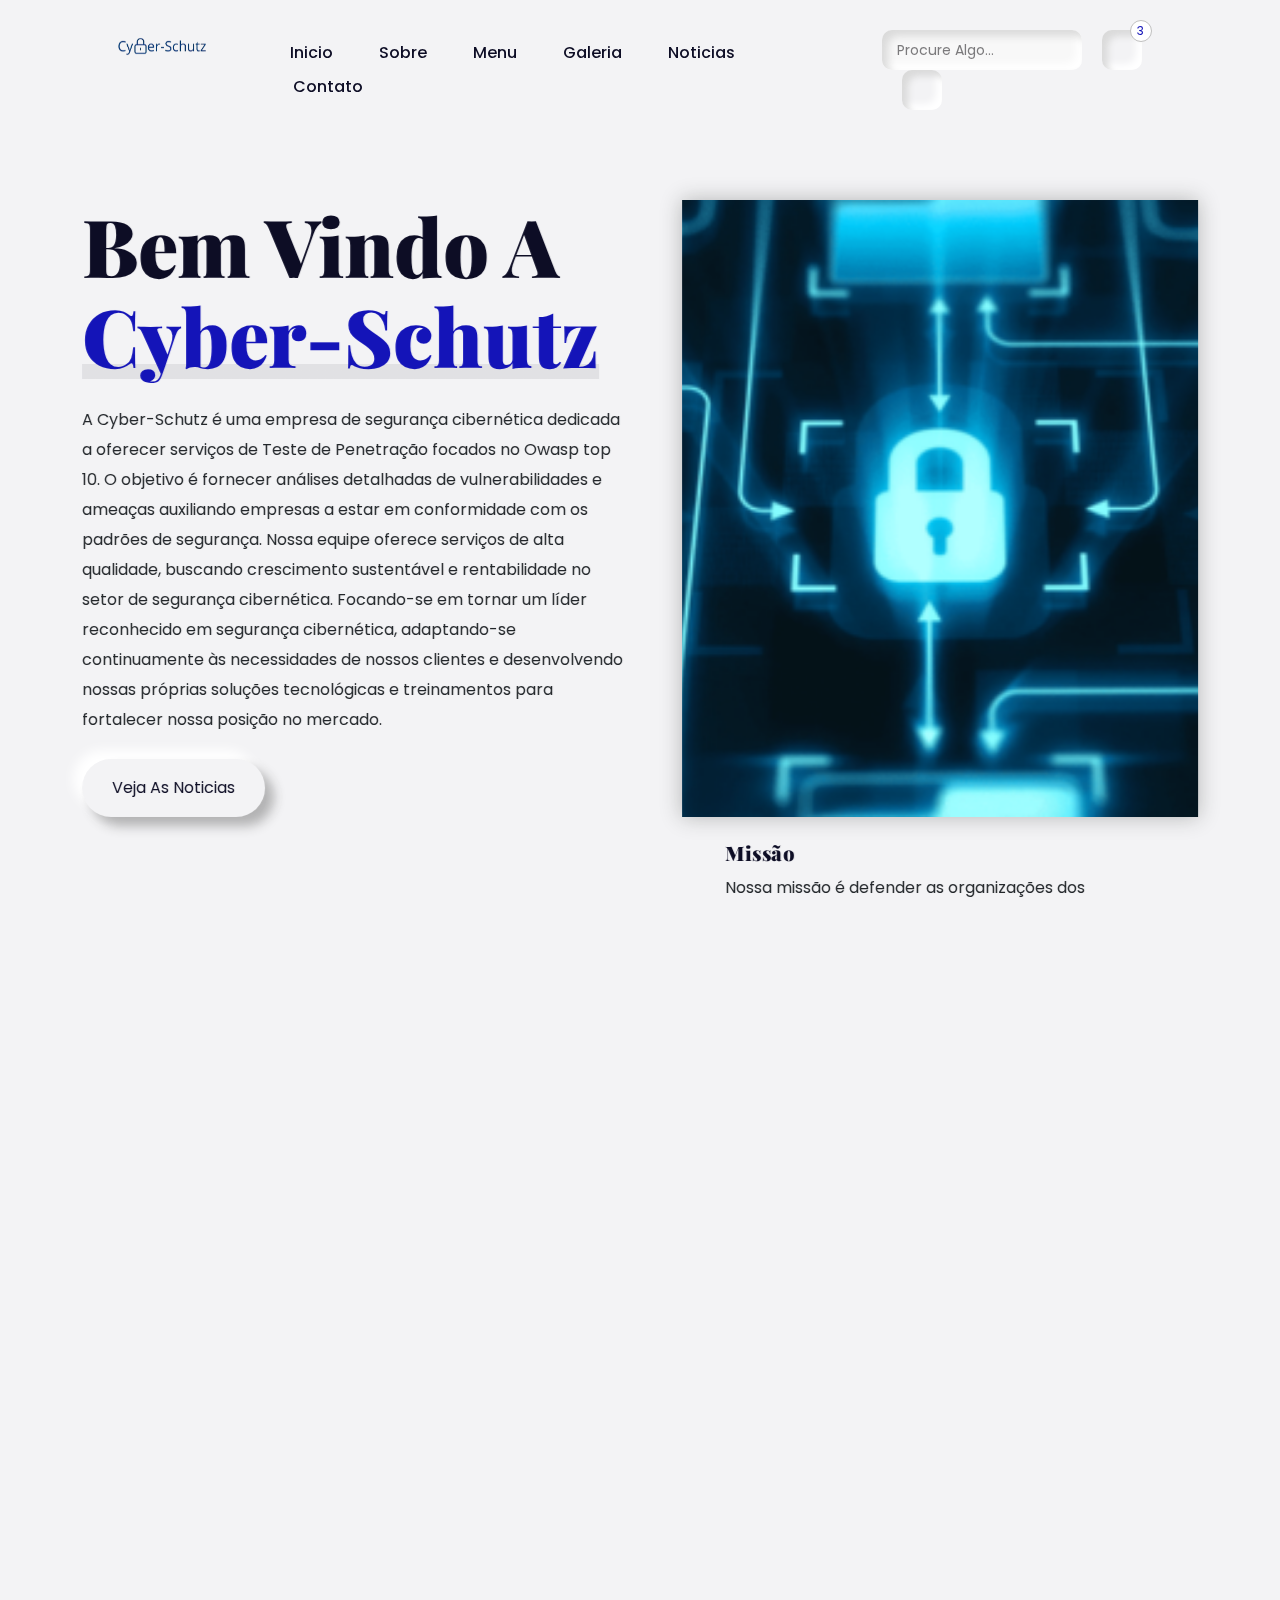
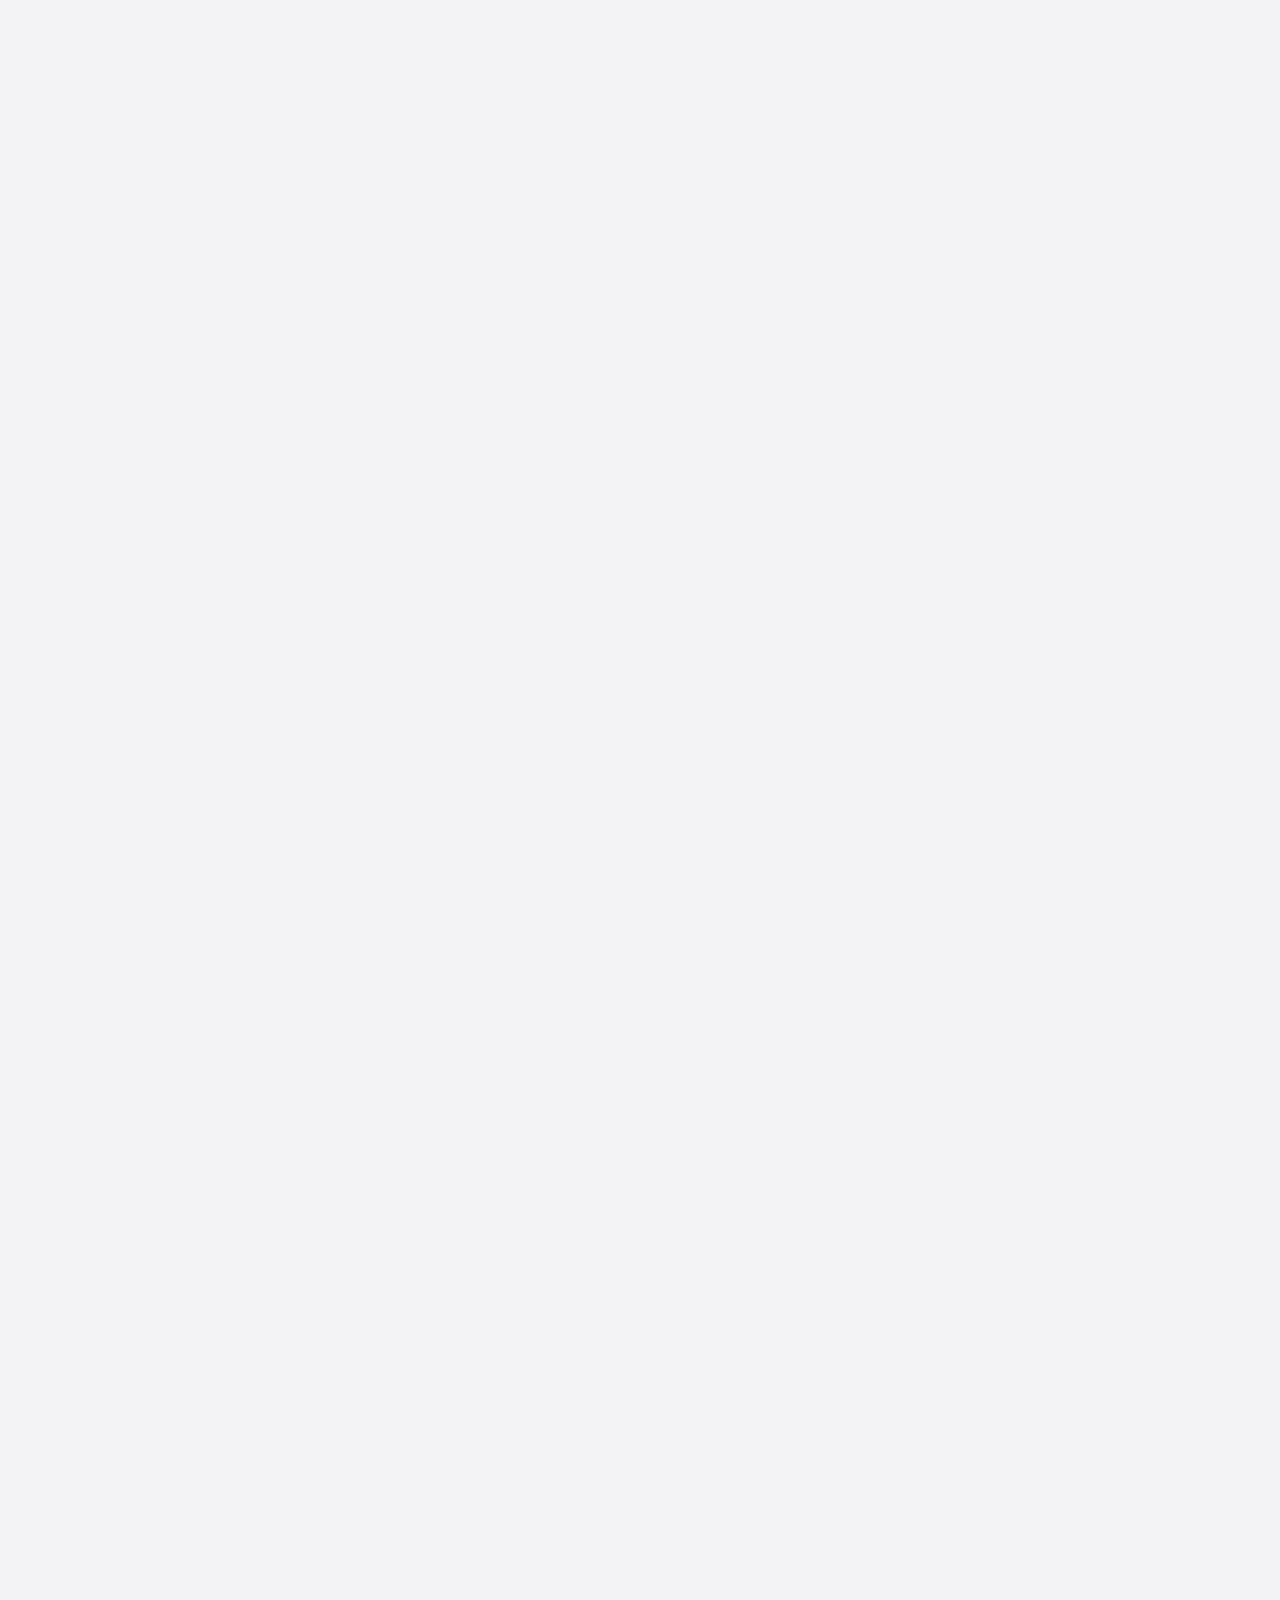
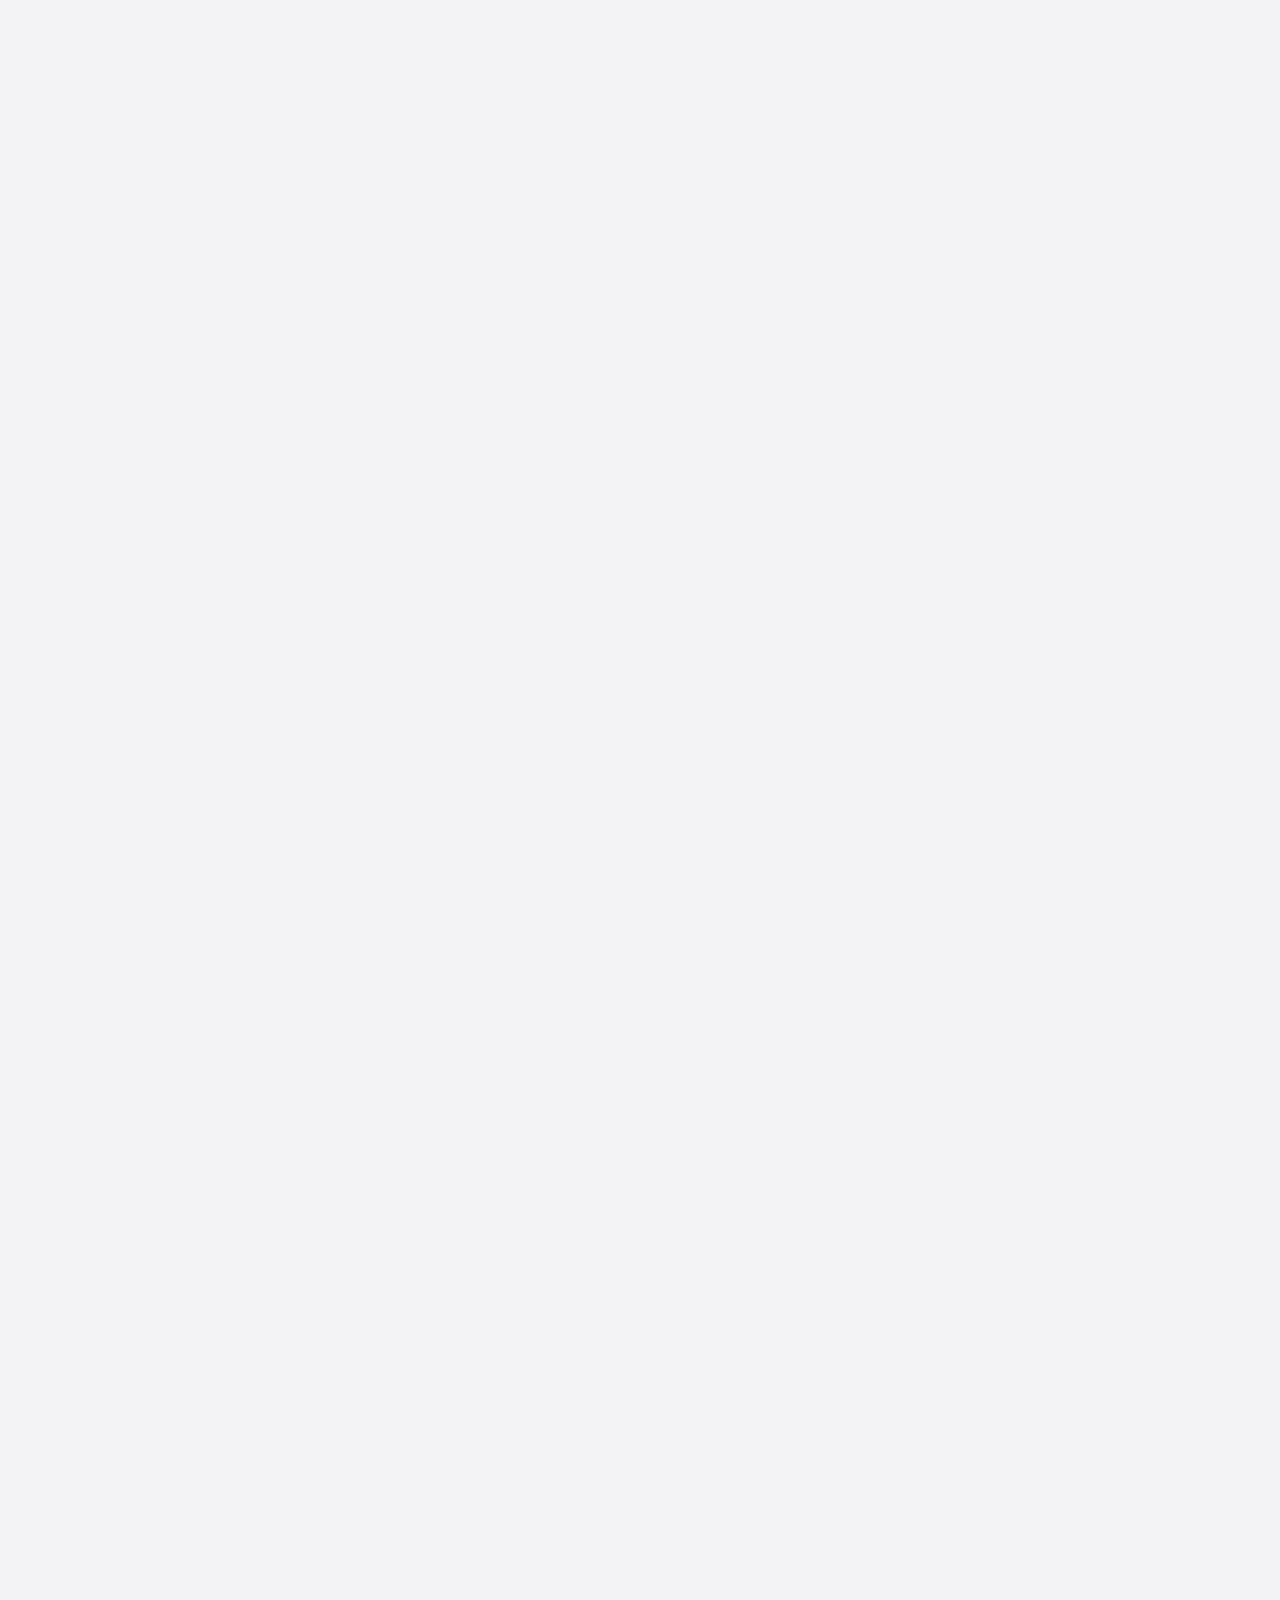
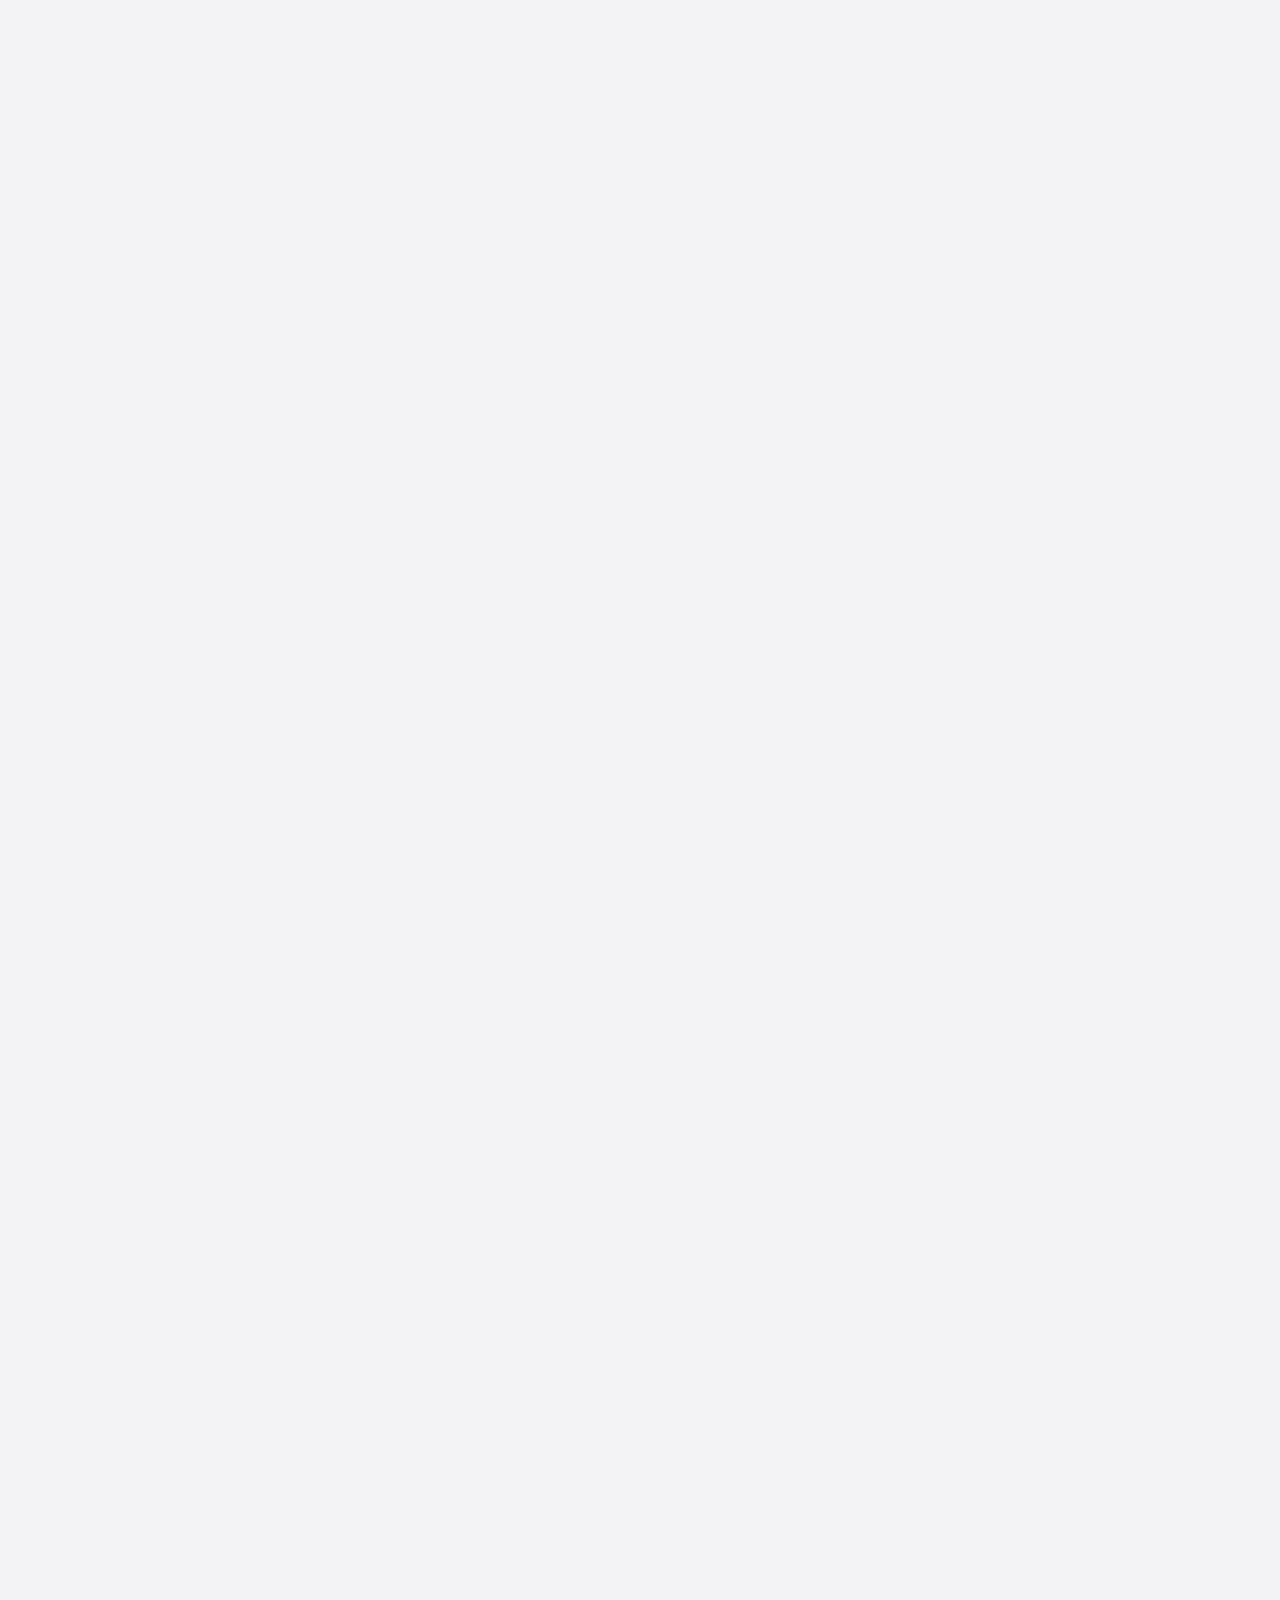
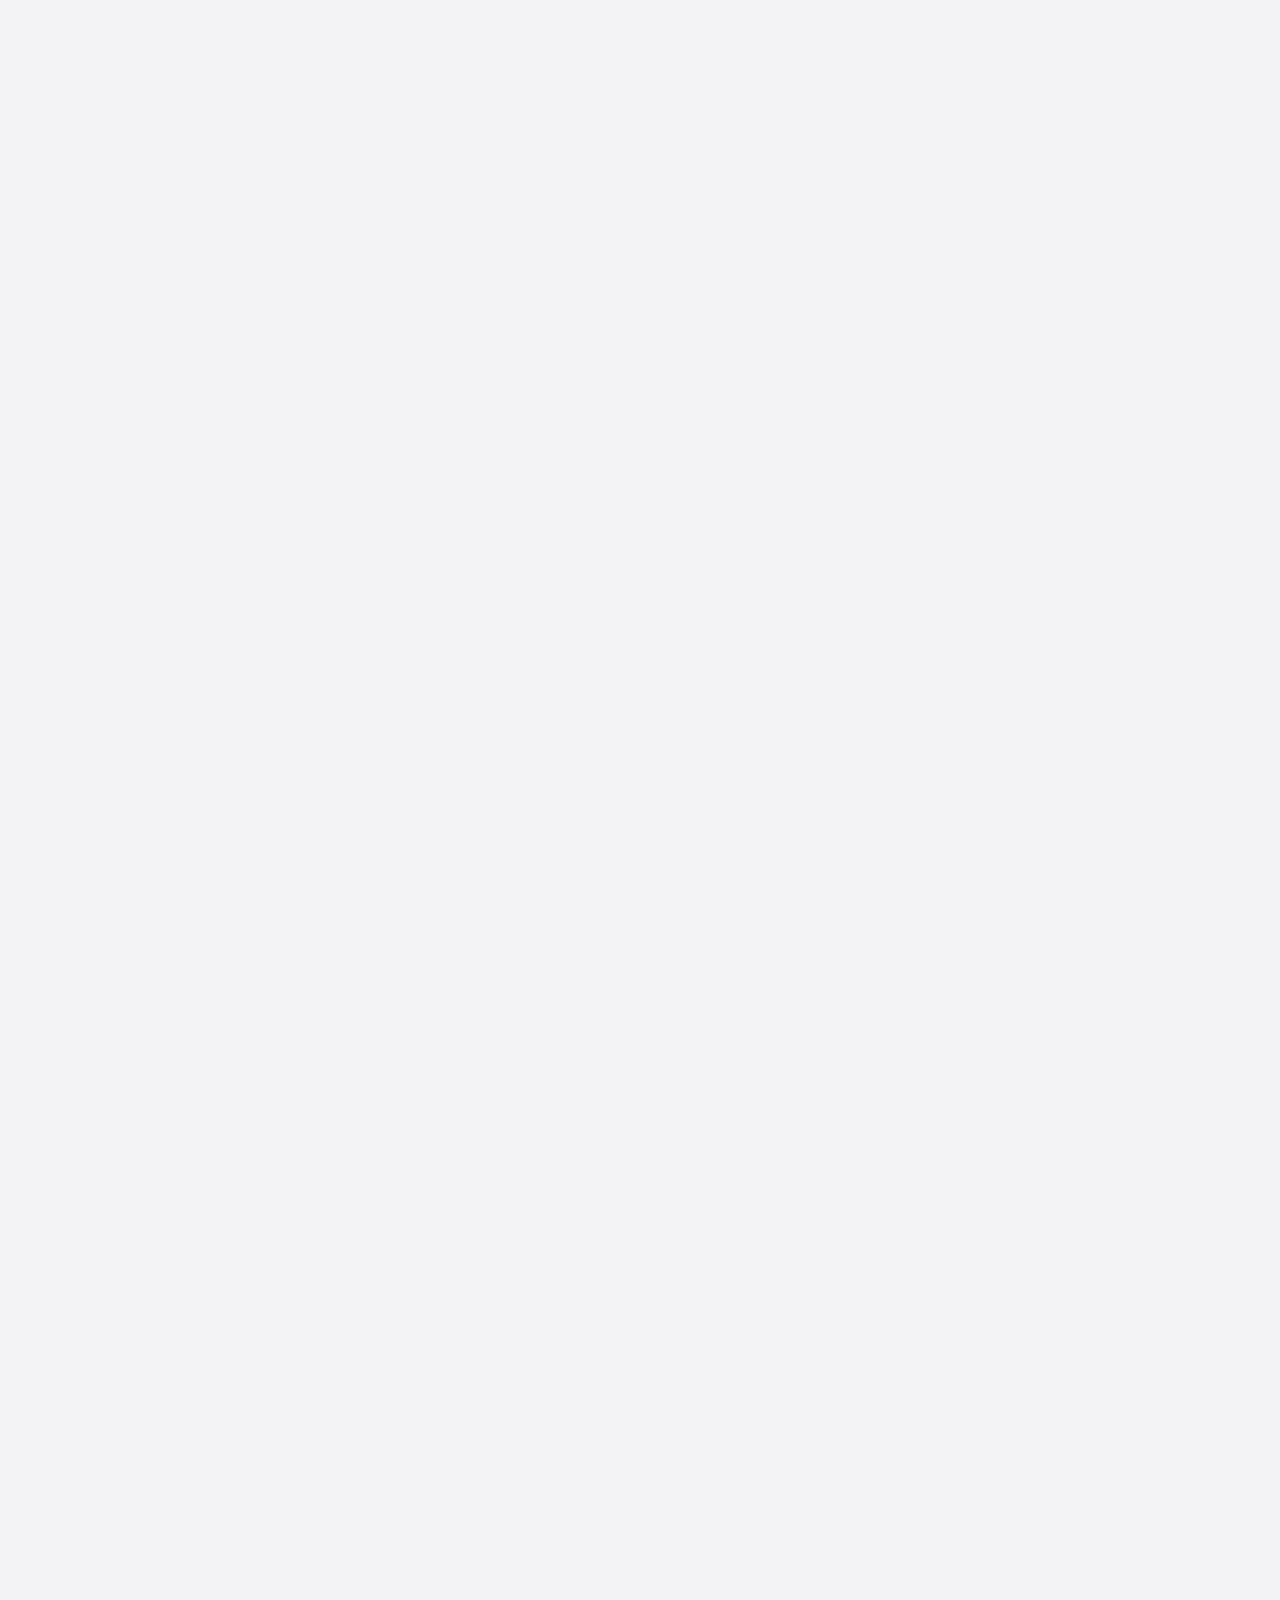
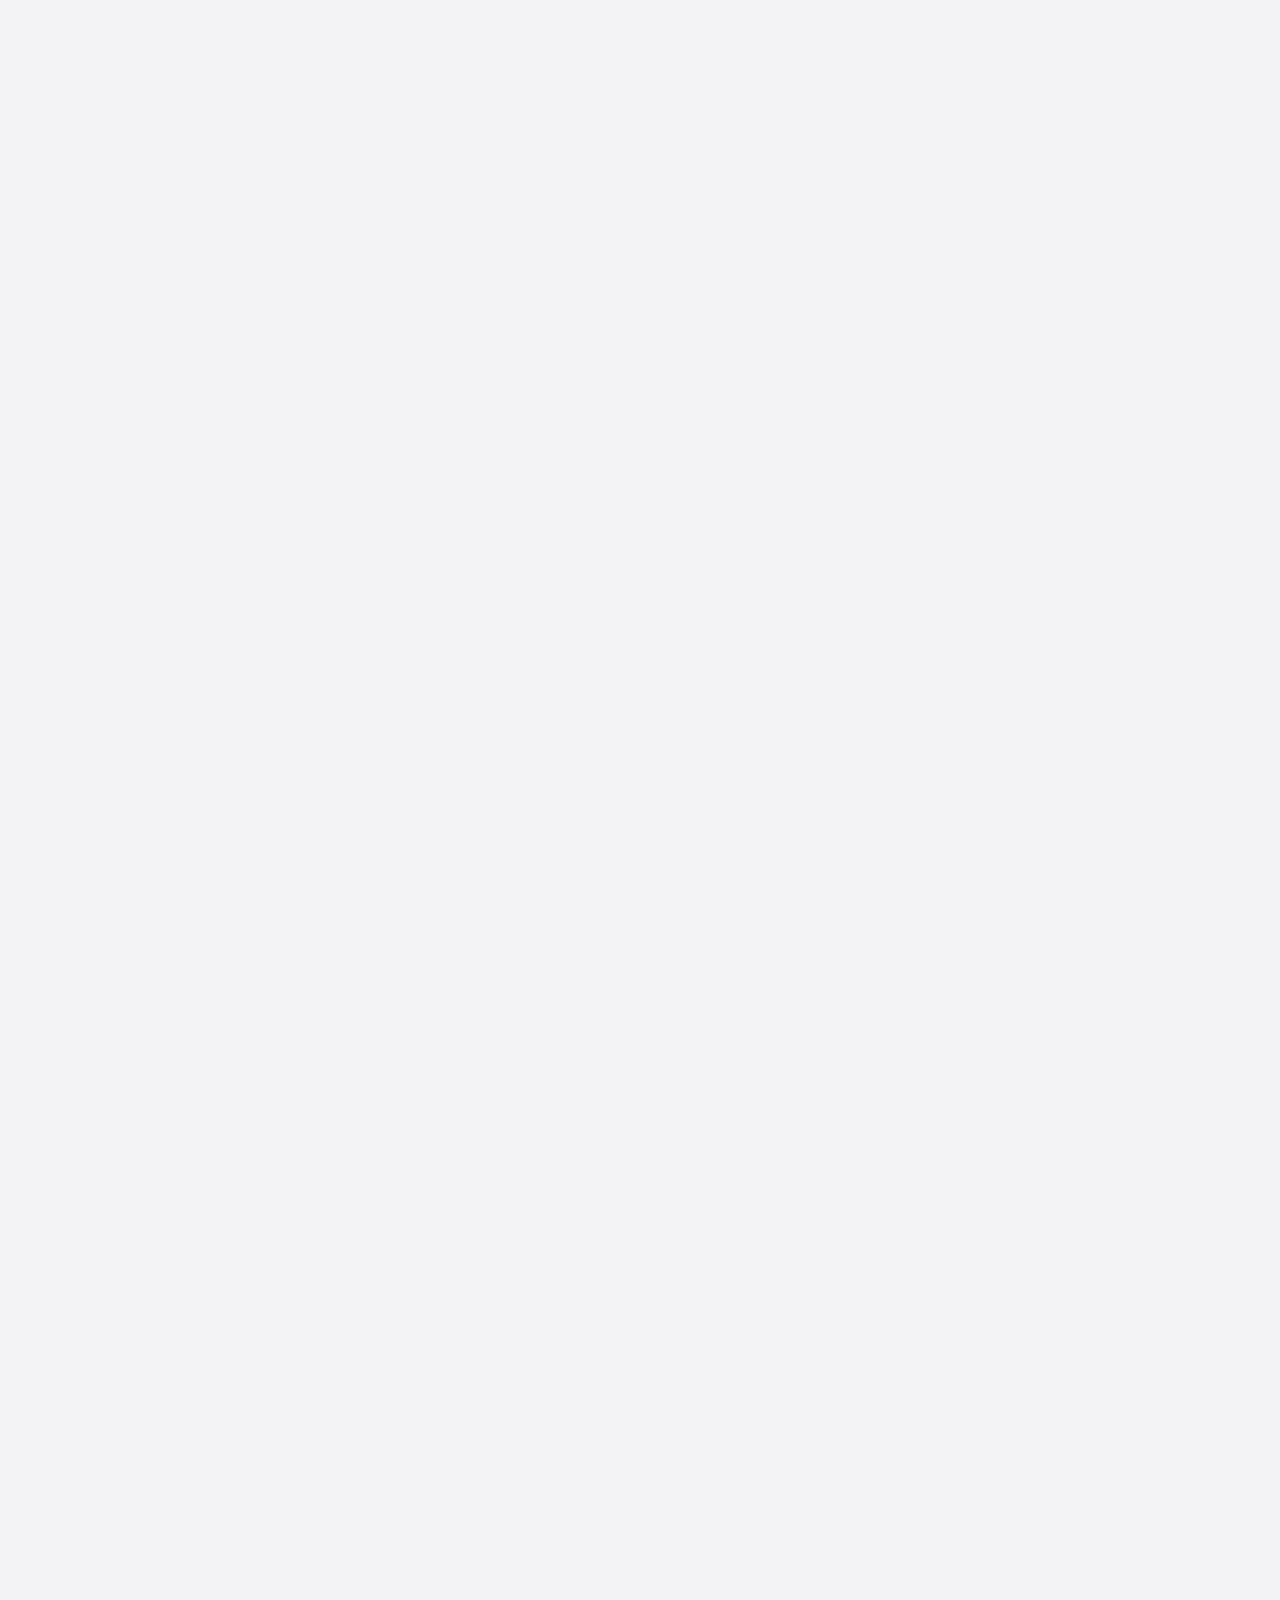
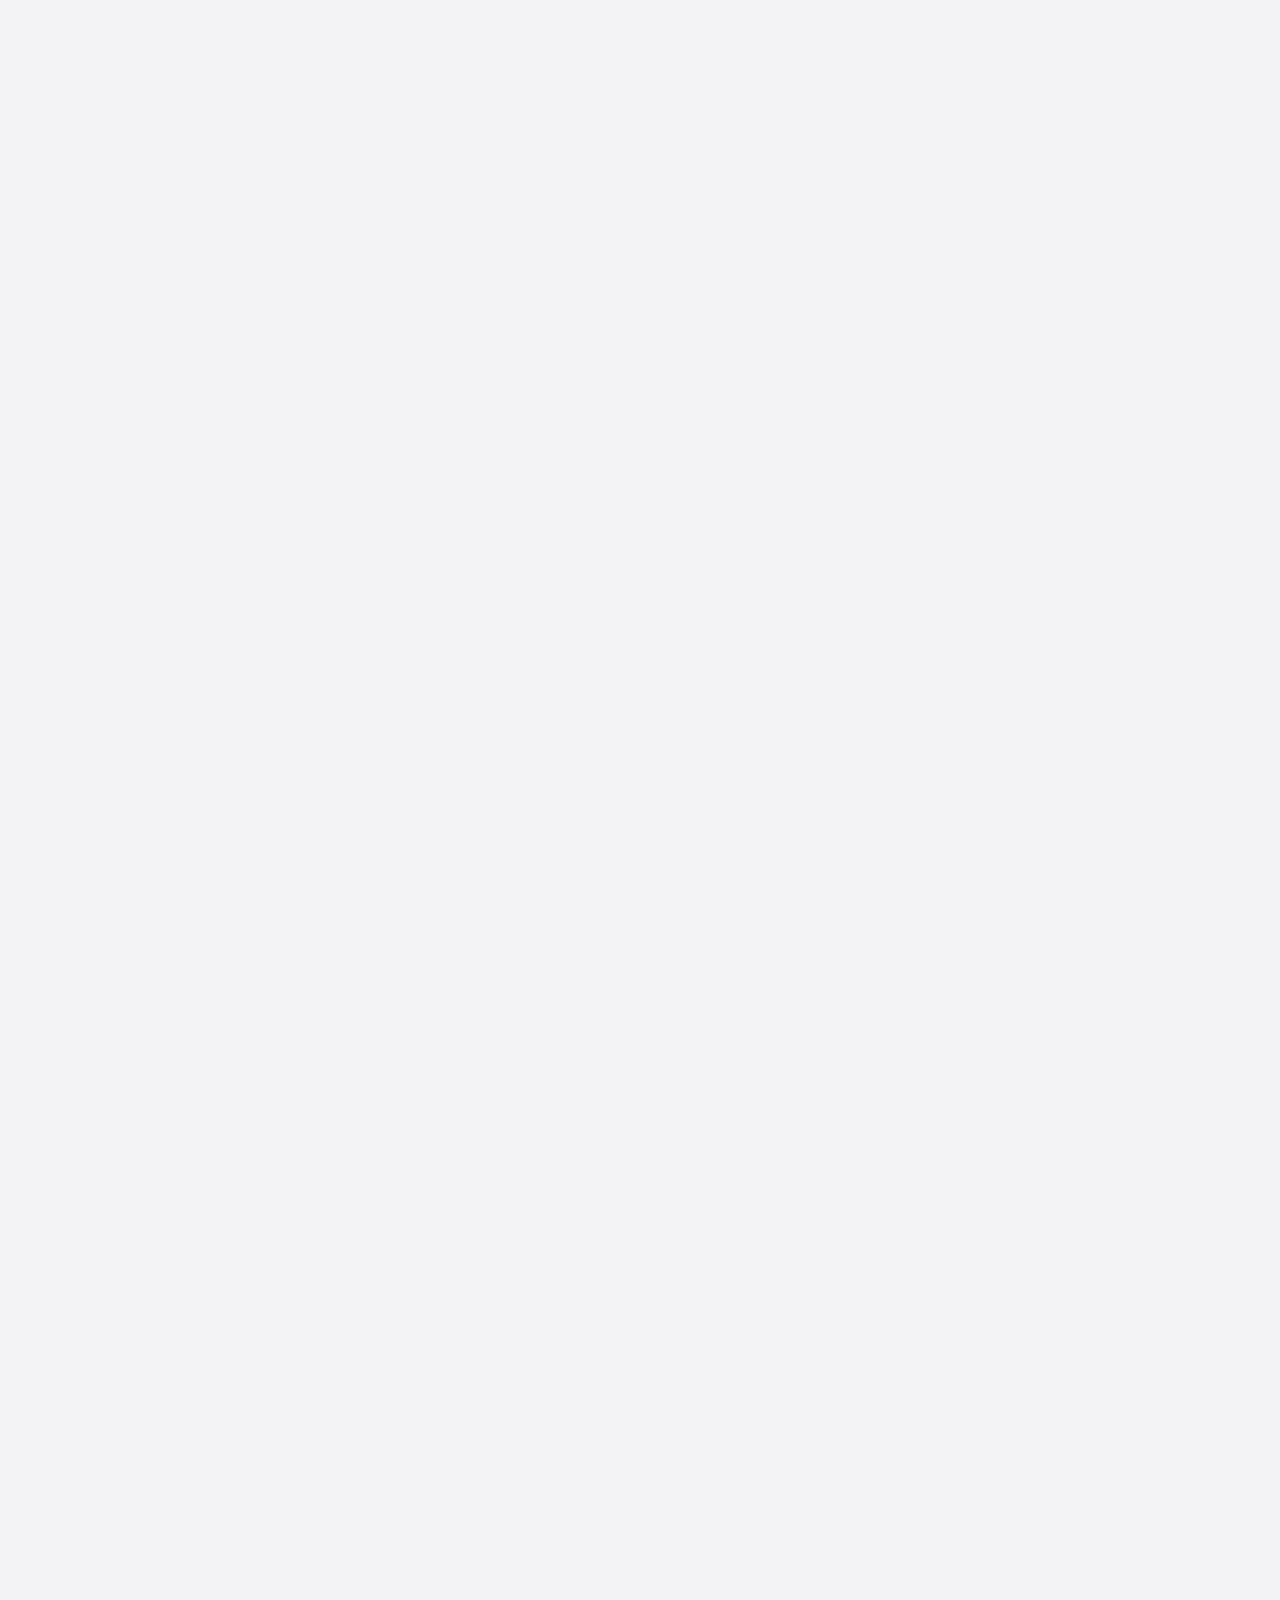
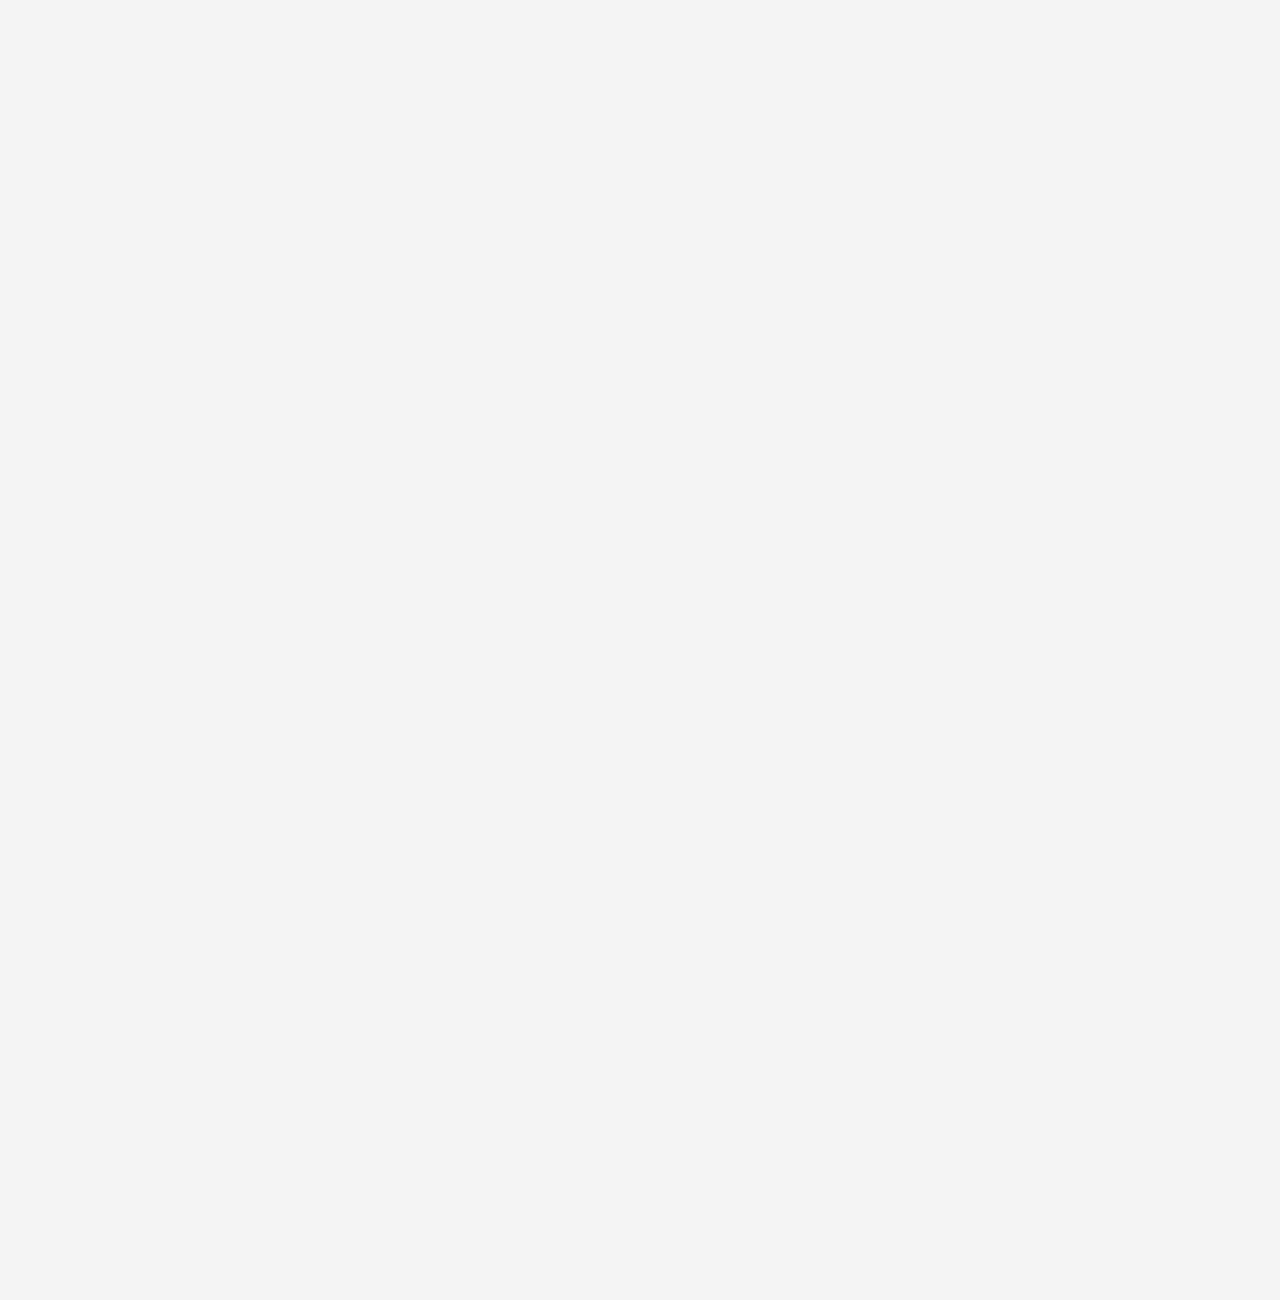
==== commit 1bfa2f1d: "213" ====
--- a/index.html
+++ b/index.html
@@ -230,37 +230,37 @@
                                 <div class="col-lg-4 col-sm-6 dish-box-wp breakfast" data-cat="breakfast">
                                     <div class="dish-box text-center">
                                         <div class="dist-img">
-                                            <img src="assets/images/dish/corda.jpg" alt="">
+                                            <img src="assets/images/laele.jpg" alt="">
                                         </div>
                                         <div class="dish-rating">
                                             5
                                             <i class="uil uil-star"></i>
                                         </div>
                                         <div class="dish-title">
-                                            <h3 class="h3-title">Atividades Motoras</h3>
-                                            <p>Pular corda, pique pega, jogar bola</p>
+                                            <h3 class="h3-title">Essential Protection</h3>
+                                            <p></p>
 
                                         </div>
                                         <div class="dish-info">
                                             <ul>
                                                 <li>
-                                                    <p>Tipo:</p>
-                                                    <b>Horario:</b>
-                                                    <p>Local:</p>
+                                                    <p>Pentest:</p>
+                                                    <b>Suporte:</b>
+                                                    <p>Relatório:</p>
                                                     <b>Vagas:</b>
                                                 </li>
                                                 <li>
-                                                    <p>Exercicios</p>
-                                                    <b>14:00 às 18:00</b>
-                                                    <p>UCB</p>
-                                                    <b>40</b>
+                                                    <p>1 vez ao Ano</p>
+                                                    <b>E-mail</b>
+                                                    <p>Vulnerabilidade</p>
+                                                    <b>Ilimitado</b>
                                                 </li>
                                             </ul>
                                         </div>
                                         <div class="dist-bottom-row">
                                             <ul>
                                                 <li>
-                                                    <b>Participar</b>
+                                                    <b>R$2000,00</b>
                                                 </li>
                                                 <li>
                                                     <button class="dish-add-btn">
@@ -272,129 +272,43 @@
                                     </div>
                                 </div>
 
-                                <!-- 2 -->
-                                <div class="col-lg-4 col-sm-6 dish-box-wp breakfast" data-cat="breakfast">
-                                    <div class="dish-box text-center">
-                                        <div class="dist-img">
-                                            <img src="assets/images/dish/pc1.jpg" alt="">
-                                        </div>
-                                        <div class="dish-rating">
-                                            4.3
-                                            <i class="uil uil-star"></i>
-                                        </div>
-                                        <div class="dish-title">
-                                            <h3 class="h3-title">Estudos tecnologicos</h3>
-                                            <p>Como utilizar Paint & Word</p>
-                                        </div>
-                                        <div class="dish-info">
-                                            <ul>
-                                                <li>
-                                                    <p>Tipo:</p>
-                                                    <b>Horario:</b>
-                                                    <p>Local:</p>
-                                                    <b>Vagas:</b>
-                                                </li>
-                                                <li>
-                                                    <p>Estudos</p>
-                                                    <b>14:00 às 18:00</b>
-                                                    <p>UCB</p>
-                                                    <b>20</b>
-                                                </li>
-                                            </ul>
-                                        </div>
-                                        <div class="dist-bottom-row">
-                                            <ul>
-                                                <li>
-                                                    <b>Participar</b>
-                                                </li>
-                                                <li>
-                                                    <button class="dish-add-btn">
-                                                        <i class="uil uil-plus"></i>
-                                                    </button>
-                                                </li>
-                                            </ul>
-                                        </div>
-                                    </div>
-                                </div>
-                                <!-- 3 -->
-                                <div class="col-lg-4 col-sm-6 dish-box-wp lunch" data-cat="lunch">
-                                    <div class="dish-box text-center">
-                                        <div class="dist-img">
-                                            <img src="assets/images/dish/desenho.jpg" alt="">
-                                        </div>
-                                        <div class="dish-rating">
-                                            4
-                                            <i class="uil uil-star"></i>
-                                        </div>
-                                        <div class="dish-title">
-                                            <h3 class="h3-title">Atividades Criativas</h3>
-                                            <p>Criação de Desenhos, historias e brincadeiras</p>
-                                        </div>
-                                        <div class="dish-info">
-                                            <ul>
-                                                <li>
-                                                    <p>Tipo:</p>
-                                                    <b>Horario:</b>
-                                                    <p>Local:</p>
-                                                    <b>Vagas:</b>
-                                                </li>
-                                                <li>
-                                                    <p>Criativo</p>
-                                                    <b>14:00 às 18:00</b>
-                                                    <p>UCB</p>
-                                                    <b>40</b>
-                                                </li>
-                                            </ul>
-                                        </div>
-                                        <div class="dist-bottom-row">
-                                            <ul>
-                                                <li>
-                                                    <b>Participar</b>
-                                                </li>
-                                                <li>
-                                                    <button class="dish-add-btn">
-                                                        <i class="uil uil-plus"></i>
-                                                    </button>
-                                                </li>
-                                            </ul>
-                                        </div>
-                                    </div>
-                                </div>
-
+                                
                                 <!-- 4 -->
                                 <div class="col-lg-4 col-sm-6 dish-box-wp lunch" data-cat="lunch">
                                     <div class="dish-box text-center">
                                         <div class="dist-img">
-                                            <img src="assets/images/dish/leitura.png" alt="">
+                                            <img src="assets/images/shutterstock_349563746_Toria.png" alt="">
                                         </div>
                                         <div class="dish-rating">
-                                            4.5
+                                            5
                                             <i class="uil uil-star"></i>
                                         </div>
                                         <div class="dish-title">
-                                            <h3 class="h3-title">Leitura</h3>
-                                            <p>Recitando historias para crianças e conversas sobre as historias</p>
+                                            <h3 class="h3-title">Continuous Protection</h3>
+                                            <p></p>
                                         </div>
                                         <div class="dish-info">
                                             <ul>
                                                 <li>
-                                                    <p>Tipo:</p>
-                                                    <b>Horario:</b>
-                                                    <p>Local:</p>
+                                                    <p>Pentest:</p>
+                                                    <b>Suporte:</b>
+                                                    <p>Relatório:</p>
+                                                    <p>Certificado:</p>
                                                     <b>Vagas:</b>
                                                 </li>
                                                 <li>
-                                                    <p>Interpretativo</p>
-                                                    <b>14:00 às 18:00</b>
-                                                    <p>UCB</p>
-                                                    <b>15</b>
+                                                    <p>2 vez ao Ano</p>
+                                                    <b>E-mail/Telefone</b>
+                                                    <p>Vulnerabilidade</p>
+                                                    <p>Owasp</p>
+                                                    <b>40</b>
                                                 </li>
                                             </ul>
                                         </div>
                                         <div class="dist-bottom-row">
                                             <ul>
                                                 <li>
-                                                    <b>Participar</b>
+                                                    <b>R$6000,00</b>
                                                 </li>
                                                 <li>
                                                     <button class="dish-add-btn">
@@ -410,36 +324,42 @@
                                 <div class="col-lg-4 col-sm-6 dish-box-wp dinner" data-cat="dinner">
                                     <div class="dish-box text-center">
                                         <div class="dist-img">
-                                            <img src="assets/images/dish/danca.jpg" alt="">
+                                            <img src="assets/images/93472-vs2.jpg" alt="">
                                         </div>
                                         <div class="dish-rating">
                                             5
                                             <i class="uil uil-star"></i>
                                         </div>
                                         <div class="dish-title">
-                                            <h3 class="h3-title">Dança</h3>
-                                            <p>Ritmo & cordenação das crianças</p>
+                                            <h3 class="h3-title">Total Protection</h3>
+                                            
                                         </div>
                                         <div class="dish-info">
                                             <ul>
                                                 <li>
-                                                    <p>Tipo:</p>
-                                                    <b>Horario:</b>
-                                                    <p>Local:</p>
+                                                    <p>Pentest:</p>
+                                                    <b>Suporte:</b>
+                                                    <p>Relatório:</p>
+                                                    <p>Certificado:</p>
+                                                    <p>Curso:</p>
+                                                    <p>Avalições:</p>
                                                     <b>Vagas:</b>
                                                 </li>
                                                 <li>
-                                                    <p>Exercicios</p>
-                                                    <b>14:00 às 18:00</b>
-                                                    <p>UCB</p>
-                                                    <b>40</b>
+                                                    <p>4 vez ao Ano</p>
+                                                    <b>24/7 Total</b>
+                                                    <p>Vulnerabilidade</p>
+                                                    <p>Owasp</p>
+                                                    <p>Treinamentos</p>
+                                                    <p>Local trabalho</p>
+                                                    <b>20</b>
                                                 </li>
                                             </ul>
                                         </div>
                                         <div class="dist-bottom-row">
                                             <ul>
                                                 <li>
-                                                    <b>Participar</b>
+                                                    <b>R$14000,00</b>
                                                 </li>
                                                 <li>
                                                     <button class="dish-add-btn">
@@ -451,49 +371,6 @@
                                     </div>
                                 </div>
                                 <!-- 6 -->
-                                <div class="col-lg-4 col-sm-6 dish-box-wp dinner" data-cat="dinner">
-                                    <div class="dish-box text-center">
-                                        <div class="dist-img">
-                                            <img src="assets/images/dish/leitr.jpg" alt="">
-                                        </div>
-                                        <div class="dish-rating">
-                                            5
-                                            <i class="uil uil-star"></i>
-                                        </div>
-                                        <div class="dish-title">
-                                            <h3 class="h3-title">Clube da leitura</h3>
-                                            <p>Livros disponiveis para a leitura e entendimento entre as crianças</p>
-                                        </div>
-                                        <div class="dish-info">
-                                            <ul>
-                                                <li>
-                                                    <p>Tipo:</p>
-                                                    <b>Horario:</b>
-                                                    <p>Local:</p>
-                                                    <b>Vagas:</b>
-                                                </li>
-                                                <li>
-                                                    <p>Estudos</p>
-                                                    <b>14:00 às 18:00</b>
-                                                    <p>UCB</p>
-                                                    <b>40</b>
-                                                </li>
-                                            </ul>
-                                        </div>
-                                        <div class="dist-bottom-row">
-                                            <ul>
-                                                <li>
-                                                    <b>Participar</b>
-                                                </li>
-                                                <li>
-                                                    <button class="dish-add-btn">
-                                                        <i class="uil uil-plus"></i>
-                                                    </button>
-                                                </li>
-                                            </ul>
-                                        </div>
-                                    </div>
-                                </div>
                             </div>
                         </div>
                     </div>
@@ -505,19 +382,22 @@
                     <div class="row align-items-center">
                         <div class="col-lg-5">
                             <div class="sec-img mt-5">
-                                <img src="assets/images/kids.png" alt="">
+                                <img src="assets/images/ROBOZIM.png" alt="">
                             </div>
                         </div>
                         <div class="col-lg-7">
                             <div class="sec-text">
-                                <h2 class="xxl-title">Estudos coletivos</h2>
-                                <p>Quando as crianças estão juntas de outras traz um ambiente favoravel ao aprendizado
-                                    mais Quando as crianças estão juntas de outras traz um ambiente favoravel ao
-                                    aprendizado mais Quando as crianças estão juntas de outras traz um ambiente
-                                    favoravel ao aprendizado mais Quando as crianças estão juntas de outras traz um
-                                    ambiente favoravel ao aprendizado mais Quando as crianças estão juntas de outras
-                                    traz um ambiente favoravel ao aprendizado mais</p>
-                                <p>Este é o modo a qual o Cedeca gosta de trabalhar.</p>
+                                <h2 class="xxl-title">Segurança Cibernética Elevada a um Novo Patamar!
+                                </h2>
+                                <p>Na Vanguarda da Proteção Digital, a Cyber-Schutz é mais do que uma empresa de
+                                    segurança cibernética; somos os guardiões do seu mundo digital. Nossa missão é
+                                    elevar a segurança cibernética a novos patamares, incorporando inovação e
+                                    comprometimento em cada serviço que oferecemos. Em um ambiente digital em constante
+                                    evolução, a Cyber-Schutz está aqui para proporcionar a você e à sua empresa uma
+                                    tranquilidade digital duradoura. Descubra como podemos fortalecer as defesas do seu
+                                    universo online!
+                                </p>
+
 
                             </div>
                         </div>
@@ -530,19 +410,21 @@
                     <div class="row align-items-center">
                         <div class="col-lg-6 order-lg-1 order-2">
                             <div class="sec-text">
-                                <h2 class="xxl-title">Atividades Recreativas</h2>
-                                <p>Quando as crianças estão juntas de outras traz um ambiente favoravel ao aprendizado
-                                    mais Quando as crianças estão juntas de outras traz um ambiente favoravel ao
-                                    aprendizado mais Quando as crianças estão juntas de outras traz um ambiente
-                                    favoravel ao aprendizado mais Quando as crianças estão juntas de outras traz um
-                                    ambiente favoravel ao aprendizado mais Quando as crianças estão juntas de outras
-                                    traz um ambiente favoravel ao aprendizado mais</p>
-                                <p>Este é o modo a qual o Cedeca gosta de trabalhar.</p>
+                                <h2 class="xxl-title">Proteção Contínua, Inovação Constante: Os Serviços Premium da
+                                    Cyber-Schutz</h2>
+                                <p>Serviços Premium para uma Tranquilidade Inabalável, na Cyber-Schutz, oferecemos mais
+                                    do que serviços de segurança cibernética; proporcionamos uma experiência de proteção
+                                    contínua. Com nossos testes de penetração semestrais focados no OWASP TOP 10 e a
+                                    Certificação OWASP, garantimos que sua empresa esteja sempre à frente das ameaças
+                                    digitais. A segurança cibernética vai além do comum aqui. Não apenas entregamos
+                                    soluções avançadas, mas também proporcionamos a tranquilidade digital que você
+                                    merece. Descubra o próximo nível de proteção cibernética conosco! </p>
+                               
                             </div>
                         </div>
                         <div class="col-lg-6 order-lg-2 order-1">
                             <div class="sec-img">
-                                <img src="assets/images/brincadeiras.png" alt="">
+                                <img src="assets/images/sovai.png" alt="">
                             </div>
                         </div>
                     </div>
@@ -608,17 +490,17 @@
                                         <a href="assets/images/Cadeadoo.png" data-fancybox="table-slider"
                                             class="book-table-img back-img swiper-slide"
                                             style="background-image: url(assets/images/Cadeadoo.png)"></a>
-                                        <a href="assets/images/shutterstock_349563746_Toria.png" data-fancybox="table-slider"
-                                            class="book-table-img back-img swiper-slide"
+                                        <a href="assets/images/shutterstock_349563746_Toria.png"
+                                            data-fancybox="table-slider" class="book-table-img back-img swiper-slide"
                                             style="background-image: url(assets/images/shutterstock_349563746_Toria.png)"></a>
                                         <a href="assets/images/transferir.jpg" data-fancybox="table-slider"
                                             class="book-table-img back-img swiper-slide"
                                             style="background-image: url(assets/images/transferir.jpg)"></a>
-                                        <a href="assets/images/LLseguranca-da-informacao.jpg" data-fancybox="table-slider"
-                                            class="book-table-img back-img swiper-slide"
+                                        <a href="assets/images/LLseguranca-da-informacao.jpg"
+                                            data-fancybox="table-slider" class="book-table-img back-img swiper-slide"
                                             style="background-image: url(assets/images/LLseguranca-da-informacao.jpg)"></a>
-                                        <a href="assets/images/Seguranca-Da-Informacao-734x304.jpg" data-fancybox="table-slider"
-                                            class="book-table-img back-img swiper-slide"
+                                        <a href="assets/images/Seguranca-Da-Informacao-734x304.jpg"
+                                            data-fancybox="table-slider" class="book-table-img back-img swiper-slide"
                                             style="background-image: url(assets/images/Seguranca-Da-Informacao-734x304.jpg)"></a>
                                         <a href="assets/images/i242095.png" data-fancybox="table-slider"
                                             class="book-table-img back-img swiper-slide"
@@ -1025,7 +907,8 @@
                                 <div class="col-lg-4">
                                     <div class="blog-box">
                                         <div class="blog-img back-img"
-                                            style="background-image: url(assets/images/inteligencia-articial.png);"></div>
+                                            style="background-image: url(assets/images/inteligencia-articial.png);">
+                                        </div>
                                         <div class="blog-text">
                                             <p class="blog-date">15/06/2023</p>
                                             <a href="#" class="h4-title">Cyber-Schutz Anuncia Parceria Estratégica com
@@ -1042,7 +925,8 @@
                                 <div class="col-lg-4">
                                     <div class="blog-box">
                                         <div class="blog-img back-img"
-                                            style="background-image: url(assets/images/AdobeStock_245636933-1024x632.png);"></div>
+                                            style="background-image: url(assets/images/AdobeStock_245636933-1024x632.png);">
+                                        </div>
                                         <div class="blog-text">
                                             <p class="blog-date">18/06/2023</p>
                                             <a href="#" class="h4-title">Inovação em Foco: Cyber-Schutz Anuncia
@@ -1063,8 +947,13 @@
                                             style="background-image: url(assets/images/ciber_defesa-1.png);"></div>
                                         <div class="blog-text">
                                             <p class="blog-date">21/06/2023</p>
-                                            <a href="#" class="h4-title">Certificação Exclusiva da Cyber-Schutz Reconhecida como Padrão de Ouro em Segurança Cibernética </a>
-                                            <p>A Certificação Exclusiva da Cyber-Schutz, concedida a empresas que passam nos rigorosos testes de penetração, foi agora reconhecida como um padrão de ouro em segurança cibernética. Isso destaca não apenas a excelência dos serviços oferecidos, mas também o compromisso da Cyber-Schutz em elevar os padrões do setor</p>
+                                            <a href="#" class="h4-title">Certificação Exclusiva da Cyber-Schutz
+                                                Reconhecida como Padrão de Ouro em Segurança Cibernética </a>
+                                            <p>A Certificação Exclusiva da Cyber-Schutz, concedida a empresas que passam
+                                                nos rigorosos testes de penetração, foi agora reconhecida como um padrão
+                                                de ouro em segurança cibernética. Isso destaca não apenas a excelência
+                                                dos serviços oferecidos, mas também o compromisso da Cyber-Schutz em
+                                                elevar os padrões do setor</p>
                                             <a href="#" class="sec-btn">Continue Lendo</a>
                                         </div>
                                     </div>
@@ -1196,7 +1085,7 @@
                                                 loading="lazy" referrerpolicy="no-referrer-when-downgrade"></iframe>
                                         </div>
                                     </section>
-                                    <p>Copyright &copy; 2022 <span class="name">Cedeca</span> Todos os direitos
+                                    <p>Copyright &copy; 2023 <span class="name">Cyber-schutz</span> Todos os direitos
                                         reservados.
                                     </p>
 
